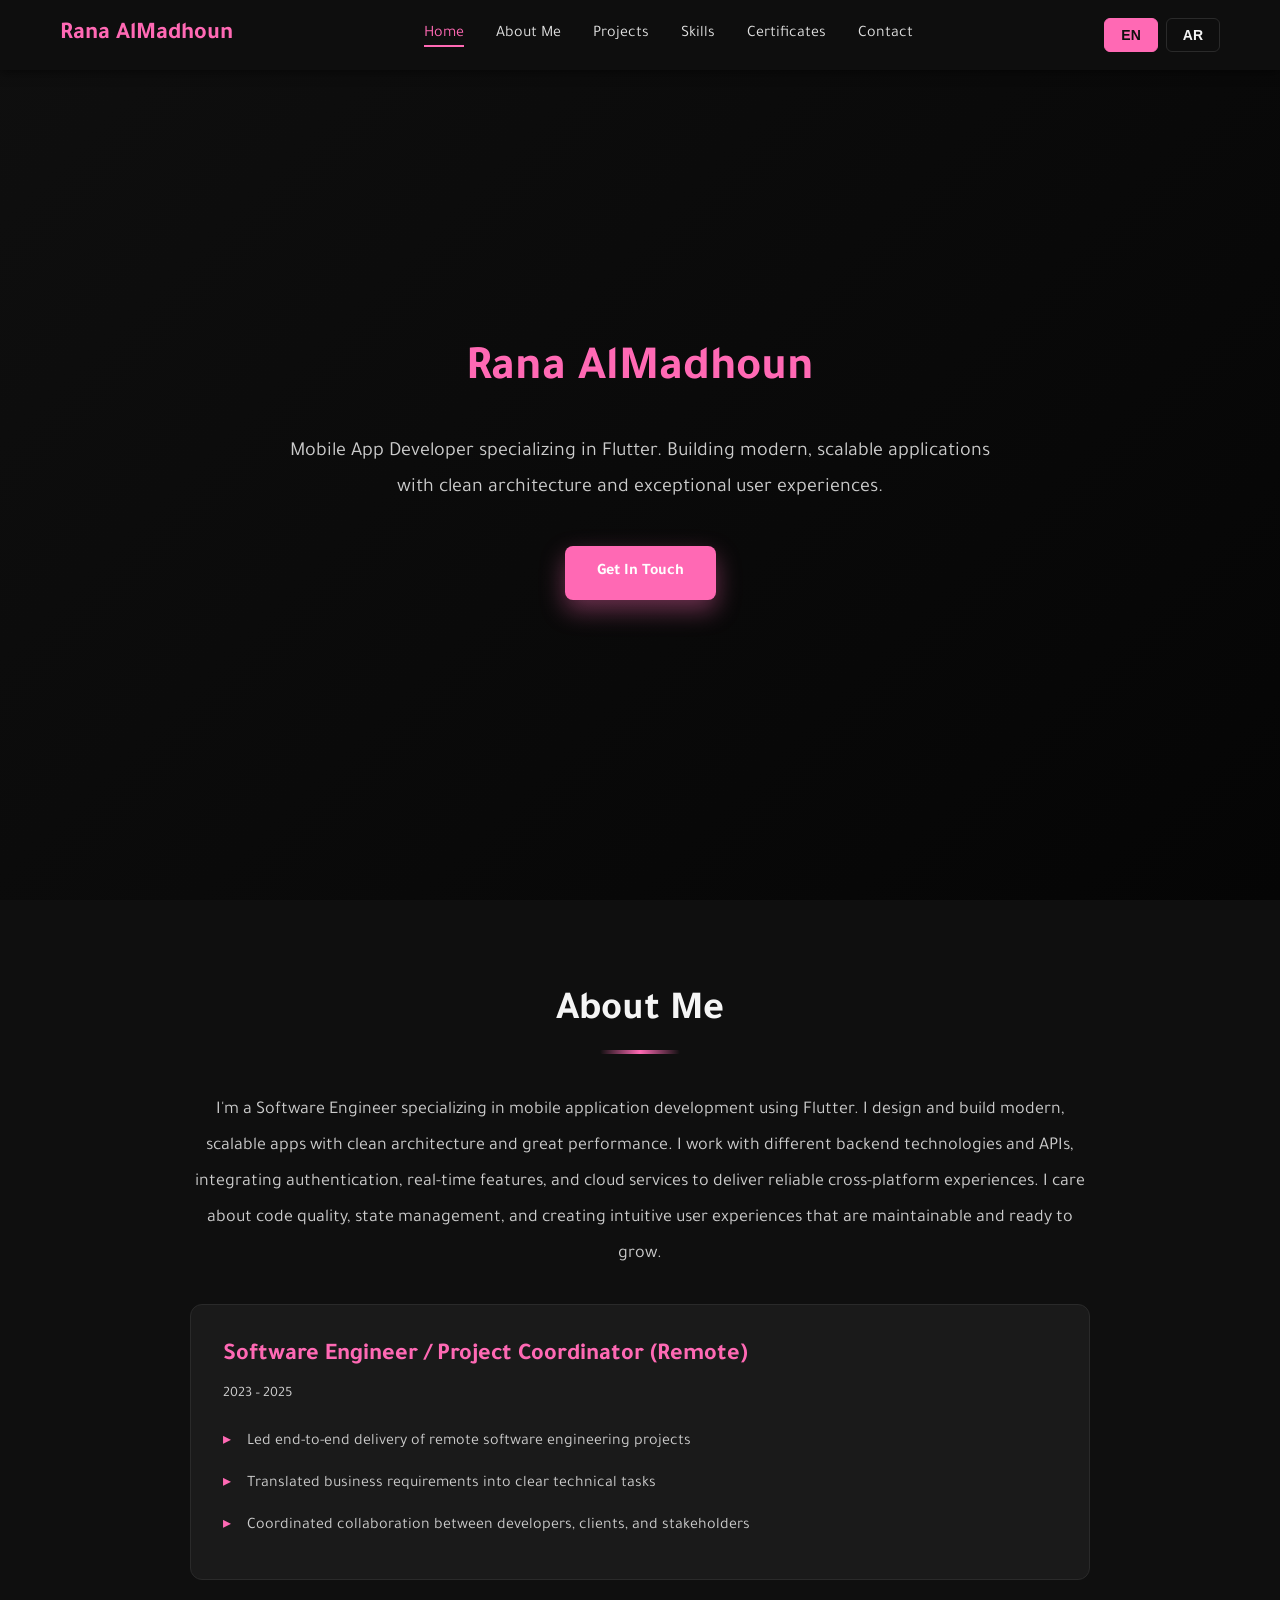
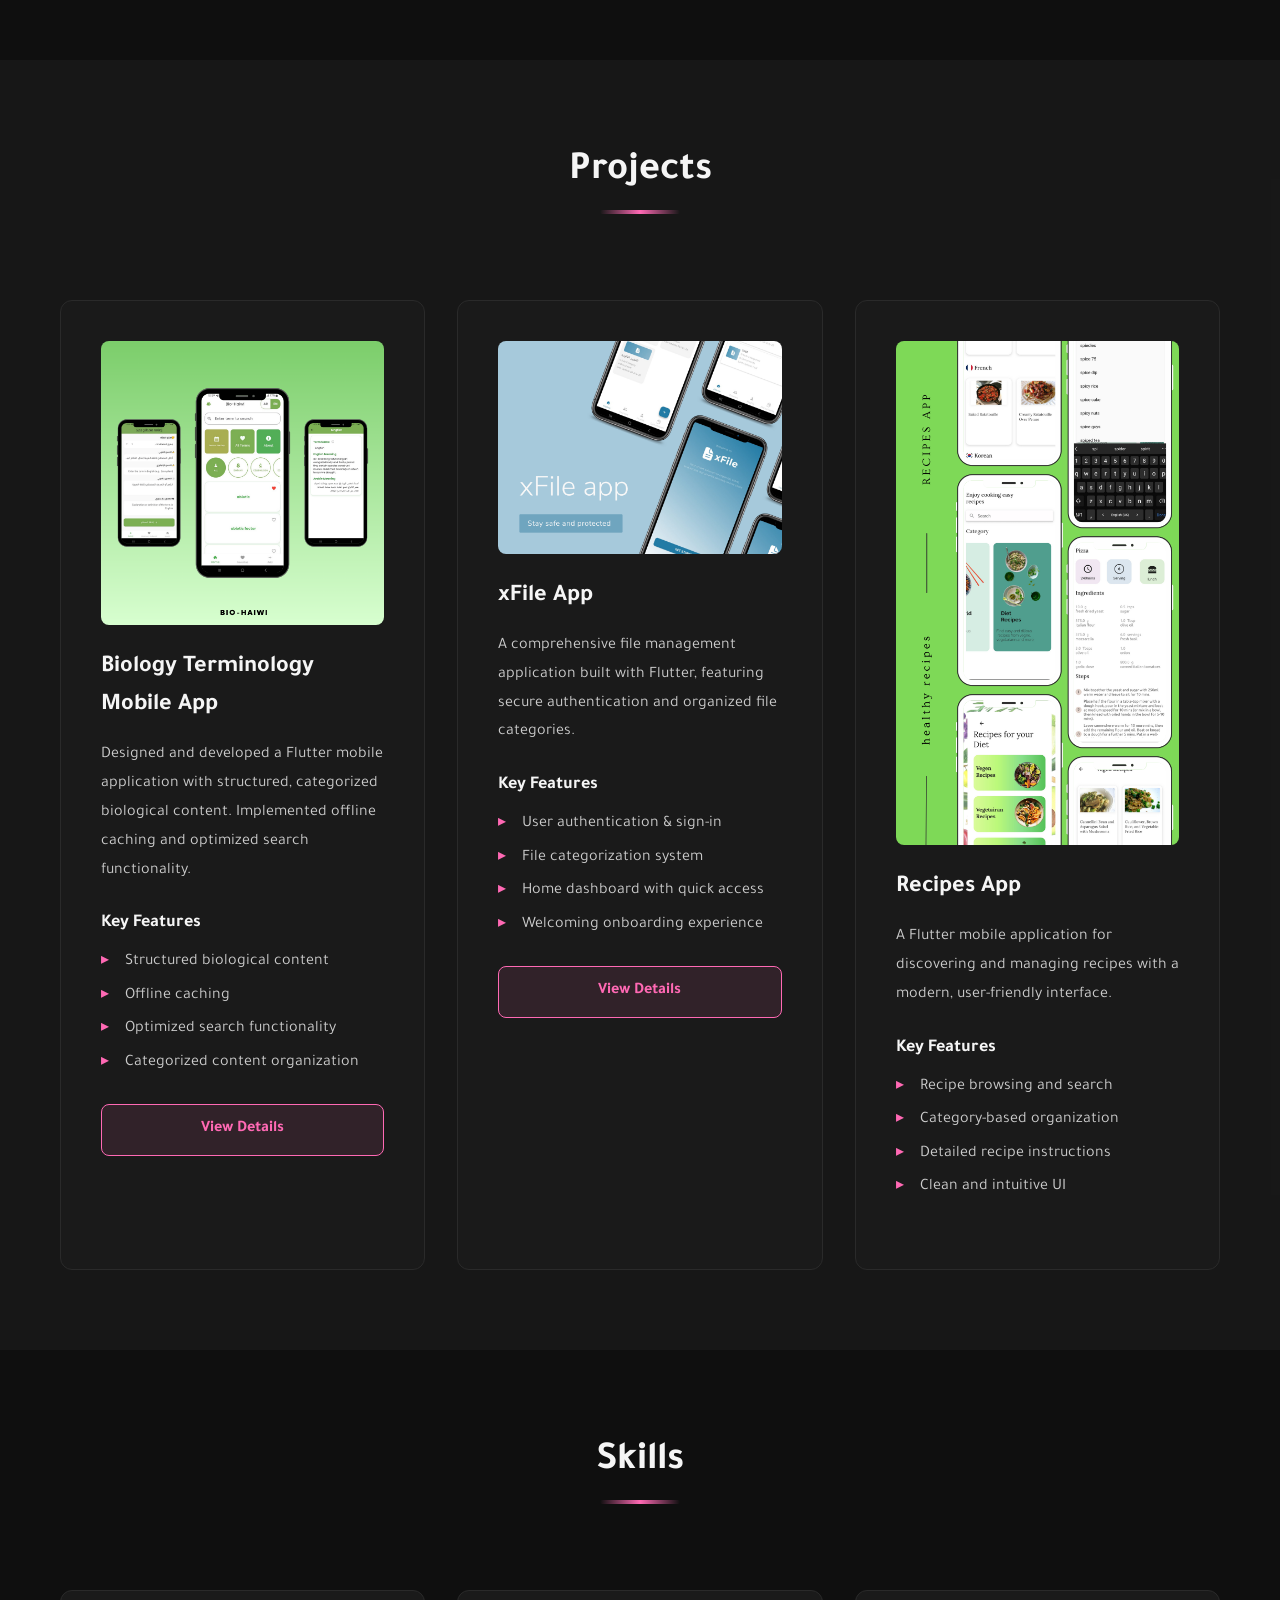
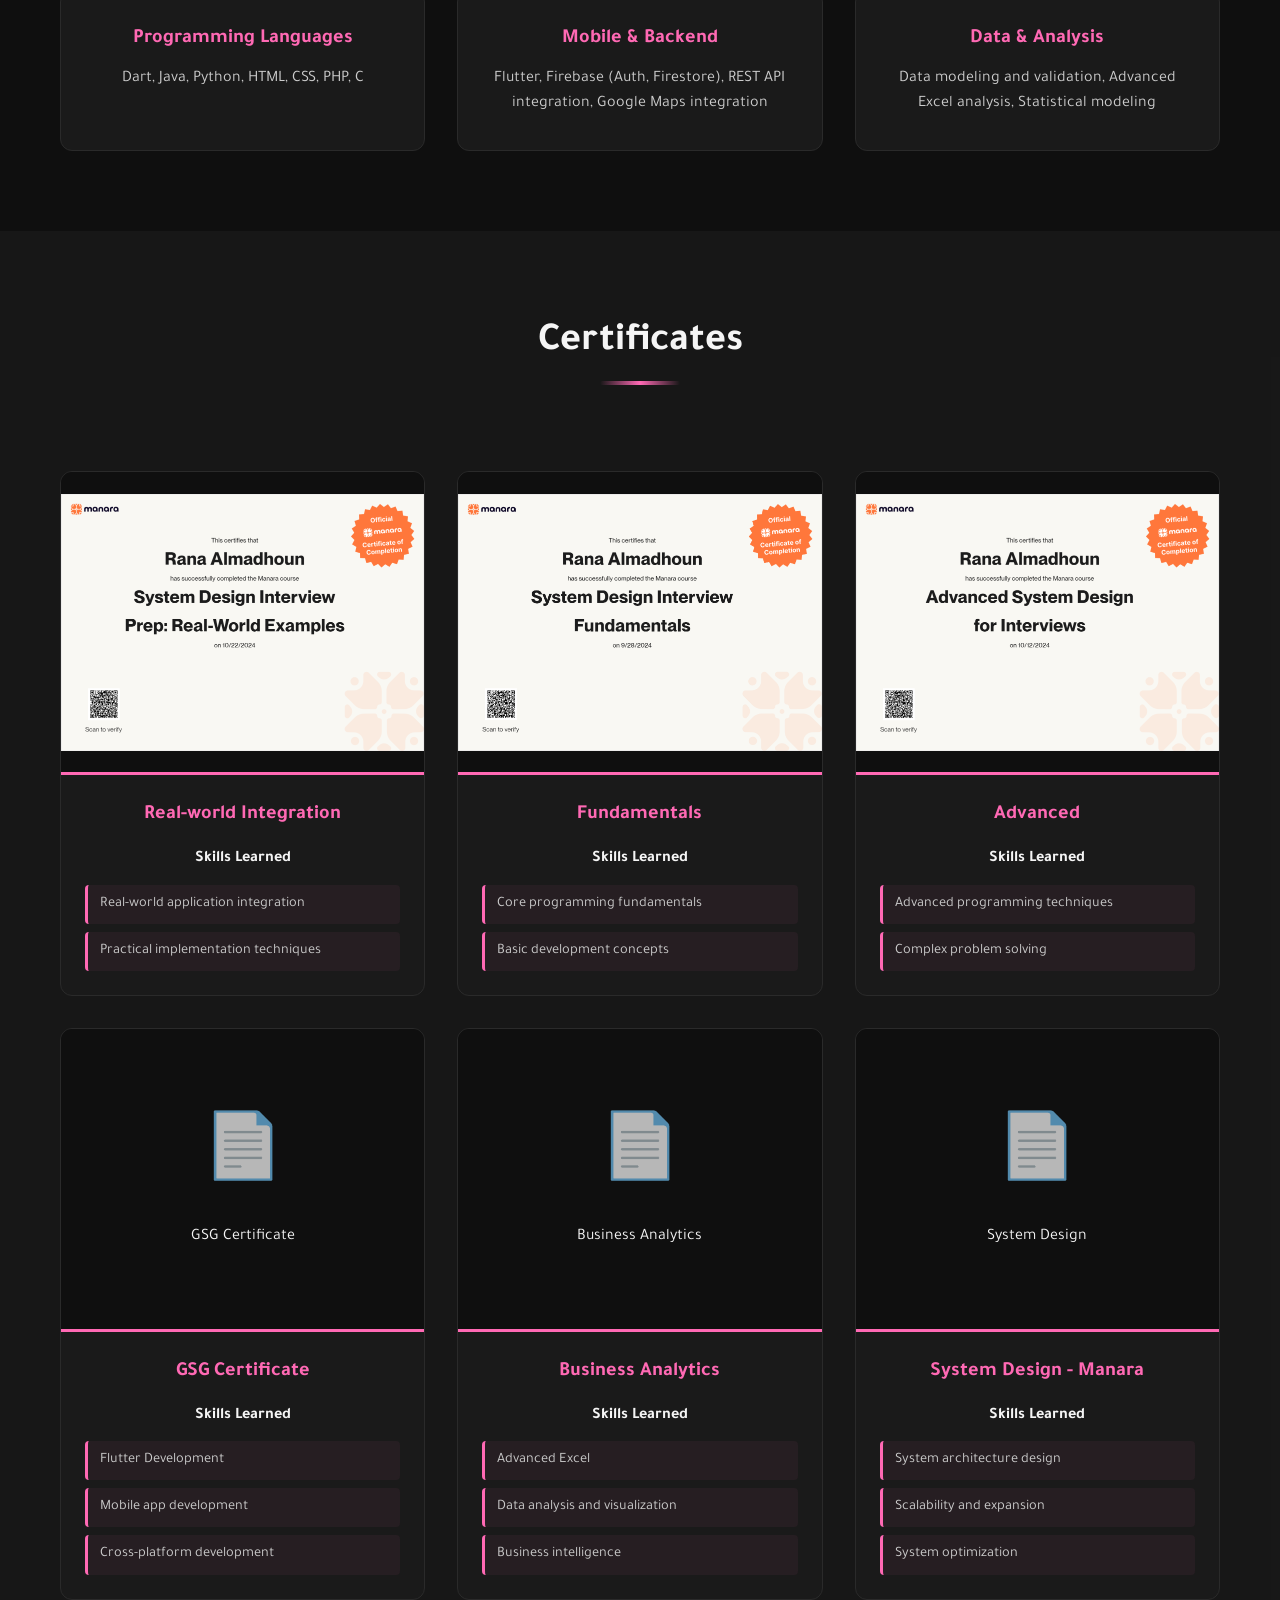
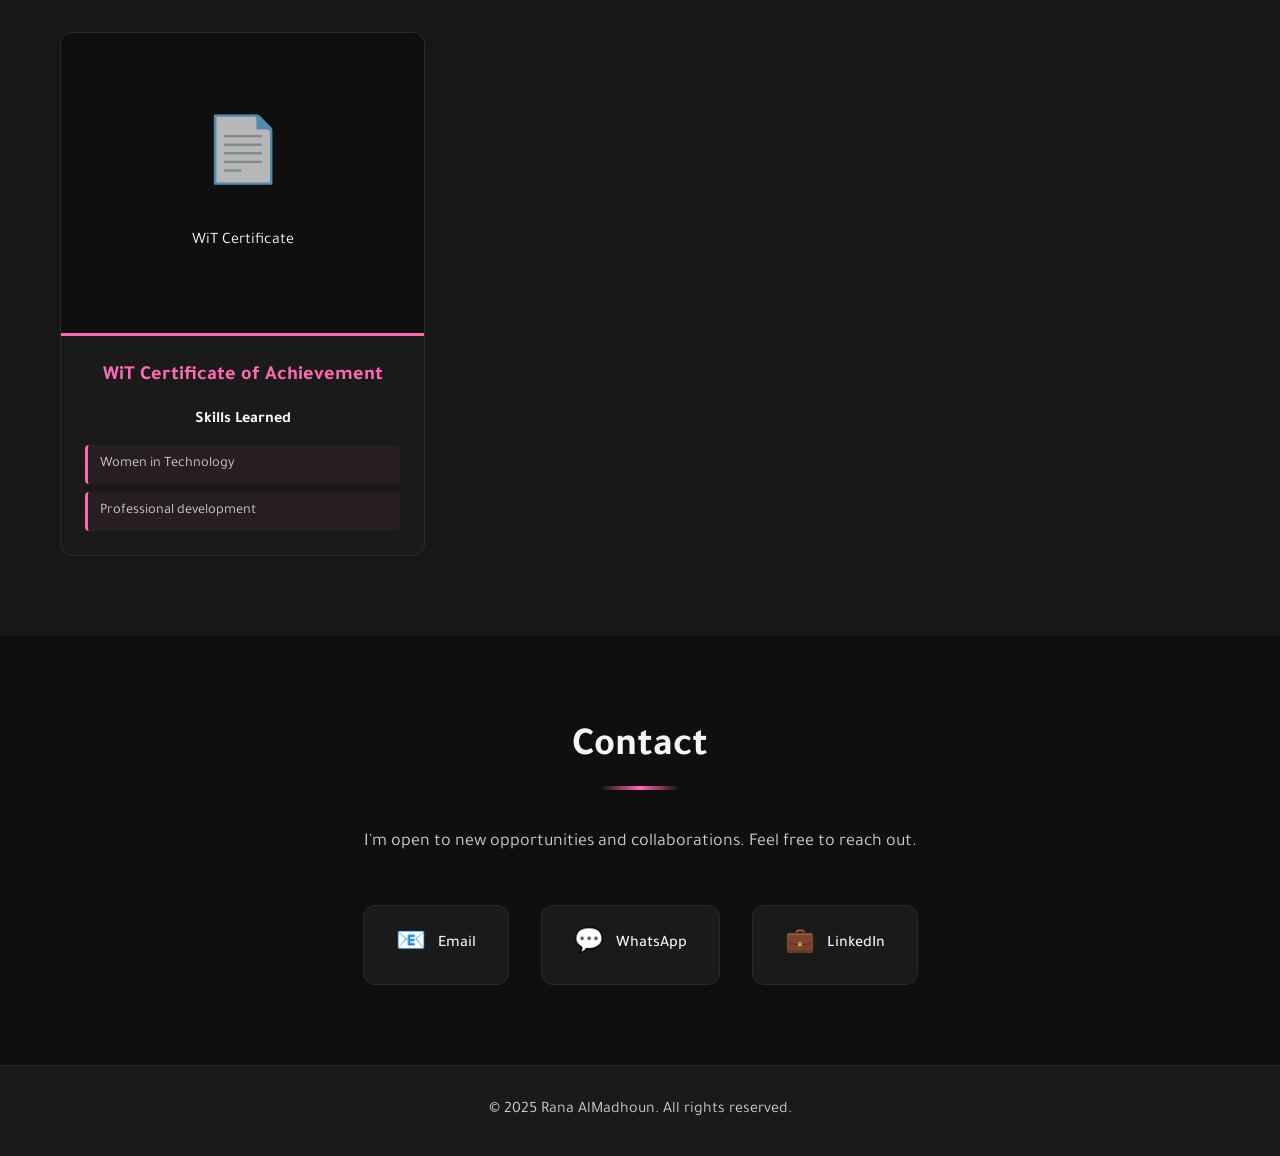
==== index.html @ b167bd49 "first commit" ====
<!DOCTYPE html>
<html lang="en" dir="ltr">
<head>
    <meta charset="UTF-8">
    <meta name="viewport" content="width=device-width, initial-scale=1.0">
    <meta name="description" content="Rana AlMadhoun - Flutter Developer Portfolio">
    <title>Rana AlMadhoun - Flutter Developer</title>
    <link rel="preconnect" href="https://fonts.googleapis.com">
    <link rel="preconnect" href="https://fonts.gstatic.com" crossorigin>
    <link href="https://fonts.googleapis.com/css2?family=Tajawal:wght@300;400;500;700&family=Cairo:wght@400;600;700&display=swap" rel="stylesheet">
    <link rel="stylesheet" href="style.css">
</head>
<body>
    <!-- Navigation -->
    <nav class="navbar" id="navbar">
        <div class="container">
            <div class="nav-brand">
                <span class="logo-text" data-en="Rana AlMadhoun" data-ar="رنا المدهون">Rana AlMadhoun</span>
            </div>
            <ul class="nav-menu" id="navMenu">
                <li><a href="#home" data-en="Home" data-ar="الرئيسية">Home</a></li>
                <li><a href="#about" data-en="About Me" data-ar="نبذة عني">About Me</a></li>
                <li><a href="#projects" data-en="Projects" data-ar="المشاريع">Projects</a></li>
                <li><a href="#skills" data-en="Skills" data-ar="المهارات">Skills</a></li>
                <li><a href="#certificates" data-en="Certificates" data-ar="الشهادات">Certificates</a></li>
                <li><a href="#contact" data-en="Contact" data-ar="اتصل بي">Contact</a></li>
            </ul>
            <div class="nav-actions">
    <div class="language-switcher">
        <button class="lang-btn active" data-lang="en">EN</button>
        <button class="lang-btn" data-lang="ar">AR</button>
    </div>
                <button class="nav-toggle" id="navToggle" aria-label="Toggle menu">
                    <span></span>
                    <span></span>
                    <span></span>
                </button>
            </div>
        </div>
    </nav>

    <!-- Hero Section -->
    <section id="home" class="hero">
        <div class="container">
            <div class="hero-content">
                <h1 class="hero-title fade-in" data-en="Rana AlMadhoun" data-ar="رنا المدهون">Rana AlMadhoun</h1>
                <p class="hero-description fade-in" data-en="Mobile App Developer specializing in Flutter. Building modern, scalable applications with clean architecture and exceptional user experiences." data-ar="مطورة تطبيقات موبايل متخصصة في Flutter. أبني تطبيقات حديثة وقابلة للتوسع بهندسة معمارية نظيفة وتجارب مستخدم استثنائية.">Mobile App Developer specializing in Flutter. Building modern, scalable applications with clean architecture and exceptional user experiences.</p>
                <a href="#contact" class="btn btn-primary fade-in" data-en="Get In Touch" data-ar="تواصل معي">Get In Touch</a>
            </div>
        </div>
    </section>

    <!-- About Section -->
    <section id="about" class="section">
        <div class="container">
                <h2 class="section-title" data-en="About Me" data-ar="نبذة عني">About Me</h2>
            <div class="about-content">
                <p class="about-text" data-en="I'm a Software Engineer specializing in mobile application development using Flutter. I design and build modern, scalable apps with clean architecture and great performance. I work with different backend technologies and APIs, integrating authentication, real-time features, and cloud services to deliver reliable cross-platform experiences. I care about code quality, state management, and creating intuitive user experiences that are maintainable and ready to grow." data-ar="أنا مهندسة برمجيات متخصصة في تطوير تطبيقات الهواتف المحمولة باستخدام Flutter. أصمم وأبني تطبيقات حديثة وقابلة للتوسع بهندسة معمارية نظيفة وأداء ممتاز. أعمل مع تقنيات الخادم وواجهات برمجة التطبيقات المختلفة، وأدمج المصادقة والميزات في الوقت الفعلي وخدمات السحابة لتقديم تجارب عبر المنصات موثوقة. أهتم بجودة الكود وإدارة الحالة وإنشاء تجارب مستخدم بديهية قابلة للصيانة وجاهزة للنمو.">
                    I'm a Software Engineer specializing in mobile application development using Flutter. I design and build modern, scalable apps with clean architecture and great performance. I work with different backend technologies and APIs, integrating authentication, real-time features, and cloud services to deliver reliable cross-platform experiences. I care about code quality, state management, and creating intuitive user experiences that are maintainable and ready to grow.
                </p>
                <div class="experience-card">
                    <h3 class="experience-title" data-en="Software Engineer / Project Coordinator (Remote)" data-ar="مهندسة برمجيات / منسقة مشاريع (عن بُعد)">Software Engineer / Project Coordinator (Remote)</h3>
                    <p class="experience-period">2023 – 2025</p>
                    <ul class="experience-list">
                        <li data-en="Led end-to-end delivery of remote software engineering projects" data-ar="قادت تسليم مشاريع هندسة البرمجيات عن بُعد من البداية للنهاية">Led end-to-end delivery of remote software engineering projects</li>
                        <li data-en="Translated business requirements into clear technical tasks" data-ar="ترجمت متطلبات العمل إلى مهام تقنية واضحة">Translated business requirements into clear technical tasks</li>
                        <li data-en="Coordinated collaboration between developers, clients, and stakeholders" data-ar="نسقت التعاون بين المطورين والعملاء وأصحاب المصلحة">Coordinated collaboration between developers, clients, and stakeholders</li>
                    </ul>
                </div>
            </div>
        </div>
    </section>

    <!-- Projects Section -->
    <section id="projects" class="section section-alt">
        <div class="container">
                <h2 class="section-title" data-en="Projects" data-ar="المشاريع">Projects</h2>
            <div class="projects-grid">
                <div class="project-card project-card-featured">
                    <div class="project-image">
                        <img src="assets/bio-haiwi app/Bio-Haiwi_mockup.png" alt="Biology Terminology Mobile App" class="project-img">
                    </div>
                    <h3 class="project-title" data-en="Biology Terminology Mobile App" data-ar="تطبيق مصطلحات علم الأحياء">Biology Terminology Mobile App</h3>
                    <p class="project-description" data-en="Designed and developed a Flutter mobile application with structured, categorized biological content. Implemented offline caching and optimized search functionality." data-ar="صممت وطورت تطبيق Flutter للهواتف المحمولة بمحتوى بيولوجي منظم ومصنف. نفذت التخزين المؤقت دون اتصال ووظيفة البحث المحسّنة.">
                        Designed and developed a Flutter mobile application with structured, categorized biological content. Implemented offline caching and optimized search functionality.
                        </p>
                        <div class="project-features">
                        <h4 data-en="Key Features" data-ar="الميزات الأساسية">Key Features</h4>
                        <ul>
                            <li data-en="Structured biological content" data-ar="محتوى بيولوجي منظم">Structured biological content</li>
                            <li data-en="Offline caching" data-ar="التخزين المؤقت دون اتصال">Offline caching</li>
                            <li data-en="Optimized search functionality" data-ar="وظيفة بحث محسّنة">Optimized search functionality</li>
                            <li data-en="Categorized content organization" data-ar="تنظيم المحتوى حسب الفئات">Categorized content organization</li>
                            </ul>
                    </div>
                    <a href="bio-haiwi-details.html" class="project-view-btn" data-en="View Details" data-ar="عرض التفاصيل">View Details</a>
                </div>

                <div class="project-card project-card-featured">
                    <div class="project-image">
                        <img src="xFile/xFile_mokup.png" alt="xFile App" class="project-img">
                    </div>
                        <h3 class="project-title" data-en="xFile App" data-ar="تطبيق xFile">xFile App</h3>
                        <p class="project-description" data-en="A comprehensive file management application built with Flutter, featuring secure authentication and organized file categories." data-ar="تطبيق شامل لإدارة الملفات مبني بـ Flutter، يتضمن مصادقة آمنة وتصنيفات منظمة للملفات.">
                            A comprehensive file management application built with Flutter, featuring secure authentication and organized file categories.
                        </p>
                        <div class="project-features">
                        <h4 data-en="Key Features" data-ar="الميزات الأساسية">Key Features</h4>
                        <ul>
                                <li data-en="User authentication & sign-in" data-ar="المصادقة وتسجيل الدخول">User authentication & sign-in</li>
                                <li data-en="File categorization system" data-ar="نظام تصنيف الملفات">File categorization system</li>
                                <li data-en="Home dashboard with quick access" data-ar="لوحة تحكم رئيسية مع وصول سريع">Home dashboard with quick access</li>
                                <li data-en="Welcoming onboarding experience" data-ar="تجربة ترحيبية للمستخدمين الجدد">Welcoming onboarding experience</li>
                            </ul>
                        </div>
                    <a href="xfile-details.html" class="project-view-btn" data-en="View Details" data-ar="عرض التفاصيل">View Details</a>
                    </div>

                <div class="project-card project-card-featured">
                    <div class="project-image">
                        <img src="recipes_app_mokup.png" alt="Recipes App" class="project-img">
                    </div>
                    <h3 class="project-title" data-en="Recipes App" data-ar="تطبيق الوصفات">Recipes App</h3>
                    <p class="project-description" data-en="A Flutter mobile application for discovering and managing recipes with a modern, user-friendly interface." data-ar="تطبيق Flutter للهواتف المحمولة لاكتشاف وإدارة الوصفات بواجهة مستخدم حديثة وسهلة الاستخدام.">
                        A Flutter mobile application for discovering and managing recipes with a modern, user-friendly interface.
                        </p>
                        <div class="project-features">
                        <h4 data-en="Key Features" data-ar="الميزات الأساسية">Key Features</h4>
                        <ul>
                            <li data-en="Recipe browsing and search" data-ar="تصفح وبحث الوصفات">Recipe browsing and search</li>
                            <li data-en="Category-based organization" data-ar="تنظيم حسب الفئات">Category-based organization</li>
                            <li data-en="Detailed recipe instructions" data-ar="تعليمات الوصفات التفصيلية">Detailed recipe instructions</li>
                            <li data-en="Clean and intuitive UI" data-ar="واجهة مستخدم نظيفة وبديهية">Clean and intuitive UI</li>
                            </ul>
                        </div>
                    </div>
            </div>
        </div>
    </section>

    <!-- Skills Section -->
    <section id="skills" class="section">
        <div class="container">
                <h2 class="section-title" data-en="Skills" data-ar="المهارات">Skills</h2>
            <div class="skills-grid">
                <div class="skill-category">
                    <h3 data-en="Programming Languages" data-ar="لغات البرمجة">Programming Languages</h3>
                    <p>Dart, Java, Python, HTML, CSS, PHP, C</p>
                </div>
                <div class="skill-category">
                    <h3 data-en="Mobile & Backend" data-ar="الهاتف المحمول والخادم">Mobile & Backend</h3>
                    <p data-en="Flutter, Firebase (Auth, Firestore), REST API integration, Google Maps integration" data-ar="Flutter, Firebase (المصادقة، Firestore), تكامل REST API, تكامل خرائط Google">Flutter, Firebase (Auth, Firestore), REST API integration, Google Maps integration</p>
                </div>
                <div class="skill-category">
                    <h3 data-en="Data & Analysis" data-ar="البيانات والتحليل">Data & Analysis</h3>
                    <p data-en="Data modeling and validation, Advanced Excel analysis, Statistical modeling" data-ar="نمذجة البيانات والتحقق، تحليل Excel المتقدم، النمذجة الإحصائية">Data modeling and validation, Advanced Excel analysis, Statistical modeling</p>
                </div>
            </div>
        </div>
    </section>

    <!-- Certificates Section -->
    <section id="certificates" class="section section-alt">
        <div class="container">
            <h2 class="section-title" data-en="Certificates" data-ar="الشهادات">Certificates</h2>
            <div class="certificates-grid">
                <div class="certificate-card">
                    <div class="certificate-image-frame">
                        <img src="certificates/Real-world int.png" alt="Real-world Integration Certificate" class="certificate-img">
                    </div>
                    <h3 class="certificate-title" data-en="Real-world Integration" data-ar="التكامل في العالم الحقيقي">Real-world Integration</h3>
                    <div class="certificate-skills">
                        <h4 data-en="Skills Learned" data-ar="المهارات المكتسبة">Skills Learned</h4>
                        <ul class="skills-list">
                            <li data-en="Real-world application integration" data-ar="تكامل التطبيقات في العالم الحقيقي">Real-world application integration</li>
                            <li data-en="Practical implementation techniques" data-ar="تقنيات التنفيذ العملية">Practical implementation techniques</li>
                        </ul>
                    </div>
                </div>
                
                <div class="certificate-card">
                    <div class="certificate-image-frame">
                        <img src="certificates/Fundmantls.png" alt="Fundamentals Certificate" class="certificate-img">
                    </div>
                    <h3 class="certificate-title" data-en="Fundamentals" data-ar="الأساسيات">Fundamentals</h3>
                    <div class="certificate-skills">
                        <h4 data-en="Skills Learned" data-ar="المهارات المكتسبة">Skills Learned</h4>
                        <ul class="skills-list">
                            <li data-en="Core programming fundamentals" data-ar="أساسيات البرمجة الأساسية">Core programming fundamentals</li>
                            <li data-en="Basic development concepts" data-ar="مفاهيم التطوير الأساسية">Basic development concepts</li>
                        </ul>
                    </div>
                </div>
                
                <div class="certificate-card">
                    <div class="certificate-image-frame">
                        <img src="certificates/Advanced(2).png" alt="Advanced Certificate" class="certificate-img">
                    </div>
                    <h3 class="certificate-title" data-en="Advanced" data-ar="المتقدم">Advanced</h3>
                    <div class="certificate-skills">
                        <h4 data-en="Skills Learned" data-ar="المهارات المكتسبة">Skills Learned</h4>
                        <ul class="skills-list">
                            <li data-en="Advanced programming techniques" data-ar="تقنيات البرمجة المتقدمة">Advanced programming techniques</li>
                            <li data-en="Complex problem solving" data-ar="حل المشاكل المعقدة">Complex problem solving</li>
                        </ul>
                    </div>
                </div>
                
                <div class="certificate-card">
                    <div class="certificate-image-frame">
                        <a href="certificates/GSG.pdf" target="_blank" class="certificate-link">
                            <div class="certificate-pdf-placeholder">
                                <span class="pdf-icon">📄</span>
                                <span data-en="GSG Certificate" data-ar="شهادة GSG">GSG Certificate</span>
                            </div>
                        </a>
                    </div>
                    <h3 class="certificate-title" data-en="GSG Certificate" data-ar="شهادة GSG">GSG Certificate</h3>
                    <div class="certificate-skills">
                        <h4 data-en="Skills Learned" data-ar="المهارات المكتسبة">Skills Learned</h4>
                        <ul class="skills-list">
                            <li data-en="Flutter Development" data-ar="تطوير Flutter">Flutter Development</li>
                            <li data-en="Mobile app development" data-ar="تطوير تطبيقات الموبايل">Mobile app development</li>
                            <li data-en="Cross-platform development" data-ar="التطوير عبر المنصات">Cross-platform development</li>
                        </ul>
                    </div>
                </div>
                
                <div class="certificate-card">
                    <div class="certificate-image-frame">
                        <a href="certificates/Coursera ZF6KQXC5NGNE_2.pdf" target="_blank" class="certificate-link">
                            <div class="certificate-pdf-placeholder">
                                <span class="pdf-icon">📄</span>
                                <span data-en="Business Analytics" data-ar="تحليل الأعمال">Business Analytics</span>
                            </div>
                        </a>
                    </div>
                    <h3 class="certificate-title" data-en="Business Analytics" data-ar="تحليل الأعمال">Business Analytics</h3>
                    <div class="certificate-skills">
                        <h4 data-en="Skills Learned" data-ar="المهارات المكتسبة">Skills Learned</h4>
                    <ul class="skills-list">
                            <li data-en="Advanced Excel" data-ar="Excel المتقدم">Advanced Excel</li>
                            <li data-en="Data analysis and visualization" data-ar="تحليل البيانات والتصور">Data analysis and visualization</li>
                            <li data-en="Business intelligence" data-ar="ذكاء الأعمال">Business intelligence</li>
                    </ul>
                    </div>
                </div>
                
                <div class="certificate-card">
                    <div class="certificate-image-frame">
                        <a href="certificates/Coursera U6SZMH6KHE2F.pdf" target="_blank" class="certificate-link">
                            <div class="certificate-pdf-placeholder">
                                <span class="pdf-icon">📄</span>
                                <span data-en="System Design" data-ar="تصميم الأنظمة">System Design</span>
                            </div>
                        </a>
                    </div>
                    <h3 class="certificate-title" data-en="System Design - Manara" data-ar="تصميم الأنظمة - منارة">System Design - Manara</h3>
                    <div class="certificate-skills">
                        <h4 data-en="Skills Learned" data-ar="المهارات المكتسبة">Skills Learned</h4>
                    <ul class="skills-list">
                            <li data-en="System architecture design" data-ar="تصميم هندسة الأنظمة">System architecture design</li>
                            <li data-en="Scalability and expansion" data-ar="القابلية للتوسع والتوسيع">Scalability and expansion</li>
                            <li data-en="System optimization" data-ar="تحسين الأنظمة">System optimization</li>
                    </ul>
                    </div>
                </div>
                
                <div class="certificate-card">
                    <div class="certificate-image-frame">
                        <a href="certificates/Copy of Rana WiT Certificate of Achievement.pptx (1).pdf" target="_blank" class="certificate-link">
                            <div class="certificate-pdf-placeholder">
                                <span class="pdf-icon">📄</span>
                                <span data-en="WiT Certificate" data-ar="شهادة WiT">WiT Certificate</span>
                            </div>
                        </a>
                    </div>
                    <h3 class="certificate-title" data-en="WiT Certificate of Achievement" data-ar="شهادة إنجاز WiT">WiT Certificate of Achievement</h3>
                    <div class="certificate-skills">
                        <h4 data-en="Skills Learned" data-ar="المهارات المكتسبة">Skills Learned</h4>
                    <ul class="skills-list">
                            <li data-en="Women in Technology" data-ar="النساء في التكنولوجيا">Women in Technology</li>
                            <li data-en="Professional development" data-ar="التطوير المهني">Professional development</li>
                    </ul>
                    </div>
                </div>
            </div>
        </div>
    </section>

    <!-- Contact Section -->
    <section id="contact" class="section">
        <div class="container">
                <h2 class="section-title" data-en="Contact" data-ar="اتصل بي">Contact</h2>
            <div class="contact-content">
                <div class="contact-info">
                    <p data-en="I'm open to new opportunities and collaborations. Feel free to reach out." data-ar="أنا منفتحة على الفرص الجديدة والتعاون. لا تتردد في التواصل.">I'm open to new opportunities and collaborations. Feel free to reach out.</p>
                    </div>
                <div class="contact-links">
                    <a href="https://mail.google.com/mail/?view=cm&fs=1&to=ranaalmadhoun002@gmail.com" target="_blank" rel="noopener noreferrer" class="contact-link">
                        <span class="contact-icon">📧</span>
                        <span data-en="Email" data-ar="البريد الإلكتروني">Email</span>
                    </a>
                    <a href="https://wa.me/970592859832" class="contact-link" target="_blank" rel="noopener noreferrer">
                        <span class="contact-icon">💬</span>
                        <span data-en="WhatsApp" data-ar="واتساب">WhatsApp</span>
                    </a>
                    <a href="https://www.linkedin.com/in/rana-almadhoun-5a290824b/" class="contact-link" target="_blank" rel="noopener noreferrer">
                        <span class="contact-icon">💼</span>
                        <span data-en="LinkedIn" data-ar="لينكد إن">LinkedIn</span>
                    </a>
                </div>
            </div>
        </div>
    </section>

    <!-- Footer -->
    <footer class="footer">
        <div class="container">
            <p data-en="&copy; 2025 Rana AlMadhoun. All rights reserved." data-ar="&copy; 2025 رنا المدهون. جميع الحقوق محفوظة.">&copy; 2025 Rana AlMadhoun. All rights reserved.</p>
        </div>
    </footer>

    <script src="script.js"></script>
</body>
</html>
---- style.css ----
/* Reset and Base Styles */
* {
    margin: 0;
    padding: 0;
    box-sizing: border-box;
}

:root {
    --bg-primary: #0F0F0F;
    --bg-card: #1A1A1A;
    --primary: #FF69B4;
    --primary-light: #FFB6C1;
    --primary-dark: #FF1493;
    --accent-gold: #FF69B4;
    --accent-pink: #FF69B4;
    --accent-pink-light: #FFB6C1;
    --accent-pink-dark: #FF1493;
    --text-primary: #F5F5F5;
    --text-secondary: #CCCCCC;
    --text-link: #E0E0E0;
    --border: #2A2A2A;
}

html {
    scroll-behavior: smooth;
}

body {
    font-family: 'Tajawal', 'Cairo', sans-serif;
    background-color: var(--bg-primary);
    color: var(--text-primary);
    line-height: 1.6;
    direction: ltr;
}

body.rtl {
    direction: rtl;
}

.container {
    max-width: 1200px;
    margin: 0 auto;
    padding: 0 20px;
}

/* Navigation */
.navbar {
    position: fixed;
    top: 0;
    width: 100%;
    background-color: rgba(15, 15, 15, 0.95);
    backdrop-filter: blur(10px);
    z-index: 1000;
    padding: 1rem 0;
    box-shadow: 0 2px 10px rgba(0, 0, 0, 0.5);
}

.navbar .container {
    display: flex;
    justify-content: space-between;
    align-items: center;
}

.nav-brand {
    font-size: 1.5rem;
    font-weight: 700;
    color: var(--accent-gold);
    display: flex;
    align-items: center;
}

.logo-text {
    color: var(--accent-gold);
}

.nav-menu {
    display: flex;
    list-style: none;
    gap: 2rem;
}

.nav-menu a {
    color: var(--text-link);
    text-decoration: none;
    font-weight: 400;
    transition: color 0.3s ease;
    position: relative;
}

.nav-menu a:hover {
    color: var(--accent-gold);
}

.nav-menu a::after {
    content: '';
    position: absolute;
    bottom: -5px;
    left: 0;
    width: 0;
    height: 2px;
    background-color: var(--accent-gold);
    transition: width 0.3s ease;
}

body.rtl .nav-menu a::after {
    left: auto;
    right: 0;
}

.nav-menu a:hover::after,
.nav-menu a.active::after {
    width: 100%;
}

.nav-menu a.active {
    color: var(--accent-gold);
}

.nav-actions {
    display: flex;
    align-items: center;
    gap: 1rem;
}

.language-switcher {
    display: flex;
    gap: 0.5rem;
}

.lang-btn {
    background: transparent;
    border: 1px solid var(--border);
    color: var(--text-primary);
    padding: 0.5rem 1rem;
    border-radius: 6px;
    cursor: pointer;
    font-weight: 600;
    transition: all 0.3s ease;
    font-size: 0.875rem;
}

.lang-btn:hover {
    border-color: var(--accent-gold);
    color: var(--accent-gold);
}

.lang-btn.active {
    background-color: var(--accent-gold);
    border-color: var(--accent-gold);
    color: var(--bg-primary);
}

.nav-toggle {
    display: none;
    flex-direction: column;
    background: none;
    border: none;
    cursor: pointer;
    gap: 5px;
}

.nav-toggle span {
    width: 25px;
    height: 3px;
    background-color: var(--text-primary);
    transition: all 0.3s ease;
}

/* Hero Section */
.hero {
    min-height: 100vh;
    display: flex;
    align-items: center;
    justify-content: center;
    padding: 120px 20px 80px;
    background: linear-gradient(135deg, #0F0F0F 0%, #050505 100%);
}

.hero-content {
    text-align: center;
    max-width: 800px;
}

.hero-title {
    font-size: 3rem;
    font-weight: 700;
    margin-bottom: 2rem;
    line-height: 1.3;
    background: linear-gradient(135deg, var(--accent-gold) 0%, var(--primary) 100%);
    -webkit-background-clip: text;
    -webkit-text-fill-color: transparent;
    background-clip: text;
}

.hero-description {
    font-size: 1.25rem;
    color: var(--text-secondary);
    margin-bottom: 2.5rem;
    line-height: 1.8;
    max-width: 700px;
    margin-left: auto;
    margin-right: auto;
}

/* Buttons */
.btn {
    display: inline-block;
    padding: 0.875rem 2rem;
    border-radius: 8px;
    text-decoration: none;
    font-weight: 600;
    transition: all 0.3s ease;
    cursor: pointer;
    border: none;
    font-family: 'Tajawal', 'Cairo', sans-serif;
    font-size: 1rem;
}

.btn-primary {
    background-color: var(--primary);
    color: #FFFFFF;
    box-shadow: 0 10px 25px rgba(255, 105, 180, 0.4);
}

.btn-primary:hover {
    background-color: var(--primary-dark);
    transform: translateY(-2px);
    box-shadow: 0 12px 30px rgba(255, 105, 180, 0.5);
}

/* Sections */
.section {
    padding: 5rem 0;
}

.section-alt {
    background-color: rgba(26, 26, 26, 0.8);
}

.section-title {
    font-size: 2.5rem;
    font-weight: 700;
    text-align: center;
    margin-bottom: 3rem;
    color: var(--text-primary);
    position: relative;
    display: inline-block;
    width: 100%;
}

.section-title::after {
    content: '';
    position: absolute;
    bottom: -10px;
    left: 50%;
    transform: translateX(-50%);
    width: 80px;
    height: 4px;
    background: linear-gradient(90deg, transparent, var(--accent-gold), transparent);
    border-radius: 2px;
}

/* About Section */
.about-content {
    max-width: 900px;
    margin: 0 auto;
}

.about-text {
    font-size: 1.125rem;
    line-height: 2;
    text-align: center;
    color: var(--text-secondary);
    margin-bottom: 2rem;
}

.experience-card {
    background-color: var(--bg-card);
    padding: 2rem;
    border-radius: 12px;
    border: 1px solid var(--border);
    margin-top: 2rem;
}

.experience-title {
    font-size: 1.5rem;
    font-weight: 600;
    margin-bottom: 0.5rem;
    color: var(--accent-gold);
}

.experience-period {
    color: var(--text-secondary);
    margin-bottom: 1rem;
    font-size: 0.9rem;
}

.experience-list {
    list-style: none;
    color: var(--text-secondary);
    padding-left: 1.5rem;
}

body.rtl .experience-list {
    padding-left: 0;
    padding-right: 1.5rem;
}

.experience-list li {
    padding: 0.5rem 0;
    position: relative;
}

.experience-list li::before {
    content: '▸';
    position: absolute;
    left: -1.5rem;
    color: var(--accent-gold);
}

body.rtl .experience-list li::before {
    left: auto;
    right: -1.5rem;
}

/* Projects Section */
.projects-grid {
    display: grid;
    grid-template-columns: repeat(auto-fit, minmax(350px, 1fr));
    gap: 2rem;
    margin-top: 3rem;
}

.project-card {
    background-color: var(--bg-card);
    padding: 2.5rem;
    border-radius: 12px;
    border: 1px solid var(--border);
    transition: all 0.3s ease;
}

.project-card-featured {
    cursor: pointer;
    position: relative;
}

.project-image {
    width: 100%;
    margin-bottom: 1.5rem;
    border-radius: 8px;
    overflow: hidden;
}

.project-img {
    width: 100%;
    height: auto;
    display: block;
    transition: transform 0.3s ease;
}

.project-card-featured:hover .project-img {
    transform: scale(1.05);
}

.project-view-btn {
    display: block;
    margin-top: 1.5rem;
    padding: 0.75rem 1.5rem;
    background-color: rgba(255, 105, 180, 0.1);
    color: var(--accent-gold);
    border: 1px solid var(--accent-gold);
    border-radius: 8px;
    text-align: center;
    font-weight: 600;
    transition: all 0.3s ease;
    text-decoration: none;
}

.project-card-featured:hover .project-view-btn {
    background-color: rgba(255, 105, 180, 0.2);
    transform: translateY(-2px);
}

.project-card:hover {
    transform: translateY(-5px);
    box-shadow: 0 10px 30px rgba(255, 105, 180, 0.2);
    border-color: var(--accent-gold);
}

.project-title {
    font-size: 1.5rem;
    font-weight: 600;
    margin-bottom: 1rem;
    color: var(--text-primary);
}

.project-description {
    color: var(--text-secondary);
    margin-bottom: 1.5rem;
    line-height: 1.8;
}

.project-features {
    margin-bottom: 1.5rem;
}

.project-features h4 {
    font-size: 1.125rem;
    margin-bottom: 0.5rem;
    color: var(--text-primary);
}

.project-features ul {
    list-style: none;
    color: var(--text-secondary);
    padding-left: 1.5rem;
}

body.rtl .project-features ul {
    padding-left: 0;
    padding-right: 1.5rem;
}

.project-features li {
    padding: 0.25rem 0;
    position: relative;
}

.project-features li::before {
    content: '▸';
    position: absolute;
    left: -1.5rem;
    color: var(--accent-gold);
}

body.rtl .project-features li::before {
    left: auto;
    right: -1.5rem;
}

/* Skills Section */
.skills-grid {
    display: grid;
    grid-template-columns: repeat(auto-fit, minmax(300px, 1fr));
    gap: 2rem;
    margin-top: 3rem;
}

.skill-category {
    background-color: var(--bg-card);
    padding: 2rem;
    border-radius: 12px;
    border: 1px solid var(--border);
    text-align: center;
    transition: all 0.3s ease;
}

.skill-category:hover {
    transform: translateY(-5px);
    box-shadow: 0 10px 30px rgba(255, 105, 180, 0.2);
    border-color: var(--accent-gold);
}

.skill-category h3 {
    font-size: 1.25rem;
    font-weight: 600;
    margin-bottom: 0.75rem;
    color: var(--accent-gold);
}

.skill-category p {
    color: var(--text-secondary);
}

/* Certificates Section */
.certificates-grid {
    display: grid;
    grid-template-columns: repeat(auto-fit, minmax(300px, 1fr));
    gap: 2rem;
    margin-top: 3rem;
}

.certificate-card {
    background-color: var(--bg-card);
    border-radius: 12px;
    overflow: hidden;
    border: 1px solid var(--border);
    transition: all 0.3s ease;
}

.certificate-card:hover {
    transform: translateY(-5px);
    box-shadow: 0 10px 30px rgba(255, 105, 180, 0.2);
    border-color: var(--accent-gold);
}

.certificate-image-frame {
    width: 100%;
    min-height: 300px;
    overflow: hidden;
    background: var(--bg-primary);
    position: relative;
    border-bottom: 3px solid var(--accent-gold);
    display: flex;
    align-items: center;
    justify-content: center;
}

.certificate-img {
    width: 100%;
    height: 100%;
    min-height: 300px;
    object-fit: contain;
    display: block;
    transition: transform 0.3s ease;
}

.certificate-card:hover .certificate-img {
    transform: scale(1.05);
}

.certificate-link {
    display: flex;
    align-items: center;
    justify-content: center;
    width: 100%;
    height: 100%;
    min-height: 300px;
    text-decoration: none;
    color: var(--text-primary);
    transition: all 0.3s ease;
}

.certificate-pdf-placeholder {
    display: flex;
    flex-direction: column;
    align-items: center;
    justify-content: center;
    gap: 1rem;
    padding: 2rem;
    text-align: center;
}

.pdf-icon {
    font-size: 4rem;
    opacity: 0.7;
}

.certificate-card:hover .certificate-link {
    color: var(--accent-gold);
    background-color: rgba(255, 105, 180, 0.1);
}

.certificate-title {
    font-size: 1.25rem;
    font-weight: 600;
    margin: 1.5rem 1.5rem 1rem;
    color: var(--accent-gold);
    text-align: center;
}

.certificate-skills {
    padding: 0 1.5rem 1.5rem;
    margin-top: 0.5rem;
}

.certificate-skills h4 {
    font-size: 1rem;
    font-weight: 600;
    color: var(--text-primary);
    margin-bottom: 0.75rem;
    text-align: center;
}

.certificate-skills .skills-list {
    list-style: none;
    padding: 0;
    margin: 0;
    display: flex;
    flex-direction: column;
    gap: 0.5rem;
}

.certificate-skills .skills-list li {
    color: var(--text-secondary);
    font-size: 0.9rem;
    padding: 0.5rem 0.75rem;
    background-color: rgba(255, 105, 180, 0.05);
    border-left: 3px solid var(--accent-gold);
    border-radius: 4px;
    transition: all 0.3s ease;
}

body.rtl .certificate-skills .skills-list li {
    border-left: none;
    border-right: 3px solid var(--accent-gold);
}

.certificate-skills .skills-list li:hover {
    background-color: rgba(255, 105, 180, 0.1);
    transform: translateX(3px);
}

body.rtl .certificate-skills .skills-list li:hover {
    transform: translateX(-3px);
}

/* Contact Section */
.contact-content {
    max-width: 800px;
    margin: 0 auto;
    text-align: center;
}

.contact-info {
    margin-bottom: 3rem;
}

.contact-info p {
    font-size: 1.125rem;
    color: var(--text-secondary);
}

.contact-links {
    display: flex;
    justify-content: center;
    gap: 2rem;
    flex-wrap: wrap;
}

.contact-link {
    display: flex;
    align-items: center;
    gap: 0.75rem;
    background-color: var(--bg-card);
    padding: 1.25rem 2rem;
    border-radius: 12px;
    border: 1px solid var(--border);
    text-decoration: none;
    color: var(--text-primary);
    transition: all 0.3s ease;
    font-weight: 500;
}

.contact-link:hover {
    transform: translateY(-5px);
    box-shadow: 0 10px 30px rgba(255, 105, 180, 0.2);
    border-color: var(--accent-gold);
    color: var(--accent-gold);
}

.contact-icon {
    font-size: 1.5rem;
}

/* Footer */
.footer {
    background-color: var(--bg-card);
    padding: 2rem 0;
    text-align: center;
    border-top: 1px solid var(--border);
    color: var(--text-secondary);
}

/* Animations */
@keyframes fadeIn {
    from {
        opacity: 0;
        transform: translateY(20px);
    }
    to {
        opacity: 1;
        transform: translateY(0);
    }
}

.fade-in {
    animation: fadeIn 0.8s ease-out;
}

/* Responsive Design */
@media (max-width: 768px) {
    .nav-menu {
        position: fixed;
        left: -100%;
        top: 70px;
        flex-direction: column;
        background-color: var(--bg-card);
        width: 100%;
        text-align: left;
        transition: 0.3s;
        box-shadow: 0 10px 27px rgba(0, 0, 0, 0.05);
        padding: 2rem;
        gap: 1rem;
        border-top: 1px solid var(--border);
    }

    body.rtl .nav-menu {
        left: auto;
        right: -100%;
        text-align: right;
    }

    .nav-menu.active {
        left: 0;
    }

    body.rtl .nav-menu.active {
        left: auto;
        right: 0;
    }

    .nav-toggle {
        display: flex;
    }

    .nav-toggle.active span:nth-child(1) {
        transform: rotate(45deg) translate(8px, 8px);
    }

    .nav-toggle.active span:nth-child(2) {
        opacity: 0;
    }

    .nav-toggle.active span:nth-child(3) {
        transform: rotate(-45deg) translate(8px, -8px);
    }

    .hero-title {
        font-size: 2rem;
    }

    .hero-description {
        font-size: 1rem;
    }

    .section-title {
        font-size: 2rem;
    }

    .section {
        padding: 3rem 0;
    }

    .projects-grid,
    .skills-grid,
    .certificates-grid {
        grid-template-columns: 1fr;
    }

    .contact-links {
        flex-direction: column;
        align-items: center;
    }

    .contact-link {
        width: 100%;
        justify-content: center;
        max-width: 300px;
    }
}

@media (max-width: 480px) {
    .hero-title {
        font-size: 1.75rem;
    }

    .container {
        padding: 0 15px;
    }

    .project-card,
    .skill-category,
    .certificate-card {
        padding: 1.5rem;
    }
}
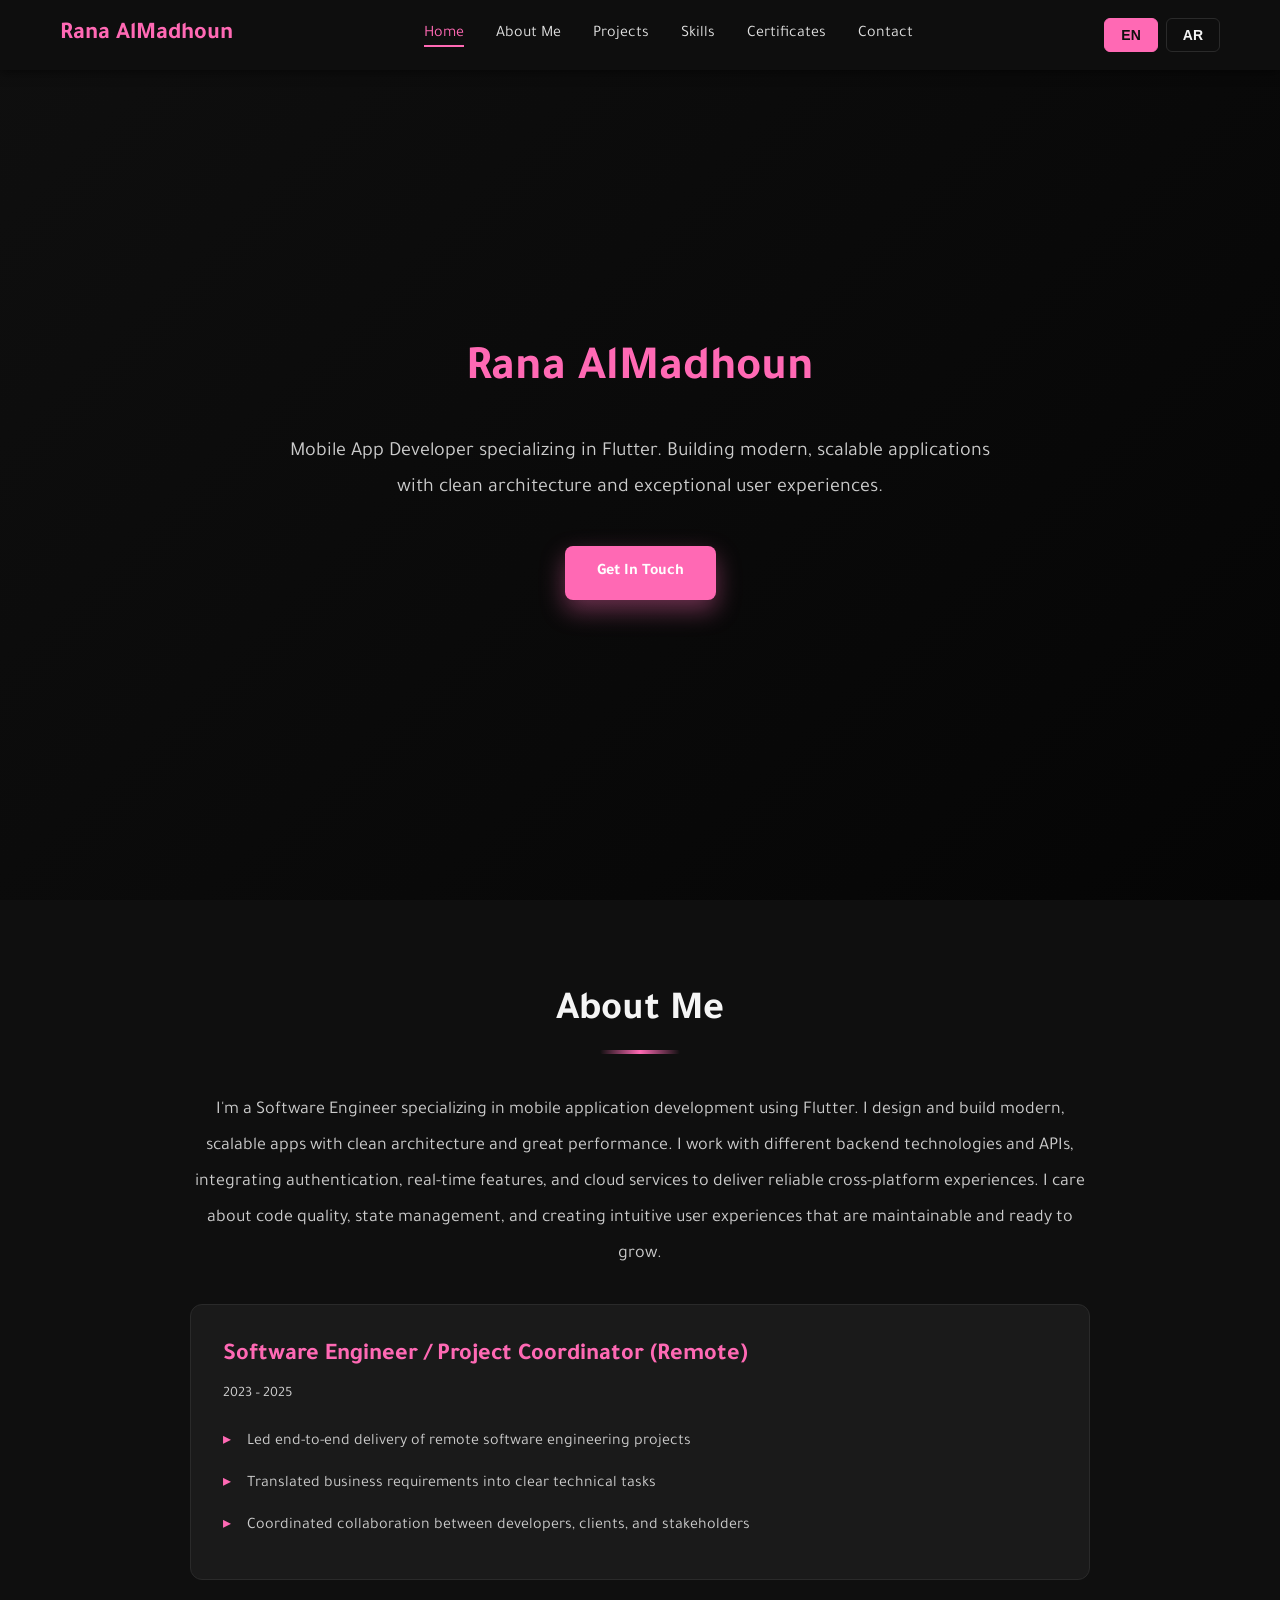
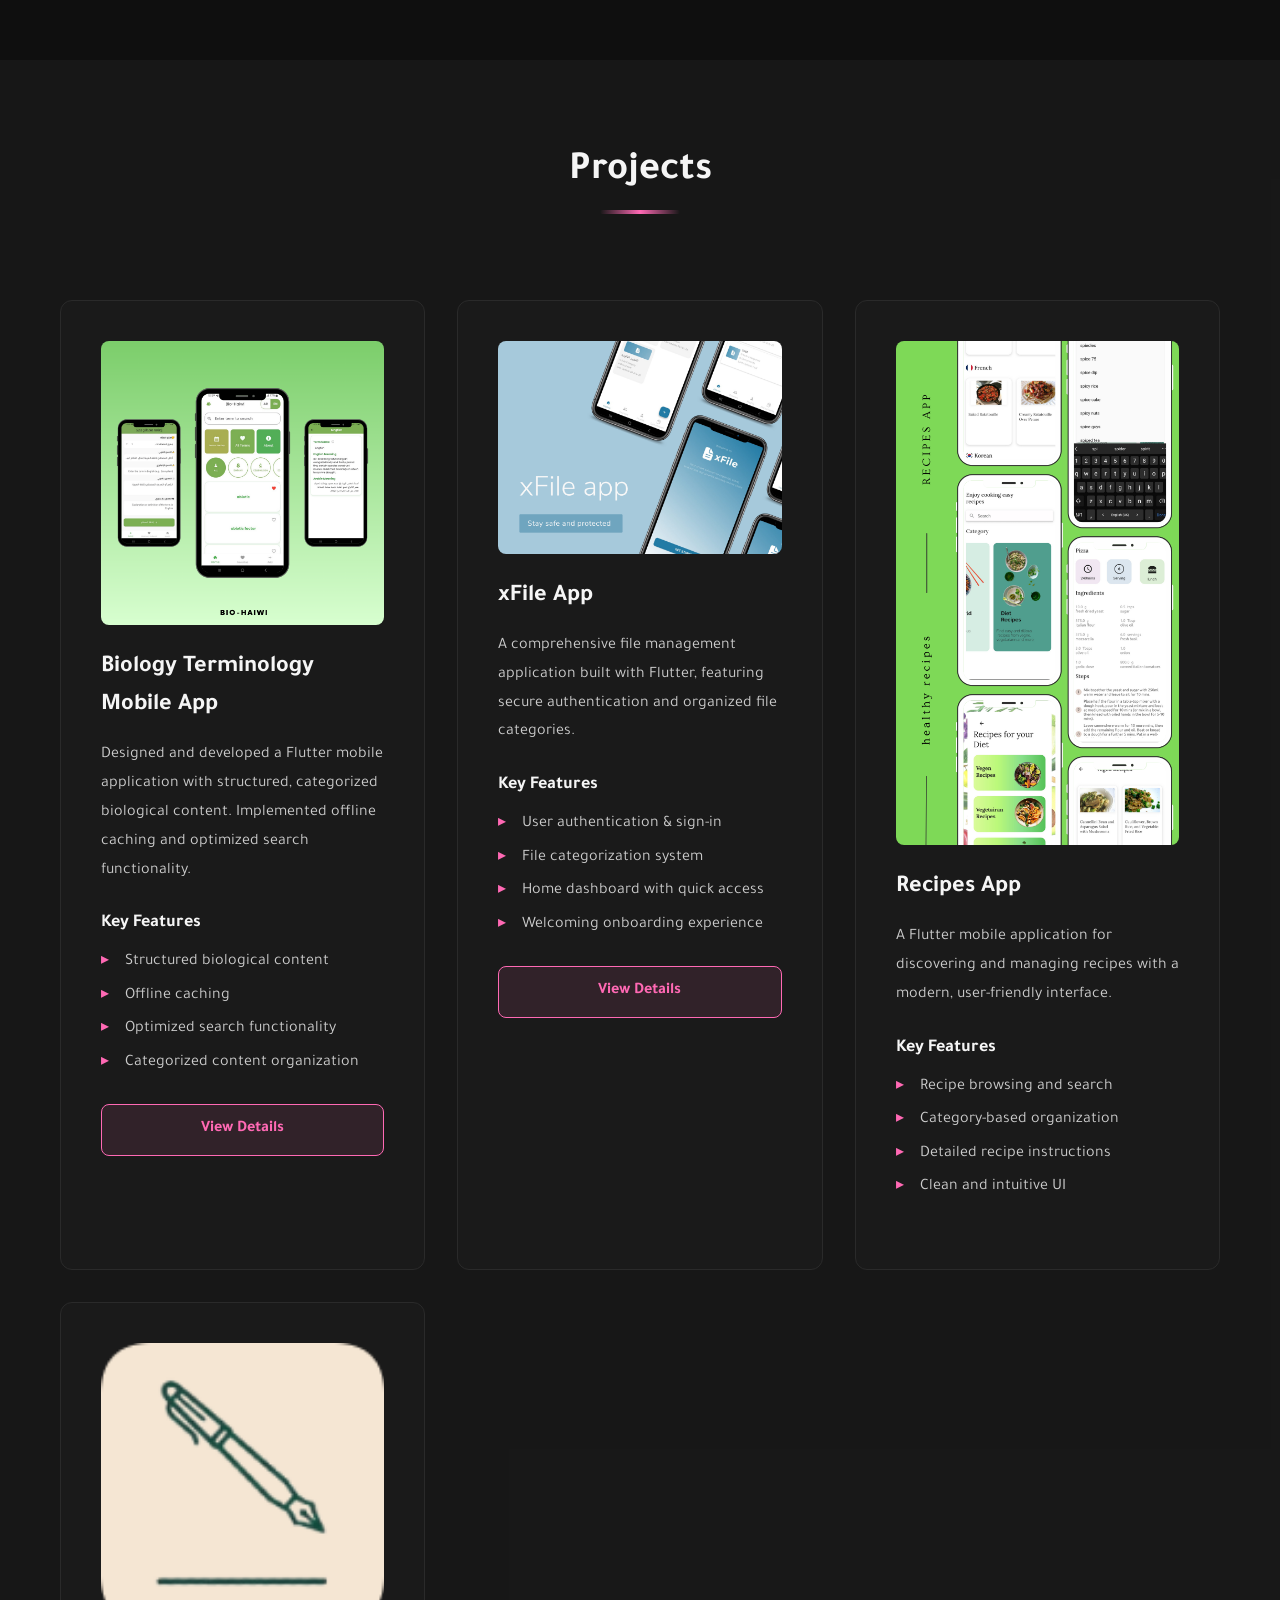
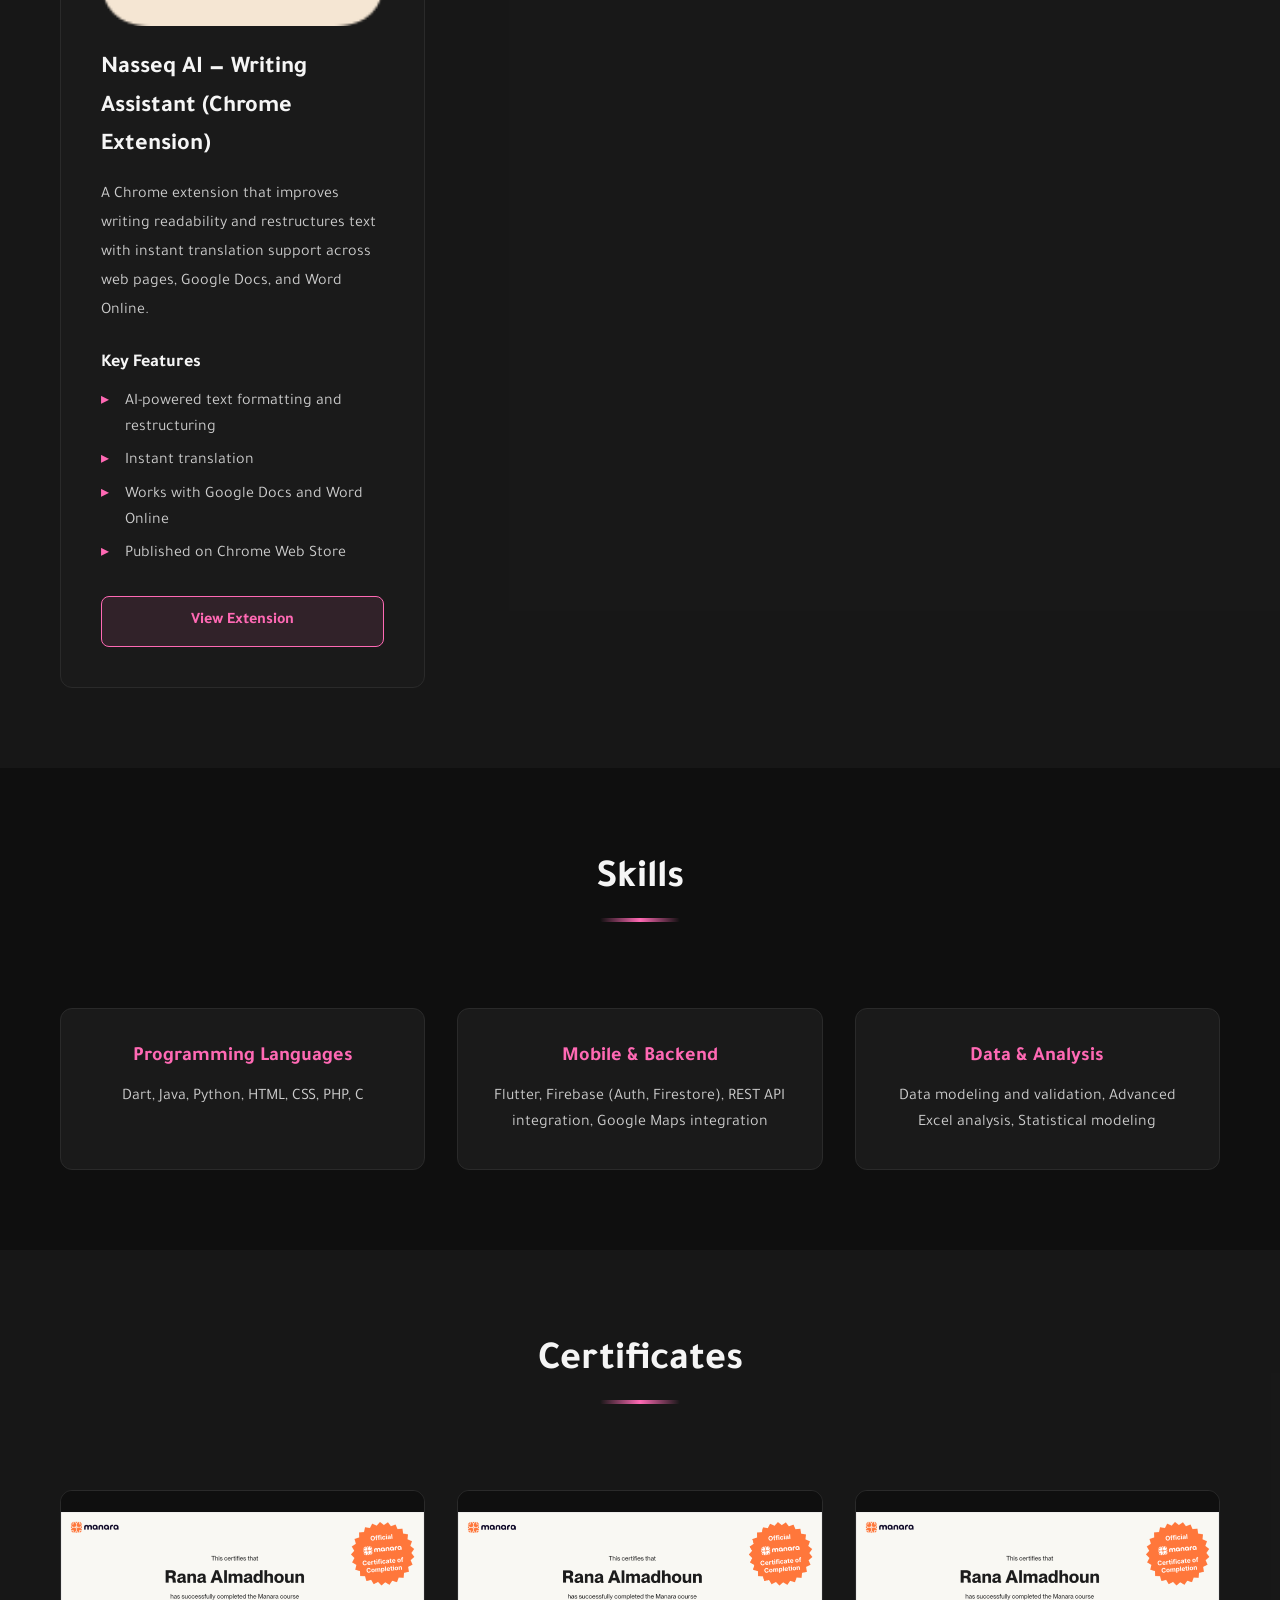
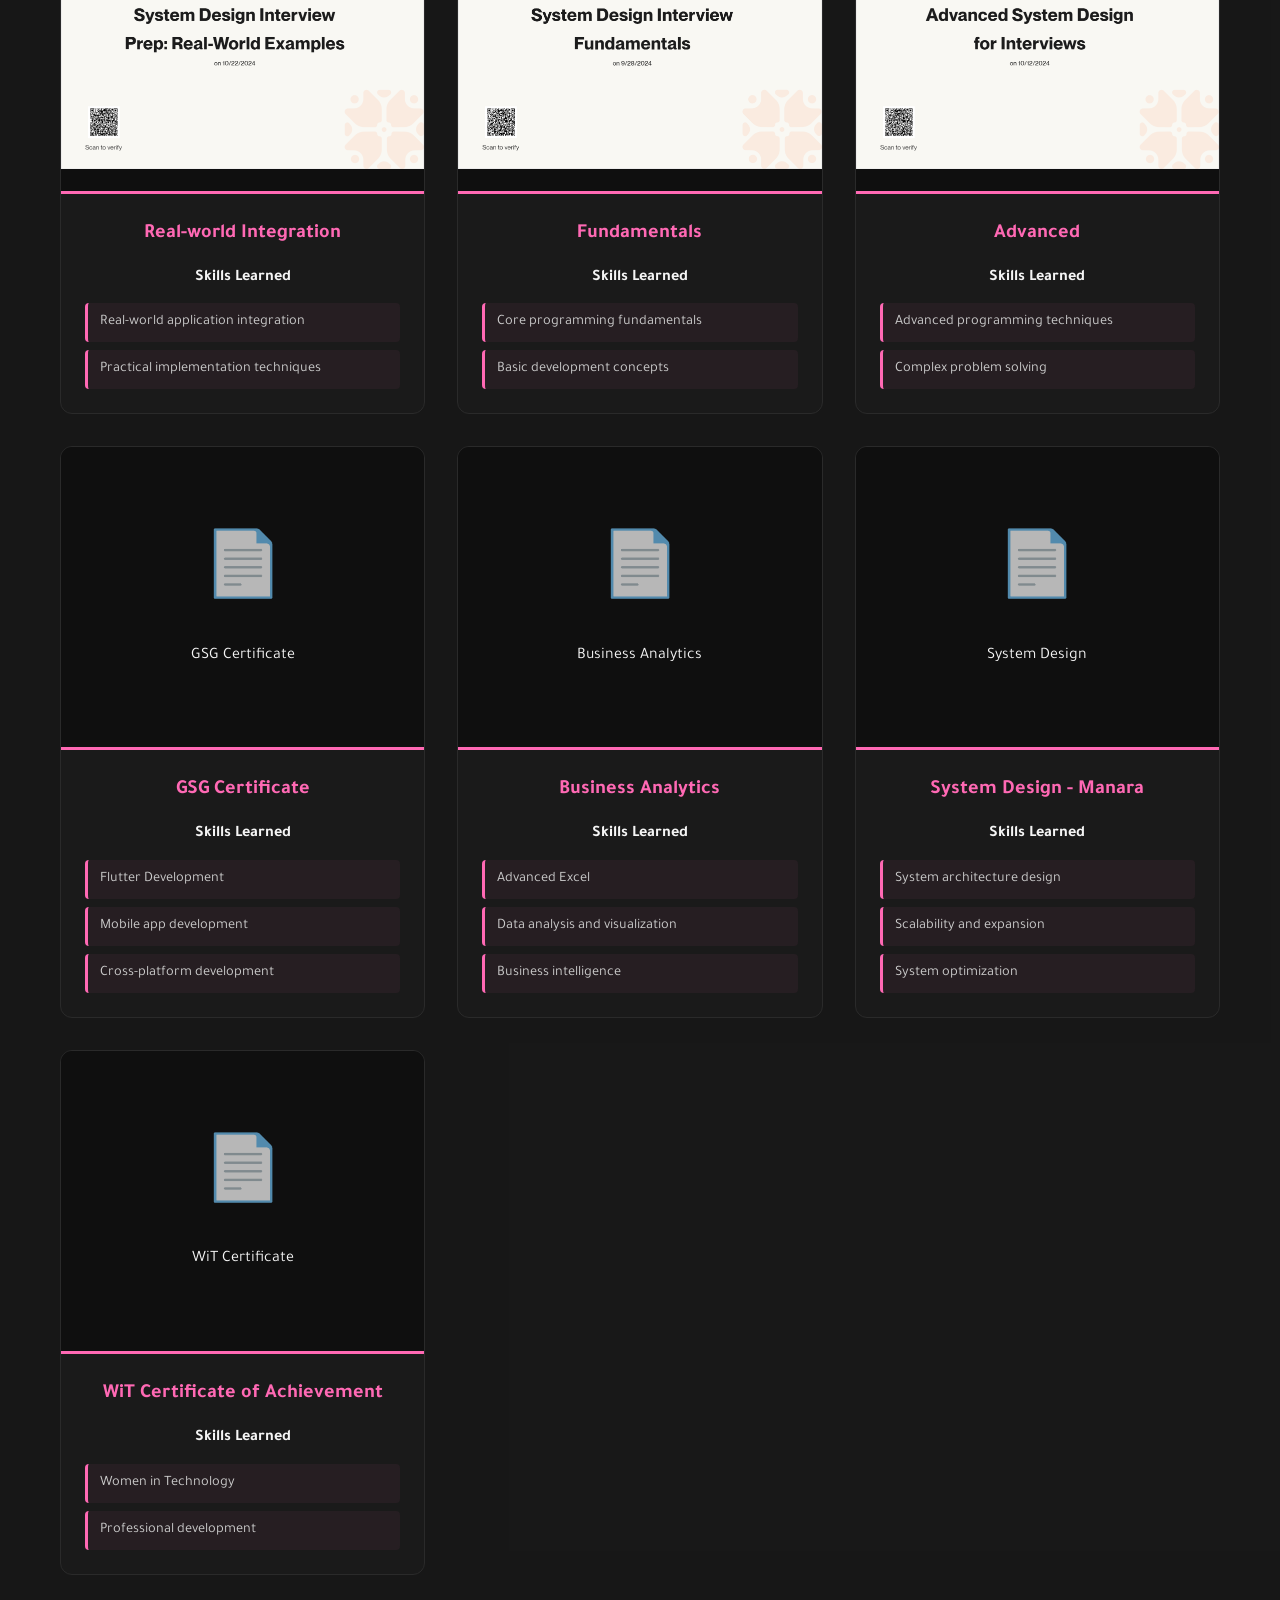
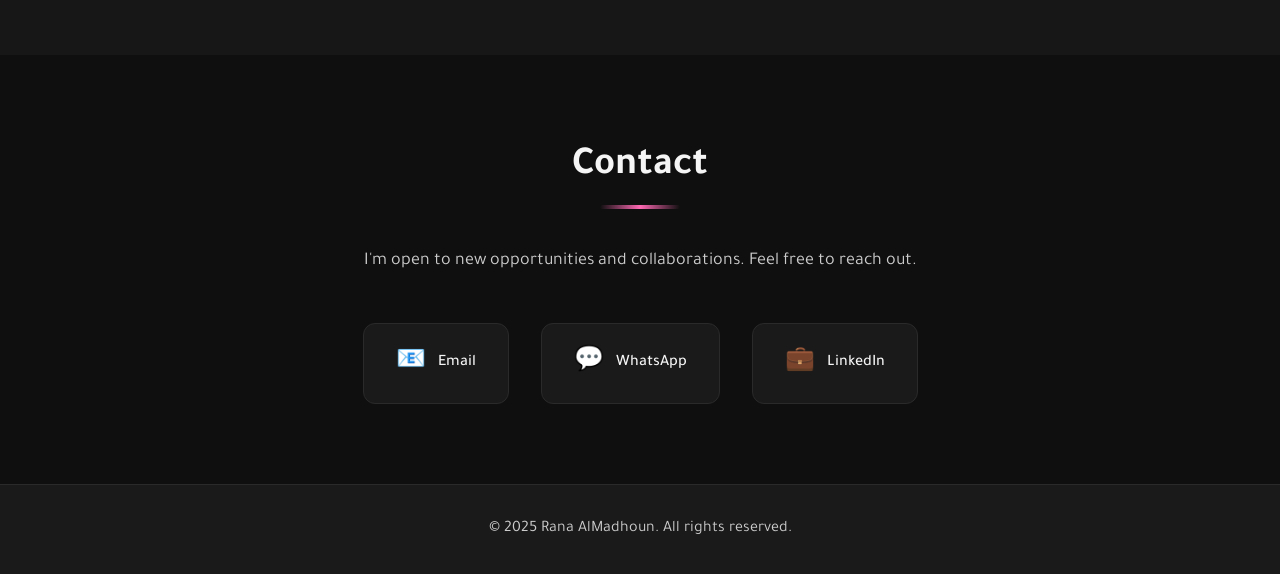
==== commit d816f754: "Nessaq added" ====
--- a/index.html
+++ b/index.html
@@ -134,6 +134,26 @@
                             </ul>
                         </div>
                     </div>
+
+                <div class="project-card project-card-featured">
+                    <div class="project-image">
+                        <img src="nasseq_loqo.png" alt="Nasseq AI — Writing Assistant" class="project-img">
+                    </div>
+                    <h3 class="project-title" data-en="Nasseq AI — Writing Assistant (Chrome Extension)" data-ar="Nasseq AI — مساعد الكتابة (إضافة كروم)">Nasseq AI — Writing Assistant (Chrome Extension)</h3>
+                    <p class="project-description" data-en="A Chrome extension that improves writing readability and restructures text with instant translation support across web pages, Google Docs, and Word Online." data-ar="إضافة كروم تحسّن قابلية قراءة النصوص وتعيد تنسيقها مع دعم الترجمة الفورية عبر صفحات الويب وGoogle Docs وWord Online.">
+                        A Chrome extension that improves writing readability and restructures text with instant translation support across web pages, Google Docs, and Word Online.
+                    </p>
+                    <div class="project-features">
+                        <h4 data-en="Key Features" data-ar="الميزات الأساسية">Key Features</h4>
+                        <ul>
+                            <li data-en="AI-powered text formatting and restructuring" data-ar="تنسيق وإعادة هيكلة النصوص بالذكاء الاصطناعي">AI-powered text formatting and restructuring</li>
+                            <li data-en="Instant translation" data-ar="ترجمة فورية">Instant translation across any web page</li>
+                            <li data-en="Works with Google Docs and Word Online" data-ar="تعمل مع Google Docs وWord Online">Works with Google Docs and Word Online</li>
+                            <li data-en="Published on Chrome Web Store" data-ar="منشورة على متجر Chrome الإلكتروني">Published on Chrome Web Store</li>
+                        </ul>
+                    </div>
+                    <a href="https://chromewebstore.google.com/detail/nasseq-ai-%E2%80%94-writing-assis/pldippbhhbndokciofafmflkgdinnbke" class="project-view-btn" target="_blank" rel="noopener noreferrer" data-en="View Extension" data-ar="عرض الإضافة">View Extension</a>
+                </div>
             </div>
         </div>
     </section>
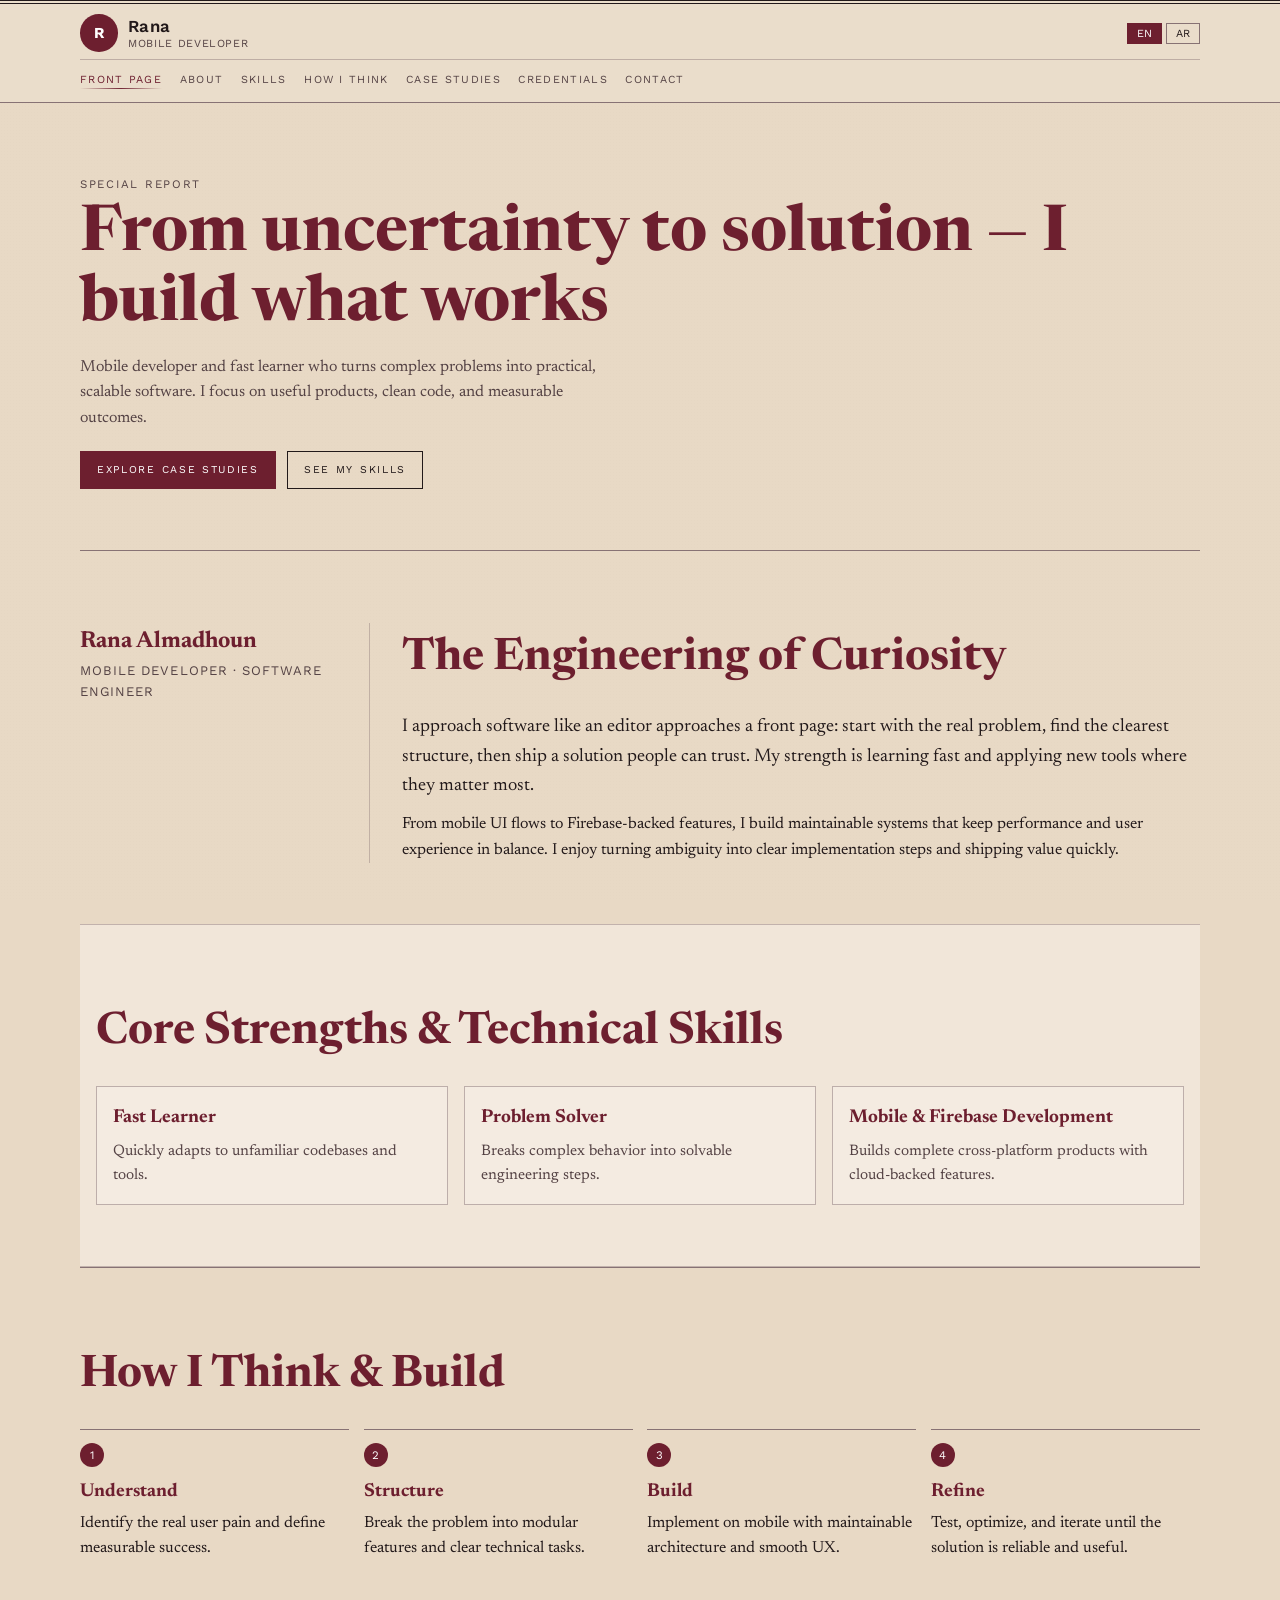
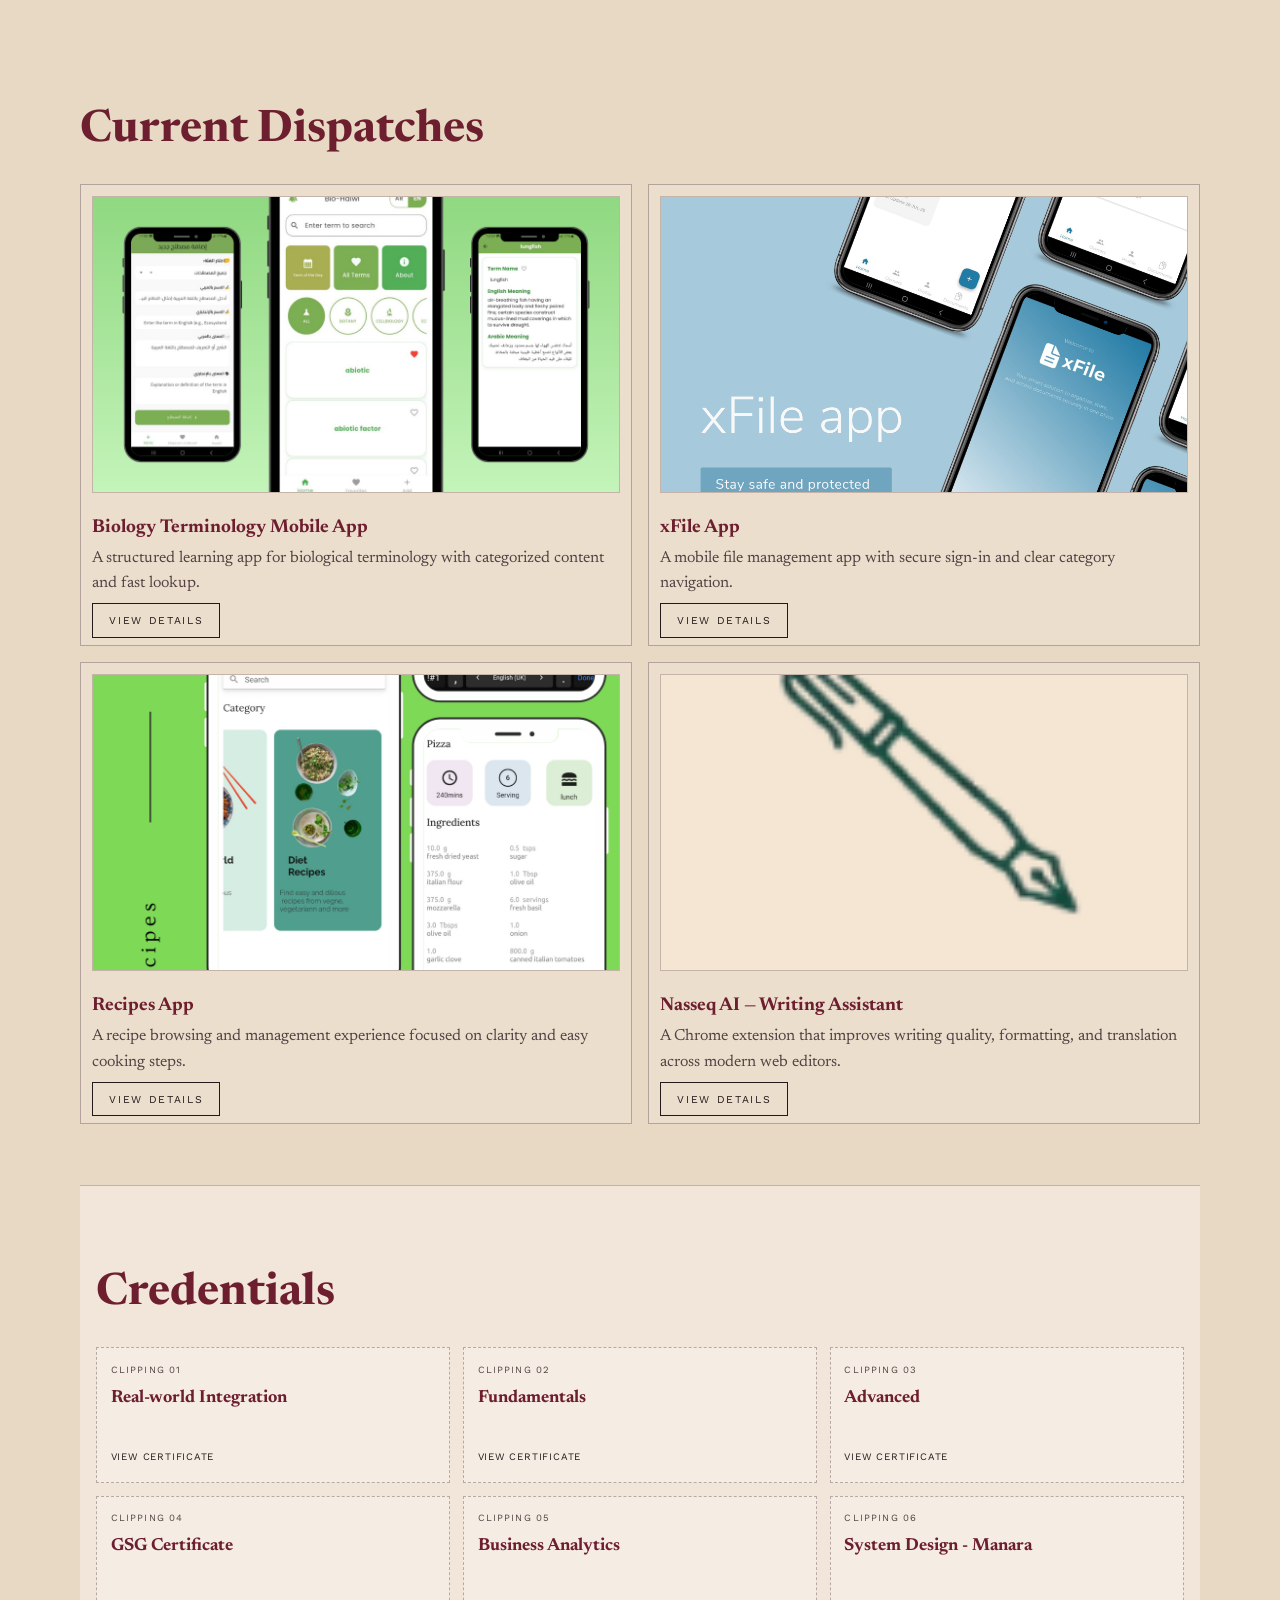
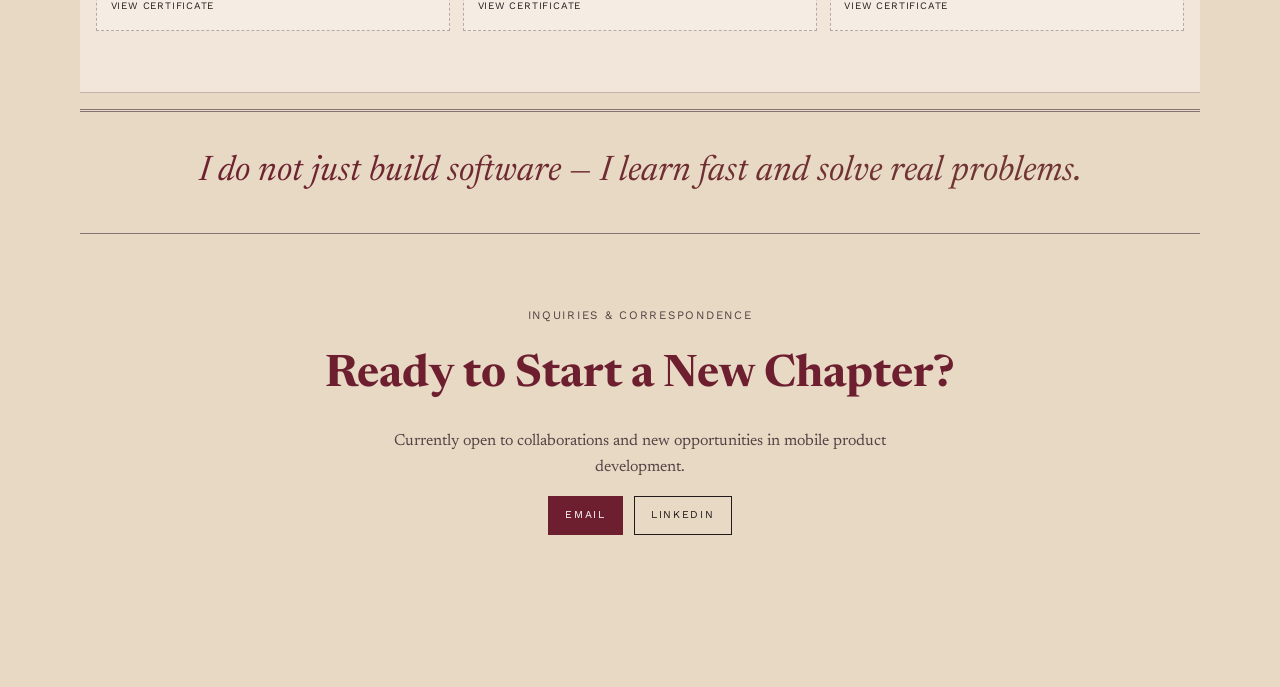
==== commit 3898423f: "New update" ====
--- a/index.html
+++ b/index.html
@@ -3,341 +3,217 @@
 <head>
     <meta charset="UTF-8">
     <meta name="viewport" content="width=device-width, initial-scale=1.0">
-    <meta name="description" content="Rana AlMadhoun - Flutter Developer Portfolio">
-    <title>Rana AlMadhoun - Flutter Developer</title>
+    <meta name="description" content="Rana AlMadhoun - Mobile Developer Portfolio">
+    <title>Rana AlMadhoun · Mobile Developer</title>
     <link rel="preconnect" href="https://fonts.googleapis.com">
     <link rel="preconnect" href="https://fonts.gstatic.com" crossorigin>
-    <link href="https://fonts.googleapis.com/css2?family=Tajawal:wght@300;400;500;700&family=Cairo:wght@400;600;700&display=swap" rel="stylesheet">
+    <link href="https://fonts.googleapis.com/css2?family=Newsreader:opsz,wght@6..72,400;6..72,600;6..72,700&family=Work+Sans:wght@400;500;600;700&family=Tajawal:wght@400;500;700&display=swap" rel="stylesheet">
     <link rel="stylesheet" href="style.css">
 </head>
 <body>
-    <!-- Navigation -->
-    <nav class="navbar" id="navbar">
-        <div class="container">
-            <div class="nav-brand">
-                <span class="logo-text" data-en="Rana AlMadhoun" data-ar="رنا المدهون">Rana AlMadhoun</span>
-            </div>
-            <ul class="nav-menu" id="navMenu">
-                <li><a href="#home" data-en="Home" data-ar="الرئيسية">Home</a></li>
-                <li><a href="#about" data-en="About Me" data-ar="نبذة عني">About Me</a></li>
-                <li><a href="#projects" data-en="Projects" data-ar="المشاريع">Projects</a></li>
-                <li><a href="#skills" data-en="Skills" data-ar="المهارات">Skills</a></li>
-                <li><a href="#certificates" data-en="Certificates" data-ar="الشهادات">Certificates</a></li>
-                <li><a href="#contact" data-en="Contact" data-ar="اتصل بي">Contact</a></li>
-            </ul>
-            <div class="nav-actions">
-    <div class="language-switcher">
-        <button class="lang-btn active" data-lang="en">EN</button>
-        <button class="lang-btn" data-lang="ar">AR</button>
-    </div>
-                <button class="nav-toggle" id="navToggle" aria-label="Toggle menu">
-                    <span></span>
-                    <span></span>
-                    <span></span>
-                </button>
-            </div>
+    <header class="masthead" id="navbar">
+        <div class="container masthead-inner">
+            <div class="masthead-top">
+                <a href="#home" class="brand-lockup">
+                    <span class="brand-mark" aria-hidden="true">R</span>
+                    <span class="brand-copy">
+                        <h1 class="brand-name" data-en="Rana" data-ar="رنا">Rana</h1>
+                        <span class="brand-tag" data-en="Mobile Developer" data-ar="مطوّرة موبايل">Mobile Developer</span>
+                    </span>
+                </a>
+                <div class="nav-actions">
+                    <div class="language-switcher">
+                        <button class="lang-btn active" data-lang="en">EN</button>
+                        <button class="lang-btn" data-lang="ar">AR</button>
+                    </div>
+                    <button class="nav-toggle" id="navToggle" aria-label="Toggle menu">
+                        <span></span><span></span><span></span>
+                    </button>
+                </div>
+            </div>
+            <nav class="masthead-nav" aria-label="Primary">
+                <ul class="nav-menu" id="navMenu">
+                    <li><a href="#home" data-en="Front Page" data-ar="الواجهة">Front Page</a></li>
+                    <li><a href="#about" data-en="About" data-ar="نبذة">About</a></li>
+                    <li><a href="#skills" data-en="Skills" data-ar="المهارات">Skills</a></li>
+                    <li><a href="#process" data-en="How I Think" data-ar="طريقة عملي">How I Think</a></li>
+                    <li><a href="#projects" data-en="Case Studies" data-ar="دراسات الحالة">Case Studies</a></li>
+                    <li><a href="#certificates" data-en="Credentials" data-ar="الاعتمادات">Credentials</a></li>
+                    <li><a href="#contact" data-en="Contact" data-ar="تواصل">Contact</a></li>
+                </ul>
+            </nav>
         </div>
-    </nav>
-
-    <!-- Hero Section -->
-    <section id="home" class="hero">
-        <div class="container">
-            <div class="hero-content">
-                <h1 class="hero-title fade-in" data-en="Rana AlMadhoun" data-ar="رنا المدهون">Rana AlMadhoun</h1>
-                <p class="hero-description fade-in" data-en="Mobile App Developer specializing in Flutter. Building modern, scalable applications with clean architecture and exceptional user experiences." data-ar="مطورة تطبيقات موبايل متخصصة في Flutter. أبني تطبيقات حديثة وقابلة للتوسع بهندسة معمارية نظيفة وتجارب مستخدم استثنائية.">Mobile App Developer specializing in Flutter. Building modern, scalable applications with clean architecture and exceptional user experiences.</p>
-                <a href="#contact" class="btn btn-primary fade-in" data-en="Get In Touch" data-ar="تواصل معي">Get In Touch</a>
-            </div>
-        </div>
-    </section>
-
-    <!-- About Section -->
-    <section id="about" class="section">
-        <div class="container">
-                <h2 class="section-title" data-en="About Me" data-ar="نبذة عني">About Me</h2>
-            <div class="about-content">
-                <p class="about-text" data-en="I'm a Software Engineer specializing in mobile application development using Flutter. I design and build modern, scalable apps with clean architecture and great performance. I work with different backend technologies and APIs, integrating authentication, real-time features, and cloud services to deliver reliable cross-platform experiences. I care about code quality, state management, and creating intuitive user experiences that are maintainable and ready to grow." data-ar="أنا مهندسة برمجيات متخصصة في تطوير تطبيقات الهواتف المحمولة باستخدام Flutter. أصمم وأبني تطبيقات حديثة وقابلة للتوسع بهندسة معمارية نظيفة وأداء ممتاز. أعمل مع تقنيات الخادم وواجهات برمجة التطبيقات المختلفة، وأدمج المصادقة والميزات في الوقت الفعلي وخدمات السحابة لتقديم تجارب عبر المنصات موثوقة. أهتم بجودة الكود وإدارة الحالة وإنشاء تجارب مستخدم بديهية قابلة للصيانة وجاهزة للنمو.">
-                    I'm a Software Engineer specializing in mobile application development using Flutter. I design and build modern, scalable apps with clean architecture and great performance. I work with different backend technologies and APIs, integrating authentication, real-time features, and cloud services to deliver reliable cross-platform experiences. I care about code quality, state management, and creating intuitive user experiences that are maintainable and ready to grow.
-                </p>
-                <div class="experience-card">
-                    <h3 class="experience-title" data-en="Software Engineer / Project Coordinator (Remote)" data-ar="مهندسة برمجيات / منسقة مشاريع (عن بُعد)">Software Engineer / Project Coordinator (Remote)</h3>
-                    <p class="experience-period">2023 – 2025</p>
-                    <ul class="experience-list">
-                        <li data-en="Led end-to-end delivery of remote software engineering projects" data-ar="قادت تسليم مشاريع هندسة البرمجيات عن بُعد من البداية للنهاية">Led end-to-end delivery of remote software engineering projects</li>
-                        <li data-en="Translated business requirements into clear technical tasks" data-ar="ترجمت متطلبات العمل إلى مهام تقنية واضحة">Translated business requirements into clear technical tasks</li>
-                        <li data-en="Coordinated collaboration between developers, clients, and stakeholders" data-ar="نسقت التعاون بين المطورين والعملاء وأصحاب المصلحة">Coordinated collaboration between developers, clients, and stakeholders</li>
-                    </ul>
+    </header>
+
+    <main class="container">
+        <section id="home" class="hero section">
+            <div class="hero-main">
+                <p class="eyebrow" data-en="Special Report" data-ar="تقرير خاص">Special Report</p>
+                <h2 class="hero-title" data-en="From uncertainty to solution — I build what works" data-ar="من عدم اليقين إلى الحل — أبني ما يعمل">From uncertainty to solution — I build what works</h2>
+                <p class="hero-description" data-en="Mobile developer and fast learner who turns complex problems into practical, scalable software. I focus on useful products, clean code, and measurable outcomes." data-ar="مطوّرة موبايل سريعة التعلم تحوّل المشكلات المعقدة إلى برمجيات عملية وقابلة للتوسع، مع تركيز على منتجات مفيدة وكود نظيف ونتائج ملموسة.">Mobile developer and fast learner who turns complex problems into practical, scalable software. I focus on useful products, clean code, and measurable outcomes.</p>
+                <div class="hero-actions">
+                    <a href="#projects" class="btn btn-primary" data-en="Explore Case Studies" data-ar="استكشف دراسات الحالة">Explore Case Studies</a>
+                    <a href="#skills" class="btn btn-outline" data-en="See My Skills" data-ar="شاهد مهاراتي">See My Skills</a>
                 </div>
             </div>
-        </div>
-    </section>
-
-    <!-- Projects Section -->
-    <section id="projects" class="section section-alt">
-        <div class="container">
-                <h2 class="section-title" data-en="Projects" data-ar="المشاريع">Projects</h2>
+        </section>
+
+        <section id="about" class="section with-rule">
+            <div class="about-grid">
+                <aside class="about-side">
+                    <h3 data-en="Rana Almadhoun" data-ar="رنا المدهون">Rana AlMadhoun</h3>
+                    <p data-en="Mobile Developer · Software Engineer" data-ar="مطوّرة موبايل · مهندسة برمجيات">Mobile Developer · Software Engineer</p>
+                </aside>
+                <article>
+                    <h2 class="section-title" data-en="The Engineering of Curiosity" data-ar="هندسة الفضول">The Engineering of Curiosity</h2>
+                    <p class="lead-copy" data-en="I approach software like an editor approaches a front page: start with the real problem, find the clearest structure, then ship a solution people can trust. My strength is learning fast and applying new tools where they matter most." data-ar="أتعامل مع البرمجيات كما يتعامل المحرر مع الصفحة الأولى: أبدأ بالمشكلة الحقيقية، أجد أوضح بنية، ثم أبني حلًا موثوقًا. قوتي في التعلم السريع وتطبيق الأدوات الجديدة في المكان الصحيح.">I approach software like an editor approaches a front page: start with the real problem, find the clearest structure, then ship a solution people can trust. My strength is learning fast and applying new tools where they matter most.</p>
+                    <p data-en="From mobile UI flows to Firebase-backed features, I build maintainable systems that keep performance and user experience in balance. I enjoy turning ambiguity into clear implementation steps and shipping value quickly." data-ar="من تدفقات واجهات الموبايل إلى الميزات المدعومة بـ Firebase، أبني أنظمة قابلة للصيانة توازن بين الأداء وتجربة المستخدم. أستمتع بتحويل الغموض إلى خطوات تنفيذ واضحة وتقديم قيمة بسرعة.">From mobile UI flows to Firebase-backed features, I build maintainable systems that keep performance and user experience in balance. I enjoy turning ambiguity into clear implementation steps and shipping value quickly.</p>
+                </article>
+            </div>
+        </section>
+
+        <section id="skills" class="section tinted">
+            <h2 class="section-title" data-en="Core Strengths & Technical Skills" data-ar="نقاط القوة والمهارات التقنية">Core Strengths & Technical Skills</h2>
+            <div class="skills-grid">
+                <article class="skill-card" tabindex="0">
+                    <h3 data-en="Fast Learner" data-ar="سريعة التعلم">Fast Learner</h3>
+                    <p class="skill-summary" data-en="Quickly adapts to unfamiliar codebases and tools." data-ar="أتأقلم سريعًا مع قواعد الشيفرة والأدوات الجديدة.">Quickly adapts to unfamiliar codebases and tools.</p>
+                    <div class="skill-details">
+                        <p data-en="Example: moved from basic mobile apps to integrating Firebase Auth, Firestore, and production-ready app structure in real projects." data-ar="مثال: انتقلت من تطبيقات الموبايل الأساسية إلى دمج Firebase Auth وFirestore وبنية جاهزة للإنتاج.">Example: moved from basic mobile apps to integrating Firebase Auth, Firestore, and production-ready app structure in real projects.</p>
+                        <span class="chips">Mobile · Firebase · REST APIs</span>
+                    </div>
+                </article>
+                <article class="skill-card" tabindex="0">
+                    <h3 data-en="Problem Solver" data-ar="حل المشكلات">Problem Solver</h3>
+                    <p class="skill-summary" data-en="Breaks complex behavior into solvable engineering steps." data-ar="أفكك التعقيد إلى خطوات هندسية قابلة للحل.">Breaks complex behavior into solvable engineering steps.</p>
+                    <div class="skill-details">
+                        <p data-en="Example: optimized search and content organization in the Biology Terminology app so users could reach terms faster even when offline." data-ar="مثال: حسّنت البحث وتنظيم المحتوى في تطبيق مصطلحات الأحياء لتسهيل الوصول حتى بدون إنترنت.">Example: optimized search and content organization in the Biology Terminology app so users could reach terms faster even when offline.</p>
+                        <span class="chips">Caching · Search UX · Content Modeling</span>
+                    </div>
+                </article>
+                <article class="skill-card" tabindex="0">
+                    <h3 data-en="Mobile & Firebase Development" data-ar="تطوير الموبايل وFirebase">Mobile & Firebase Development</h3>
+                    <p class="skill-summary" data-en="Builds complete cross-platform products with cloud-backed features." data-ar="أبني منتجات متكاملة عبر المنصات بخصائص سحابية.">Builds complete cross-platform products with cloud-backed features.</p>
+                    <div class="skill-details">
+                        <p data-en="Example: built apps with authentication, structured data, and reliable UI flows including xFile and recipe experiences." data-ar="مثال: بنيت تطبيقات تتضمن المصادقة، بيانات منظمة، وتدفقات واجهة موثوقة مثل xFile وتطبيق الوصفات.">Example: built apps with authentication, structured data, and reliable UI flows including xFile and recipe experiences.</p>
+                        <span class="chips">Dart · Firebase Auth · Firestore · State Management</span>
+                    </div>
+                </article>
+            </div>
+        </section>
+
+        <section id="process" class="section with-rule">
+            <h2 class="section-title" data-en="How I Think & Build" data-ar="كيف أفكر وأبني">How I Think & Build</h2>
+            <div class="process-grid">
+                <article><span>1</span><h3 data-en="Understand" data-ar="الفهم">Understand</h3><p data-en="Identify the real user pain and define measurable success." data-ar="أحدد ألم المستخدم الحقيقي ومعايير النجاح.">Identify the real user pain and define measurable success.</p></article>
+                <article><span>2</span><h3 data-en="Structure" data-ar="الهيكلة">Structure</h3><p data-en="Break the problem into modular features and clear technical tasks." data-ar="أقسم المشكلة إلى ميزات ووحدات ومهام تقنية واضحة.">Break the problem into modular features and clear technical tasks.</p></article>
+                <article><span>3</span><h3 data-en="Build" data-ar="البناء">Build</h3><p data-en="Implement on mobile with maintainable architecture and smooth UX." data-ar="أنفذ على الموبايل بهندسة قابلة للصيانة وتجربة سلسة.">Implement on mobile with maintainable architecture and smooth UX.</p></article>
+                <article><span>4</span><h3 data-en="Refine" data-ar="التحسين">Refine</h3><p data-en="Test, optimize, and iterate until the solution is reliable and useful." data-ar="أختبر وأحسن وأكرر حتى يصبح الحل موثوقًا وفعّالًا.">Test, optimize, and iterate until the solution is reliable and useful.</p></article>
+            </div>
+        </section>
+
+        <section id="projects" class="section">
+            <h2 class="section-title" data-en="Current Dispatches" data-ar="المشاريع الحالية">Current Dispatches</h2>
             <div class="projects-grid">
-                <div class="project-card project-card-featured">
-                    <div class="project-image">
-                        <img src="assets/bio-haiwi app/Bio-Haiwi_mockup.png" alt="Biology Terminology Mobile App" class="project-img">
-                    </div>
-                    <h3 class="project-title" data-en="Biology Terminology Mobile App" data-ar="تطبيق مصطلحات علم الأحياء">Biology Terminology Mobile App</h3>
-                    <p class="project-description" data-en="Designed and developed a Flutter mobile application with structured, categorized biological content. Implemented offline caching and optimized search functionality." data-ar="صممت وطورت تطبيق Flutter للهواتف المحمولة بمحتوى بيولوجي منظم ومصنف. نفذت التخزين المؤقت دون اتصال ووظيفة البحث المحسّنة.">
-                        Designed and developed a Flutter mobile application with structured, categorized biological content. Implemented offline caching and optimized search functionality.
-                        </p>
-                        <div class="project-features">
-                        <h4 data-en="Key Features" data-ar="الميزات الأساسية">Key Features</h4>
-                        <ul>
-                            <li data-en="Structured biological content" data-ar="محتوى بيولوجي منظم">Structured biological content</li>
-                            <li data-en="Offline caching" data-ar="التخزين المؤقت دون اتصال">Offline caching</li>
-                            <li data-en="Optimized search functionality" data-ar="وظيفة بحث محسّنة">Optimized search functionality</li>
-                            <li data-en="Categorized content organization" data-ar="تنظيم المحتوى حسب الفئات">Categorized content organization</li>
-                            </ul>
-                    </div>
-                    <a href="bio-haiwi-details.html" class="project-view-btn" data-en="View Details" data-ar="عرض التفاصيل">View Details</a>
-                </div>
-
-                <div class="project-card project-card-featured">
-                    <div class="project-image">
-                        <img src="xFile/xFile_mokup.png" alt="xFile App" class="project-img">
-                    </div>
-                        <h3 class="project-title" data-en="xFile App" data-ar="تطبيق xFile">xFile App</h3>
-                        <p class="project-description" data-en="A comprehensive file management application built with Flutter, featuring secure authentication and organized file categories." data-ar="تطبيق شامل لإدارة الملفات مبني بـ Flutter، يتضمن مصادقة آمنة وتصنيفات منظمة للملفات.">
-                            A comprehensive file management application built with Flutter, featuring secure authentication and organized file categories.
-                        </p>
-                        <div class="project-features">
-                        <h4 data-en="Key Features" data-ar="الميزات الأساسية">Key Features</h4>
-                        <ul>
-                                <li data-en="User authentication & sign-in" data-ar="المصادقة وتسجيل الدخول">User authentication & sign-in</li>
-                                <li data-en="File categorization system" data-ar="نظام تصنيف الملفات">File categorization system</li>
-                                <li data-en="Home dashboard with quick access" data-ar="لوحة تحكم رئيسية مع وصول سريع">Home dashboard with quick access</li>
-                                <li data-en="Welcoming onboarding experience" data-ar="تجربة ترحيبية للمستخدمين الجدد">Welcoming onboarding experience</li>
-                            </ul>
-                        </div>
-                    <a href="xfile-details.html" class="project-view-btn" data-en="View Details" data-ar="عرض التفاصيل">View Details</a>
-                    </div>
-
-                <div class="project-card project-card-featured">
-                    <div class="project-image">
-                        <img src="recipes_app_mokup.png" alt="Recipes App" class="project-img">
-                    </div>
-                    <h3 class="project-title" data-en="Recipes App" data-ar="تطبيق الوصفات">Recipes App</h3>
-                    <p class="project-description" data-en="A Flutter mobile application for discovering and managing recipes with a modern, user-friendly interface." data-ar="تطبيق Flutter للهواتف المحمولة لاكتشاف وإدارة الوصفات بواجهة مستخدم حديثة وسهلة الاستخدام.">
-                        A Flutter mobile application for discovering and managing recipes with a modern, user-friendly interface.
-                        </p>
-                        <div class="project-features">
-                        <h4 data-en="Key Features" data-ar="الميزات الأساسية">Key Features</h4>
-                        <ul>
-                            <li data-en="Recipe browsing and search" data-ar="تصفح وبحث الوصفات">Recipe browsing and search</li>
-                            <li data-en="Category-based organization" data-ar="تنظيم حسب الفئات">Category-based organization</li>
-                            <li data-en="Detailed recipe instructions" data-ar="تعليمات الوصفات التفصيلية">Detailed recipe instructions</li>
-                            <li data-en="Clean and intuitive UI" data-ar="واجهة مستخدم نظيفة وبديهية">Clean and intuitive UI</li>
-                            </ul>
-                        </div>
-                    </div>
-
-                <div class="project-card project-card-featured">
-                    <div class="project-image">
-                        <img src="nasseq_loqo.png" alt="Nasseq AI — Writing Assistant" class="project-img">
-                    </div>
-                    <h3 class="project-title" data-en="Nasseq AI — Writing Assistant (Chrome Extension)" data-ar="Nasseq AI — مساعد الكتابة (إضافة كروم)">Nasseq AI — Writing Assistant (Chrome Extension)</h3>
-                    <p class="project-description" data-en="A Chrome extension that improves writing readability and restructures text with instant translation support across web pages, Google Docs, and Word Online." data-ar="إضافة كروم تحسّن قابلية قراءة النصوص وتعيد تنسيقها مع دعم الترجمة الفورية عبر صفحات الويب وGoogle Docs وWord Online.">
-                        A Chrome extension that improves writing readability and restructures text with instant translation support across web pages, Google Docs, and Word Online.
-                    </p>
-                    <div class="project-features">
-                        <h4 data-en="Key Features" data-ar="الميزات الأساسية">Key Features</h4>
-                        <ul>
-                            <li data-en="AI-powered text formatting and restructuring" data-ar="تنسيق وإعادة هيكلة النصوص بالذكاء الاصطناعي">AI-powered text formatting and restructuring</li>
-                            <li data-en="Instant translation" data-ar="ترجمة فورية">Instant translation across any web page</li>
-                            <li data-en="Works with Google Docs and Word Online" data-ar="تعمل مع Google Docs وWord Online">Works with Google Docs and Word Online</li>
-                            <li data-en="Published on Chrome Web Store" data-ar="منشورة على متجر Chrome الإلكتروني">Published on Chrome Web Store</li>
-                        </ul>
-                    </div>
-                    <a href="https://chromewebstore.google.com/detail/nasseq-ai-%E2%80%94-writing-assis/pldippbhhbndokciofafmflkgdinnbke" class="project-view-btn" target="_blank" rel="noopener noreferrer" data-en="View Extension" data-ar="عرض الإضافة">View Extension</a>
-                </div>
-            </div>
-        </div>
-    </section>
-
-    <!-- Skills Section -->
-    <section id="skills" class="section">
-        <div class="container">
-                <h2 class="section-title" data-en="Skills" data-ar="المهارات">Skills</h2>
-            <div class="skills-grid">
-                <div class="skill-category">
-                    <h3 data-en="Programming Languages" data-ar="لغات البرمجة">Programming Languages</h3>
-                    <p>Dart, Java, Python, HTML, CSS, PHP, C</p>
-                </div>
-                <div class="skill-category">
-                    <h3 data-en="Mobile & Backend" data-ar="الهاتف المحمول والخادم">Mobile & Backend</h3>
-                    <p data-en="Flutter, Firebase (Auth, Firestore), REST API integration, Google Maps integration" data-ar="Flutter, Firebase (المصادقة، Firestore), تكامل REST API, تكامل خرائط Google">Flutter, Firebase (Auth, Firestore), REST API integration, Google Maps integration</p>
-                </div>
-                <div class="skill-category">
-                    <h3 data-en="Data & Analysis" data-ar="البيانات والتحليل">Data & Analysis</h3>
-                    <p data-en="Data modeling and validation, Advanced Excel analysis, Statistical modeling" data-ar="نمذجة البيانات والتحقق، تحليل Excel المتقدم، النمذجة الإحصائية">Data modeling and validation, Advanced Excel analysis, Statistical modeling</p>
-                </div>
-            </div>
-        </div>
-    </section>
-
-    <!-- Certificates Section -->
-    <section id="certificates" class="section section-alt">
-        <div class="container">
-            <h2 class="section-title" data-en="Certificates" data-ar="الشهادات">Certificates</h2>
+                <article class="project-card">
+                    <img src="assets/bio-haiwi app/Bio-Haiwi_mockup.png" alt="Biology Terminology Mobile App" class="project-img">
+                    <h3 data-en="Biology Terminology Mobile App" data-ar="تطبيق مصطلحات علم الأحياء">Biology Terminology Mobile App</h3>
+                    <p data-en="A structured learning app for biological terminology with categorized content and fast lookup." data-ar="تطبيق تعليمي منظم لمصطلحات الأحياء مع تصنيفات واضحة ووصول سريع.">A structured learning app for biological terminology with categorized content and fast lookup.</p>
+                    <a href="bio-haiwi-details.html" class="btn btn-outline" data-en="View Details" data-ar="عرض التفاصيل">View Details</a>
+                </article>
+                <article class="project-card">
+                    <img src="xFile/xFile_mokup.png" alt="xFile App" class="project-img">
+                    <h3 data-en="xFile App" data-ar="تطبيق xFile">xFile App</h3>
+                    <p data-en="A mobile file management app with secure sign-in and clear category navigation." data-ar="تطبيق موبايل لإدارة الملفات مع تسجيل دخول آمن وتنقل واضح عبر التصنيفات.">A mobile file management app with secure sign-in and clear category navigation.</p>
+                    <a href="xfile-details.html" class="btn btn-outline" data-en="View Details" data-ar="عرض التفاصيل">View Details</a>
+                </article>
+                <article class="project-card">
+                    <img src="recipes_app_mokup.png" alt="Recipes App" class="project-img">
+                    <h3 data-en="Recipes App" data-ar="تطبيق الوصفات">Recipes App</h3>
+                    <p data-en="A recipe browsing and management experience focused on clarity and easy cooking steps." data-ar="تجربة لتصفح وإدارة الوصفات بتركيز على الوضوح وسهولة متابعة الخطوات.">A recipe browsing and management experience focused on clarity and easy cooking steps.</p>
+                    <a href="recipes-details.html" class="btn btn-outline" data-en="View Details" data-ar="عرض التفاصيل">View Details</a>
+                </article>
+                <article class="project-card">
+                    <img src="nasseq_loqo.png" alt="Nasseq AI writing extension" class="project-img">
+                    <h3 data-en="Nasseq AI — Writing Assistant" data-ar="Nasseq AI — مساعد الكتابة">Nasseq AI — Writing Assistant</h3>
+                    <p data-en="A Chrome extension that improves writing quality, formatting, and translation across modern web editors." data-ar="إضافة Chrome تحسن جودة الكتابة والتنسيق والترجمة عبر محررات الويب الحديثة.">A Chrome extension that improves writing quality, formatting, and translation across modern web editors.</p>
+                    <a href="nasseq-details.html" class="btn btn-outline" data-en="View Details" data-ar="عرض التفاصيل">View Details</a>
+                </article>
+            </div>
+        </section>
+
+        <section id="certificates" class="section tinted">
+            <h2 class="section-title" data-en="Credentials" data-ar="الشهادات">Credentials</h2>
             <div class="certificates-grid">
-                <div class="certificate-card">
-                    <div class="certificate-image-frame">
-                        <img src="certificates/Real-world int.png" alt="Real-world Integration Certificate" class="certificate-img">
-                    </div>
-                    <h3 class="certificate-title" data-en="Real-world Integration" data-ar="التكامل في العالم الحقيقي">Real-world Integration</h3>
-                    <div class="certificate-skills">
-                        <h4 data-en="Skills Learned" data-ar="المهارات المكتسبة">Skills Learned</h4>
-                        <ul class="skills-list">
-                            <li data-en="Real-world application integration" data-ar="تكامل التطبيقات في العالم الحقيقي">Real-world application integration</li>
-                            <li data-en="Practical implementation techniques" data-ar="تقنيات التنفيذ العملية">Practical implementation techniques</li>
-                        </ul>
-                    </div>
-                </div>
-                
-                <div class="certificate-card">
-                    <div class="certificate-image-frame">
-                        <img src="certificates/Fundmantls.png" alt="Fundamentals Certificate" class="certificate-img">
-                    </div>
-                    <h3 class="certificate-title" data-en="Fundamentals" data-ar="الأساسيات">Fundamentals</h3>
-                    <div class="certificate-skills">
-                        <h4 data-en="Skills Learned" data-ar="المهارات المكتسبة">Skills Learned</h4>
-                        <ul class="skills-list">
-                            <li data-en="Core programming fundamentals" data-ar="أساسيات البرمجة الأساسية">Core programming fundamentals</li>
-                            <li data-en="Basic development concepts" data-ar="مفاهيم التطوير الأساسية">Basic development concepts</li>
-                        </ul>
-                    </div>
-                </div>
-                
-                <div class="certificate-card">
-                    <div class="certificate-image-frame">
-                        <img src="certificates/Advanced(2).png" alt="Advanced Certificate" class="certificate-img">
-                    </div>
-                    <h3 class="certificate-title" data-en="Advanced" data-ar="المتقدم">Advanced</h3>
-                    <div class="certificate-skills">
-                        <h4 data-en="Skills Learned" data-ar="المهارات المكتسبة">Skills Learned</h4>
-                        <ul class="skills-list">
-                            <li data-en="Advanced programming techniques" data-ar="تقنيات البرمجة المتقدمة">Advanced programming techniques</li>
-                            <li data-en="Complex problem solving" data-ar="حل المشاكل المعقدة">Complex problem solving</li>
-                        </ul>
-                    </div>
-                </div>
-                
-                <div class="certificate-card">
-                    <div class="certificate-image-frame">
-                        <a href="certificates/GSG.pdf" target="_blank" class="certificate-link">
-                            <div class="certificate-pdf-placeholder">
-                                <span class="pdf-icon">📄</span>
-                                <span data-en="GSG Certificate" data-ar="شهادة GSG">GSG Certificate</span>
-                            </div>
-                        </a>
-                    </div>
-                    <h3 class="certificate-title" data-en="GSG Certificate" data-ar="شهادة GSG">GSG Certificate</h3>
-                    <div class="certificate-skills">
-                        <h4 data-en="Skills Learned" data-ar="المهارات المكتسبة">Skills Learned</h4>
-                        <ul class="skills-list">
-                            <li data-en="Flutter Development" data-ar="تطوير Flutter">Flutter Development</li>
-                            <li data-en="Mobile app development" data-ar="تطوير تطبيقات الموبايل">Mobile app development</li>
-                            <li data-en="Cross-platform development" data-ar="التطوير عبر المنصات">Cross-platform development</li>
-                        </ul>
-                    </div>
-                </div>
-                
-                <div class="certificate-card">
-                    <div class="certificate-image-frame">
-                        <a href="certificates/Coursera ZF6KQXC5NGNE_2.pdf" target="_blank" class="certificate-link">
-                            <div class="certificate-pdf-placeholder">
-                                <span class="pdf-icon">📄</span>
-                                <span data-en="Business Analytics" data-ar="تحليل الأعمال">Business Analytics</span>
-                            </div>
-                        </a>
-                    </div>
-                    <h3 class="certificate-title" data-en="Business Analytics" data-ar="تحليل الأعمال">Business Analytics</h3>
-                    <div class="certificate-skills">
-                        <h4 data-en="Skills Learned" data-ar="المهارات المكتسبة">Skills Learned</h4>
-                    <ul class="skills-list">
-                            <li data-en="Advanced Excel" data-ar="Excel المتقدم">Advanced Excel</li>
-                            <li data-en="Data analysis and visualization" data-ar="تحليل البيانات والتصور">Data analysis and visualization</li>
-                            <li data-en="Business intelligence" data-ar="ذكاء الأعمال">Business intelligence</li>
-                    </ul>
-                    </div>
-                </div>
-                
-                <div class="certificate-card">
-                    <div class="certificate-image-frame">
-                        <a href="certificates/Coursera U6SZMH6KHE2F.pdf" target="_blank" class="certificate-link">
-                            <div class="certificate-pdf-placeholder">
-                                <span class="pdf-icon">📄</span>
-                                <span data-en="System Design" data-ar="تصميم الأنظمة">System Design</span>
-                            </div>
-                        </a>
-                    </div>
-                    <h3 class="certificate-title" data-en="System Design - Manara" data-ar="تصميم الأنظمة - منارة">System Design - Manara</h3>
-                    <div class="certificate-skills">
-                        <h4 data-en="Skills Learned" data-ar="المهارات المكتسبة">Skills Learned</h4>
-                    <ul class="skills-list">
-                            <li data-en="System architecture design" data-ar="تصميم هندسة الأنظمة">System architecture design</li>
-                            <li data-en="Scalability and expansion" data-ar="القابلية للتوسع والتوسيع">Scalability and expansion</li>
-                            <li data-en="System optimization" data-ar="تحسين الأنظمة">System optimization</li>
-                    </ul>
-                    </div>
-                </div>
-                
-                <div class="certificate-card">
-                    <div class="certificate-image-frame">
-                        <a href="certificates/Copy of Rana WiT Certificate of Achievement.pptx (1).pdf" target="_blank" class="certificate-link">
-                            <div class="certificate-pdf-placeholder">
-                                <span class="pdf-icon">📄</span>
-                                <span data-en="WiT Certificate" data-ar="شهادة WiT">WiT Certificate</span>
-                            </div>
-                        </a>
-                    </div>
-                    <h3 class="certificate-title" data-en="WiT Certificate of Achievement" data-ar="شهادة إنجاز WiT">WiT Certificate of Achievement</h3>
-                    <div class="certificate-skills">
-                        <h4 data-en="Skills Learned" data-ar="المهارات المكتسبة">Skills Learned</h4>
-                    <ul class="skills-list">
-                            <li data-en="Women in Technology" data-ar="النساء في التكنولوجيا">Women in Technology</li>
-                            <li data-en="Professional development" data-ar="التطوير المهني">Professional development</li>
-                    </ul>
-                    </div>
-                </div>
-            </div>
-        </div>
-    </section>
-
-    <!-- Contact Section -->
-    <section id="contact" class="section">
-        <div class="container">
-                <h2 class="section-title" data-en="Contact" data-ar="اتصل بي">Contact</h2>
-            <div class="contact-content">
-                <div class="contact-info">
-                    <p data-en="I'm open to new opportunities and collaborations. Feel free to reach out." data-ar="أنا منفتحة على الفرص الجديدة والتعاون. لا تتردد في التواصل.">I'm open to new opportunities and collaborations. Feel free to reach out.</p>
-                    </div>
-                <div class="contact-links">
-                    <a href="https://mail.google.com/mail/?view=cm&fs=1&to=ranaalmadhoun002@gmail.com" target="_blank" rel="noopener noreferrer" class="contact-link">
-                        <span class="contact-icon">📧</span>
-                        <span data-en="Email" data-ar="البريد الإلكتروني">Email</span>
-                    </a>
-                    <a href="https://wa.me/970592859832" class="contact-link" target="_blank" rel="noopener noreferrer">
-                        <span class="contact-icon">💬</span>
-                        <span data-en="WhatsApp" data-ar="واتساب">WhatsApp</span>
-                    </a>
-                    <a href="https://www.linkedin.com/in/rana-almadhoun-5a290824b/" class="contact-link" target="_blank" rel="noopener noreferrer">
-                        <span class="contact-icon">💼</span>
-                        <span data-en="LinkedIn" data-ar="لينكد إن">LinkedIn</span>
-                    </a>
-                </div>
-            </div>
-        </div>
-    </section>
-
-    <!-- Footer -->
+                <article class="clip-card">
+                    <div class="clip-card-body">
+                        <p>Clipping 01</p>
+                        <h3>Real-world Integration</h3>
+                        <div class="clip-hover">Practical integration and delivery of real project requirements.</div>
+                    </div>
+                    <a class="clip-card-link" href="certificates/Real-world int.png" target="_blank" rel="noopener noreferrer">View Certificate</a>
+                </article>
+                <article class="clip-card">
+                    <div class="clip-card-body">
+                        <p>Clipping 02</p>
+                        <h3>Fundamentals</h3>
+                        <div class="clip-hover">Strong foundation in software and implementation basics.</div>
+                    </div>
+                    <a class="clip-card-link" href="certificates/Fundmantls.png" target="_blank" rel="noopener noreferrer">View Certificate</a>
+                </article>
+                <article class="clip-card">
+                    <div class="clip-card-body">
+                        <p>Clipping 03</p>
+                        <h3>Advanced</h3>
+                        <div class="clip-hover">Advanced problem solving and deeper engineering techniques.</div>
+                    </div>
+                    <a class="clip-card-link" href="certificates/Advanced(2).png" target="_blank" rel="noopener noreferrer">View Certificate</a>
+                </article>
+                <article class="clip-card">
+                    <div class="clip-card-body">
+                        <p>Clipping 04</p>
+                        <h3>GSG Certificate</h3>
+                        <div class="clip-hover">Mobile development and cross-platform practice.</div>
+                    </div>
+                    <a class="clip-card-link" href="certificates/GSG.pdf" target="_blank" rel="noopener noreferrer">View Certificate</a>
+                </article>
+                <article class="clip-card">
+                    <div class="clip-card-body">
+                        <p>Clipping 05</p>
+                        <h3>Business Analytics</h3>
+                        <div class="clip-hover">Applied analytics, advanced Excel, and data-informed decisions.</div>
+                    </div>
+                    <a class="clip-card-link" href="certificates/Coursera ZF6KQXC5NGNE_2.pdf" target="_blank" rel="noopener noreferrer">View Certificate</a>
+                </article>
+                <article class="clip-card">
+                    <div class="clip-card-body">
+                        <p>Clipping 06</p>
+                        <h3>System Design - Manara</h3>
+                        <div class="clip-hover">Scalable architecture thinking and system optimization patterns.</div>
+                    </div>
+                    <a class="clip-card-link" href="certificates/Coursera U6SZMH6KHE2F.pdf" target="_blank" rel="noopener noreferrer">View Certificate</a>
+                </article>
+            </div>
+        </section>
+
+        <section class="quote-band">
+            <blockquote data-en="I do not just build software — I learn fast and solve real problems." data-ar="أنا لا أبني برمجيات فقط — أتعلم بسرعة وأحل مشكلات حقيقية.">I do not just build software — I learn fast and solve real problems.</blockquote>
+        </section>
+
+        <section id="contact" class="section contact-section">
+            <p class="eyebrow" data-en="Inquiries & Correspondence" data-ar="الاستفسارات والمراسلات">Inquiries & Correspondence</p>
+            <h2 class="section-title" data-en="Ready to Start a New Chapter?" data-ar="جاهز/ة لبدء فصل جديد؟">Ready to Start a New Chapter?</h2>
+            <p data-en="Currently open to collaborations and new opportunities in mobile product development." data-ar="منفتحة حاليًا على التعاون والفرص الجديدة في تطوير تطبيقات الموبايل.">Currently open to collaborations and new opportunities in mobile product development.</p>
+            <div class="contact-links">
+                <a href="https://mail.google.com/mail/?view=cm&fs=1&to=ranaalmadhoun002@gmail.com" target="_blank" rel="noopener noreferrer" class="btn btn-primary">Email</a>
+                <a href="https://www.linkedin.com/in/rana-almadhoun-5a290824b/" target="_blank" rel="noopener noreferrer" class="btn btn-outline">LinkedIn</a>
+            </div>
+        </section>
+    </main>
+
     <footer class="footer">
         <div class="container">
-            <p data-en="&copy; 2025 Rana AlMadhoun. All rights reserved." data-ar="&copy; 2025 رنا المدهون. جميع الحقوق محفوظة.">&copy; 2025 Rana AlMadhoun. All rights reserved.</p>
+            <p data-en="© 2026 Rana AlMadhoun. All rights reserved." data-ar="© 2026 رنا المدهون. جميع الحقوق محفوظة.">© 2026 Rana AlMadhoun. All rights reserved.</p>
         </div>
     </footer>
 
--- a/style.css
+++ b/style.css
@@ -1,24 +1,59 @@
-/* Reset and Base Styles */
+:root {
+    --paper: #e8d9c5;
+    --paper-soft: #efe2d2;
+    --ink: #22191a;
+    --ink-soft: #544244;
+    --burgundy: #6d1f2f;
+    --gold: #785e3e;
+    --rule: #877274;
+}
+
 * {
     margin: 0;
     padding: 0;
     box-sizing: border-box;
 }
 
-:root {
-    --bg-primary: #0F0F0F;
-    --bg-card: #1A1A1A;
-    --primary: #FF69B4;
-    --primary-light: #FFB6C1;
-    --primary-dark: #FF1493;
-    --accent-gold: #FF69B4;
-    --accent-pink: #FF69B4;
-    --accent-pink-light: #FFB6C1;
-    --accent-pink-dark: #FF1493;
-    --text-primary: #F5F5F5;
-    --text-secondary: #CCCCCC;
-    --text-link: #E0E0E0;
-    --border: #2A2A2A;
+@keyframes fade-up {
+    from {
+        opacity: 0;
+        transform: translateY(22px);
+    }
+    to {
+        opacity: 1;
+        transform: translateY(0);
+    }
+}
+
+@keyframes fade-in {
+    from {
+        opacity: 0;
+    }
+    to {
+        opacity: 1;
+    }
+}
+
+@keyframes gentle-shimmer {
+    0%,
+    100% {
+        background-position: 0% 50%;
+    }
+    50% {
+        background-position: 100% 50%;
+    }
+}
+
+@keyframes float-grain {
+    0% {
+        transform: translate(0, 0);
+    }
+    50% {
+        transform: translate(-4px, 3px);
+    }
+    100% {
+        transform: translate(2px, -2px);
+    }
 }
 
 html {
@@ -26,752 +61,904 @@
 }
 
 body {
-    font-family: 'Tajawal', 'Cairo', sans-serif;
-    background-color: var(--bg-primary);
-    color: var(--text-primary);
+    font-family: "Newsreader", "Tajawal", serif;
+    background: var(--paper);
+    color: var(--ink);
     line-height: 1.6;
-    direction: ltr;
-}
-
-body.rtl {
-    direction: rtl;
+}
+
+body::before {
+    content: "";
+    position: fixed;
+    inset: 0;
+    background-image: radial-gradient(rgba(0, 0, 0, 0.03) 0.4px, transparent 0.4px);
+    background-size: 3px 3px;
+    pointer-events: none;
+    opacity: 0.35;
+}
+
+@media (prefers-reduced-motion: no-preference) {
+    body::before {
+        animation: float-grain 18s ease-in-out infinite alternate;
+        will-change: transform;
+    }
 }
 
 .container {
-    max-width: 1200px;
-    margin: 0 auto;
-    padding: 0 20px;
-}
-
-/* Navigation */
-.navbar {
-    position: fixed;
+    width: min(1120px, 92%);
+    margin-inline: auto;
+}
+
+.masthead {
+    border-top: 4px double var(--ink);
+    border-bottom: 1px solid var(--rule);
+    padding: 0.65rem 0 0.45rem;
+    position: sticky;
     top: 0;
-    width: 100%;
-    background-color: rgba(15, 15, 15, 0.95);
-    backdrop-filter: blur(10px);
-    z-index: 1000;
-    padding: 1rem 0;
-    box-shadow: 0 2px 10px rgba(0, 0, 0, 0.5);
-}
-
-.navbar .container {
+    background: color-mix(in srgb, var(--paper) 90%, white 10%);
+    backdrop-filter: blur(6px);
+    z-index: 50;
+    transition: padding 0.28s ease, background 0.28s ease;
+}
+
+.masthead-inner {
     display: flex;
-    justify-content: space-between;
-    align-items: center;
-}
-
-.nav-brand {
-    font-size: 1.5rem;
-    font-weight: 700;
-    color: var(--accent-gold);
+    flex-direction: column;
+    gap: 0.45rem;
+}
+
+.masthead-top {
     display: flex;
     align-items: center;
-}
-
-.logo-text {
-    color: var(--accent-gold);
+    justify-content: space-between;
+    gap: 1rem;
+}
+
+.brand-lockup {
+    display: flex;
+    align-items: center;
+    gap: 0.65rem;
+    text-decoration: none;
+    color: var(--ink);
+    min-width: 0;
+}
+
+.brand-lockup:hover .brand-name {
+    color: var(--burgundy);
+}
+
+.brand-mark {
+    flex-shrink: 0;
+    display: inline-grid;
+    place-items: center;
+    width: 2.35rem;
+    height: 2.35rem;
+    border-radius: 50%;
+    background: var(--burgundy);
+    color: #fff;
+    font-family: "Work Sans", sans-serif;
+    font-size: 0.95rem;
+    font-weight: 700;
+    letter-spacing: -0.03em;
+    line-height: 1;
+}
+
+.brand-copy {
+    display: flex;
+    flex-direction: column;
+    gap: 0.08rem;
+    min-width: 0;
+    text-align: start;
+}
+
+.brand-name {
+    margin: 0;
+    font-family: "Work Sans", "Tajawal", sans-serif;
+    font-size: 1.05rem;
+    font-weight: 600;
+    letter-spacing: 0.02em;
+    line-height: 1.2;
+    color: var(--ink);
+    transition: color 0.25s ease;
+}
+
+.brand-tag {
+    font-family: "Work Sans", "Tajawal", sans-serif;
+    font-size: 0.68rem;
+    font-weight: 400;
+    letter-spacing: 0.06em;
+    text-transform: uppercase;
+    color: var(--ink-soft);
+    line-height: 1.25;
+}
+
+.masthead-nav {
+    border-top: 1px solid color-mix(in srgb, var(--rule) 45%, transparent);
+    padding-top: 0.4rem;
+}
+
+.edition,
+.eyebrow {
+    font-family: "Work Sans", sans-serif;
+    font-size: 0.72rem;
+    letter-spacing: 0.15em;
+    text-transform: uppercase;
+    color: var(--ink-soft);
 }
 
 .nav-menu {
+    list-style: none;
     display: flex;
-    list-style: none;
-    gap: 2rem;
+    justify-content: flex-start;
+    align-items: center;
+    flex-wrap: wrap;
+    gap: 0.65rem 1.1rem;
+    padding: 0 0 0.15rem;
+    transition: padding 0.28s ease, gap 0.28s ease;
+}
+
+.masthead.scrolled {
+    padding: 0.4rem 0 0.3rem;
+}
+
+.masthead.scrolled .masthead-nav {
+    padding-top: 0.3rem;
+}
+
+.masthead.scrolled .brand-mark {
+    width: 2rem;
+    height: 2rem;
+    font-size: 0.82rem;
+}
+
+.masthead.scrolled .brand-name {
+    font-size: 0.95rem;
+}
+
+.masthead.scrolled .brand-tag {
+    font-size: 0.62rem;
+}
+
+.masthead.scrolled .nav-menu {
+    gap: 0.5rem 0.95rem;
+    padding-bottom: 0;
 }
 
 .nav-menu a {
-    color: var(--text-link);
+    position: relative;
     text-decoration: none;
-    font-weight: 400;
-    transition: color 0.3s ease;
-    position: relative;
-}
-
-.nav-menu a:hover {
-    color: var(--accent-gold);
+    color: var(--ink-soft);
+    font-family: "Work Sans", sans-serif;
+    text-transform: uppercase;
+    letter-spacing: 0.12em;
+    font-size: 0.68rem;
+    transition: color 0.35s ease, transform 0.35s ease;
 }
 
 .nav-menu a::after {
-    content: '';
+    content: "";
     position: absolute;
-    bottom: -5px;
     left: 0;
-    width: 0;
-    height: 2px;
-    background-color: var(--accent-gold);
-    transition: width 0.3s ease;
-}
-
-body.rtl .nav-menu a::after {
-    left: auto;
     right: 0;
+    bottom: -3px;
+    height: 1px;
+    background: linear-gradient(
+        90deg,
+        transparent,
+        var(--burgundy),
+        transparent
+    );
+    transform: scaleX(0);
+    transform-origin: inline-start;
+    transition: transform 0.35s ease, opacity 0.35s ease;
+    opacity: 0;
+}
+
+.nav-menu a:hover,
+.nav-menu a.active {
+    color: var(--burgundy);
+    transform: translateY(-2px);
 }
 
 .nav-menu a:hover::after,
 .nav-menu a.active::after {
+    transform: scaleX(1);
+    opacity: 0.95;
+}
+
+@media (prefers-reduced-motion: no-preference) {
+    .brand-lockup {
+        animation: fade-up 0.65s cubic-bezier(0.22, 1, 0.36, 1) 0.06s forwards;
+        opacity: 0;
+    }
+
+    .nav-menu li {
+        animation: fade-up 0.55s cubic-bezier(0.22, 1, 0.36, 1) forwards;
+        opacity: 0;
+    }
+
+    .nav-menu li:nth-child(1) {
+        animation-delay: 0.14s;
+    }
+
+    .nav-menu li:nth-child(2) {
+        animation-delay: 0.2s;
+    }
+
+    .nav-menu li:nth-child(3) {
+        animation-delay: 0.26s;
+    }
+
+    .nav-menu li:nth-child(4) {
+        animation-delay: 0.32s;
+    }
+
+    .nav-menu li:nth-child(5) {
+        animation-delay: 0.38s;
+    }
+
+    .nav-menu li:nth-child(6) {
+        animation-delay: 0.44s;
+    }
+
+    .nav-menu li:nth-child(7) {
+        animation-delay: 0.5s;
+    }
+}
+
+.language-switcher {
+    display: flex;
+    gap: 0.3rem;
+}
+
+.lang-btn {
+    border: 1px solid var(--rule);
+    background: transparent;
+    color: var(--ink);
+    padding: 0.2rem 0.55rem;
+    font-size: 0.68rem;
+    font-family: "Work Sans", sans-serif;
+    cursor: pointer;
+    transition: transform 0.25s ease, background 0.25s ease, border-color 0.25s ease,
+        box-shadow 0.25s ease;
+}
+
+@media (prefers-reduced-motion: no-preference) {
+    .lang-btn:hover {
+        transform: translateY(-1px);
+        box-shadow: 0 6px 16px rgba(34, 25, 26, 0.12);
+    }
+}
+
+.lang-btn.active {
+    background: var(--burgundy);
+    color: #fff;
+    border-color: var(--burgundy);
+}
+
+.nav-toggle span {
+    transition: transform 0.3s ease, opacity 0.3s ease;
+}
+
+@media (prefers-reduced-motion: no-preference) {
+    .nav-toggle:hover span:first-child {
+        transform: translateY(2px);
+    }
+
+    .nav-toggle:hover span:last-child {
+        transform: translateY(-2px);
+    }
+}
+
+.nav-toggle {
+    display: none;
+}
+
+.section {
+    padding: 4.5rem 0 3.8rem;
+}
+
+.with-rule {
+    border-top: 1px solid var(--rule);
+}
+
+.tinted {
+    background: color-mix(in srgb, var(--paper-soft) 85%, white 15%);
+    border-top: 1px solid color-mix(in srgb, var(--rule) 45%, transparent);
+    border-bottom: 1px solid color-mix(in srgb, var(--rule) 45%, transparent);
+    padding-inline: 1rem;
+}
+
+.section-title {
+    font-size: clamp(1.8rem, 4.4vw, 2.8rem);
+    color: var(--burgundy);
+    margin-bottom: 1.1rem;
+}
+
+.hero {
+    display: grid;
+    grid-template-columns: 1fr;
+    gap: 1.6rem;
+    align-items: center;
+}
+
+.hero-title {
+    font-size: clamp(2.1rem, 5.5vw, 4rem);
+    line-height: 1.1;
+    margin: 0.4rem 0 0.9rem;
+    color: var(--burgundy);
+}
+
+.hero-description {
+    color: var(--ink-soft);
+    max-width: 60ch;
+}
+
+@media (prefers-reduced-motion: no-preference) {
+    .hero-main .eyebrow,
+    .hero-main .hero-title,
+    .hero-main .hero-description,
+    .hero-main .hero-actions {
+        animation: fade-up 0.75s cubic-bezier(0.22, 1, 0.36, 1) forwards;
+        opacity: 0;
+    }
+
+    .hero-main .eyebrow {
+        animation-delay: 0.08s;
+    }
+
+    .hero-main .hero-title {
+        animation-delay: 0.16s;
+    }
+
+    .hero-main .hero-description {
+        animation-delay: 0.26s;
+    }
+
+    .hero-main .hero-actions {
+        animation-delay: 0.36s;
+    }
+}
+
+.reveal-section {
+    opacity: 1;
+    transform: translateY(0);
+}
+
+@media (prefers-reduced-motion: no-preference) {
+    .reveal-section {
+        opacity: 0;
+        transform: translateY(36px);
+        transition: opacity 0.72s cubic-bezier(0.22, 1, 0.36, 1),
+            transform 0.72s cubic-bezier(0.22, 1, 0.36, 1);
+    }
+
+    .reveal-section.is-visible {
+        opacity: 1;
+        transform: translateY(0);
+    }
+
+    .reveal-section .reveal-stagger > * {
+        opacity: 0;
+        transform: translateY(18px);
+        transition: opacity 0.62s cubic-bezier(0.22, 1, 0.36, 1),
+            transform 0.62s cubic-bezier(0.22, 1, 0.36, 1);
+    }
+
+    .reveal-section.is-visible .reveal-stagger > * {
+        opacity: 1;
+        transform: translateY(0);
+    }
+
+    .reveal-section.is-visible .reveal-stagger > *:nth-child(1) {
+        transition-delay: 0.05s;
+    }
+
+    .reveal-section.is-visible .reveal-stagger > *:nth-child(2) {
+        transition-delay: 0.12s;
+    }
+
+    .reveal-section.is-visible .reveal-stagger > *:nth-child(3) {
+        transition-delay: 0.18s;
+    }
+
+    .reveal-section.is-visible .reveal-stagger > *:nth-child(4) {
+        transition-delay: 0.24s;
+    }
+
+    .reveal-section.is-visible .reveal-stagger > *:nth-child(5) {
+        transition-delay: 0.31s;
+    }
+
+    .reveal-section.is-visible .reveal-stagger > *:nth-child(6) {
+        transition-delay: 0.38s;
+    }
+
+    .reveal-section.is-visible .reveal-stagger > *:nth-child(7) {
+        transition-delay: 0.44s;
+    }
+
+    .reveal-section.is-visible .reveal-stagger > *:nth-child(8) {
+        transition-delay: 0.5s;
+    }
+}
+
+.hero-actions {
+    margin-top: 1.2rem;
+    display: flex;
+    gap: 0.7rem;
+    flex-wrap: wrap;
+}
+
+.btn {
+    text-decoration: none;
+    border: 1px solid var(--ink);
+    padding: 0.62rem 1rem;
+    font-size: 0.66rem;
+    text-transform: uppercase;
+    letter-spacing: 0.16em;
+    font-family: "Work Sans", sans-serif;
+    transition: background 0.28s ease, color 0.28s ease, box-shadow 0.28s ease,
+        transform 0.28s ease;
+    cursor: pointer;
+}
+
+@media (prefers-reduced-motion: no-preference) {
+    .btn:hover {
+        transform: translateY(-2px);
+    }
+}
+
+.btn-primary {
+    background: var(--burgundy);
+    border-color: var(--burgundy);
+    color: #fff;
+}
+
+.btn-primary:hover {
+    background: color-mix(in srgb, var(--burgundy) 85%, black 15%);
+    box-shadow: 0 0 12px rgba(109, 31, 47, 0.24);
+}
+
+.btn-outline {
+    background: transparent;
+    color: var(--ink);
+}
+
+.btn-outline:hover {
+    background: var(--ink);
+    color: var(--paper);
+}
+
+.about-grid {
+    display: grid;
+    grid-template-columns: 0.8fr 2.2fr;
+    gap: 2rem;
+}
+
+.about-side {
+    border-right: 1px solid color-mix(in srgb, var(--rule) 40%, transparent);
+    padding-right: 1rem;
+}
+
+.about-side h3 {
+    color: var(--burgundy);
+    font-size: 1.45rem;
+}
+
+.about-side p {
+    font-family: "Work Sans", sans-serif;
+    font-size: 0.82rem;
+    letter-spacing: 0.08em;
+    text-transform: uppercase;
+    color: var(--ink-soft);
+}
+
+.lead-copy {
+    font-size: 1.15rem;
+    margin-bottom: 0.7rem;
+}
+
+.skills-grid {
+    display: grid;
+    grid-template-columns: repeat(3, 1fr);
+    gap: 1rem;
+}
+
+.skill-card {
+    border: 1px solid color-mix(in srgb, var(--rule) 50%, transparent);
+    padding: 1rem;
+    background: rgba(255, 255, 255, 0.2);
+    transition: border-color 0.35s ease, background 0.35s ease,
+        transform 0.35s ease, box-shadow 0.35s ease;
+    cursor: pointer;
+}
+
+.skill-card:hover,
+.skill-card.active,
+.skill-card:focus-visible {
+    border-color: var(--burgundy);
+    background: rgba(109, 31, 47, 0.07);
+    outline: none;
+}
+
+@media (prefers-reduced-motion: no-preference) {
+    .skill-card:hover,
+    .skill-card.active,
+    .skill-card:focus-visible {
+        transform: translateY(-4px);
+        box-shadow: 0 12px 28px rgba(34, 25, 26, 0.12);
+    }
+}
+
+.skill-card h3 {
+    color: var(--burgundy);
+    margin-bottom: 0.4rem;
+}
+
+.skill-summary {
+    color: var(--ink-soft);
+    font-size: 0.95rem;
+}
+
+.skill-details {
+    max-height: 0;
+    overflow: hidden;
+    transition: max-height 0.35s ease;
+}
+
+.skill-card.active .skill-details,
+.skill-card:hover .skill-details,
+.skill-card:focus-visible .skill-details {
+    max-height: 200px;
+    margin-top: 0.6rem;
+}
+
+.chips {
+    display: block;
+    margin-top: 0.4rem;
+    font-family: "Work Sans", sans-serif;
+    font-size: 0.74rem;
+    color: var(--gold);
+}
+
+.process-grid {
+    display: grid;
+    grid-template-columns: repeat(4, 1fr);
+    gap: 0.9rem;
+}
+
+.process-grid article {
+    border-top: 1px solid var(--rule);
+    padding-top: 0.8rem;
+    transition: border-color 0.35s ease, transform 0.35s ease;
+}
+
+@media (prefers-reduced-motion: no-preference) {
+    .process-grid article:hover {
+        transform: translateY(-3px);
+        border-top-color: var(--burgundy);
+    }
+
+    .process-grid article:hover span {
+        transform: scale(1.08);
+    }
+}
+
+.process-grid span {
+    display: inline-grid;
+    place-items: center;
+    width: 24px;
+    height: 24px;
+    border-radius: 50%;
+    background: var(--burgundy);
+    color: #fff;
+    font-size: 0.72rem;
+    font-family: "Work Sans", sans-serif;
+    transition: transform 0.35s ease;
+}
+
+.process-grid h3 {
+    color: var(--burgundy);
+    margin: 0.55rem 0 0.2rem;
+}
+
+.projects-grid {
+    display: grid;
+    grid-template-columns: repeat(2, 1fr);
+    gap: 1rem;
+}
+
+.project-card {
+    border: 1px solid color-mix(in srgb, var(--rule) 55%, transparent);
+    padding: 0.7rem;
+    background: rgba(255, 255, 255, 0.15);
+    transition: transform 0.42s cubic-bezier(0.22, 1, 0.36, 1),
+        box-shadow 0.42s ease, border-color 0.35s ease;
+    overflow: hidden;
+}
+
+@media (prefers-reduced-motion: no-preference) {
+    .project-card:hover {
+        transform: translateY(-6px);
+        box-shadow: 0 18px 40px rgba(34, 25, 26, 0.14);
+        border-color: color-mix(in srgb, var(--burgundy) 35%, var(--rule));
+    }
+}
+
+.project-img {
     width: 100%;
-}
-
-.nav-menu a.active {
-    color: var(--accent-gold);
-}
-
-.nav-actions {
+    aspect-ratio: 16 / 9;
+    object-fit: cover;
+    border: 1px solid color-mix(in srgb, var(--rule) 40%, transparent);
+    filter: none;
+    transition: transform 0.55s cubic-bezier(0.22, 1, 0.36, 1);
+}
+
+@media (prefers-reduced-motion: no-preference) {
+    .project-card:hover .project-img {
+        transform: scale(1.05);
+    }
+}
+
+.project-card h3 {
+    margin: 0.65rem 0 0.2rem;
+    color: var(--burgundy);
+}
+
+.project-card p {
+    color: var(--ink-soft);
+    margin-bottom: 0.7rem;
+}
+
+.certificates-grid {
+    display: grid;
+    grid-template-columns: repeat(3, 1fr);
+    gap: 0.8rem;
+}
+
+.clip-card {
+    display: flex;
+    flex-direction: column;
+    border: 1px dashed color-mix(in srgb, var(--rule) 55%, transparent);
+    background: rgba(255, 255, 255, 0.28);
+    padding: 0.85rem;
+    position: relative;
+    overflow: hidden;
+    transition: transform 0.35s ease, border-color 0.35s ease,
+        box-shadow 0.35s ease;
+}
+
+.clip-card-body {
+    position: relative;
+    flex: 1 1 auto;
+    min-height: 4.75rem;
+    overflow: hidden;
+    margin-bottom: 0.55rem;
+}
+
+@media (prefers-reduced-motion: no-preference) {
+    .clip-card:hover {
+        transform: translateY(-4px);
+        border-color: color-mix(in srgb, var(--burgundy) 40%, transparent);
+        box-shadow: 0 14px 32px rgba(34, 25, 26, 0.11);
+    }
+}
+
+.clip-card-body p {
+    font-family: "Work Sans", sans-serif;
+    text-transform: uppercase;
+    letter-spacing: 0.12em;
+    font-size: 0.6rem;
+    color: var(--ink-soft);
+}
+
+.clip-card-body h3 {
+    margin: 0.4rem 0 0;
+    color: var(--burgundy);
+    font-size: 1.1rem;
+}
+
+.clip-card-link {
+    flex-shrink: 0;
+    align-self: flex-start;
+    font-family: "Work Sans", sans-serif;
+    text-transform: uppercase;
+    letter-spacing: 0.08em;
+    font-size: 0.62rem;
+    color: var(--ink);
+    text-decoration: none;
+    padding-block: 0.15rem;
+    border-bottom: 1px solid transparent;
+    transition: color 0.25s ease, border-color 0.25s ease;
+}
+
+.clip-card-link:hover {
+    color: var(--burgundy);
+    border-bottom-color: color-mix(in srgb, var(--burgundy) 55%, transparent);
+}
+
+.clip-hover {
+    position: absolute;
+    inset: 0;
     display: flex;
     align-items: center;
-    gap: 1rem;
-}
-
-.language-switcher {
-    display: flex;
-    gap: 0.5rem;
-}
-
-.lang-btn {
-    background: transparent;
-    border: 1px solid var(--border);
-    color: var(--text-primary);
-    padding: 0.5rem 1rem;
-    border-radius: 6px;
-    cursor: pointer;
-    font-weight: 600;
-    transition: all 0.3s ease;
-    font-size: 0.875rem;
-}
-
-.lang-btn:hover {
-    border-color: var(--accent-gold);
-    color: var(--accent-gold);
-}
-
-.lang-btn.active {
-    background-color: var(--accent-gold);
-    border-color: var(--accent-gold);
-    color: var(--bg-primary);
-}
-
-.nav-toggle {
-    display: none;
-    flex-direction: column;
-    background: none;
-    border: none;
-    cursor: pointer;
-    gap: 5px;
-}
-
-.nav-toggle span {
-    width: 25px;
-    height: 3px;
-    background-color: var(--text-primary);
-    transition: all 0.3s ease;
-}
-
-/* Hero Section */
-.hero {
-    min-height: 100vh;
-    display: flex;
-    align-items: center;
-    justify-content: center;
-    padding: 120px 20px 80px;
-    background: linear-gradient(135deg, #0F0F0F 0%, #050505 100%);
-}
-
-.hero-content {
+    background: rgba(109, 31, 47, 0.93);
+    color: #fff;
+    padding: 0.6rem;
+    font-size: 0.83rem;
+    line-height: 1.35;
+    transform: translateY(100%);
+    transition: transform 0.3s ease;
+    pointer-events: none;
+}
+
+.clip-card:hover .clip-hover {
+    transform: translateY(0);
+}
+
+.quote-band {
+    border-top: 3px double var(--rule);
+    border-bottom: 1px solid var(--rule);
+    padding: 2rem 1rem;
     text-align: center;
-    max-width: 800px;
-}
-
-.hero-title {
-    font-size: 3rem;
-    font-weight: 700;
-    margin-bottom: 2rem;
-    line-height: 1.3;
-    background: linear-gradient(135deg, var(--accent-gold) 0%, var(--primary) 100%);
+    margin-top: 1rem;
+}
+
+.quote-band blockquote {
+    font-size: clamp(1.4rem, 3.6vw, 2.2rem);
+    color: var(--burgundy);
+    font-style: italic;
+    background: linear-gradient(
+        100deg,
+        var(--burgundy),
+        color-mix(in srgb, var(--burgundy) 55%, var(--gold)),
+        var(--burgundy)
+    );
+    background-size: 220% auto;
     -webkit-background-clip: text;
-    -webkit-text-fill-color: transparent;
     background-clip: text;
-}
-
-.hero-description {
-    font-size: 1.25rem;
-    color: var(--text-secondary);
-    margin-bottom: 2.5rem;
-    line-height: 1.8;
-    max-width: 700px;
-    margin-left: auto;
-    margin-right: auto;
-}
-
-/* Buttons */
-.btn {
-    display: inline-block;
-    padding: 0.875rem 2rem;
-    border-radius: 8px;
-    text-decoration: none;
-    font-weight: 600;
-    transition: all 0.3s ease;
-    cursor: pointer;
-    border: none;
-    font-family: 'Tajawal', 'Cairo', sans-serif;
-    font-size: 1rem;
-}
-
-.btn-primary {
-    background-color: var(--primary);
-    color: #FFFFFF;
-    box-shadow: 0 10px 25px rgba(255, 105, 180, 0.4);
-}
-
-.btn-primary:hover {
-    background-color: var(--primary-dark);
-    transform: translateY(-2px);
-    box-shadow: 0 12px 30px rgba(255, 105, 180, 0.5);
-}
-
-/* Sections */
-.section {
-    padding: 5rem 0;
-}
-
-.section-alt {
-    background-color: rgba(26, 26, 26, 0.8);
-}
-
-.section-title {
-    font-size: 2.5rem;
-    font-weight: 700;
+    color: transparent;
+}
+
+@media (prefers-reduced-motion: no-preference) {
+    .quote-band.is-visible blockquote {
+        animation: gentle-shimmer 9s ease-in-out infinite alternate;
+    }
+}
+
+@media (prefers-reduced-motion: reduce) {
+    .quote-band blockquote {
+        background: none;
+        background-clip: border-box;
+        -webkit-background-clip: unset;
+        color: var(--burgundy);
+        animation: none;
+    }
+}
+
+.contact-section {
     text-align: center;
-    margin-bottom: 3rem;
-    color: var(--text-primary);
-    position: relative;
-    display: inline-block;
-    width: 100%;
-}
-
-.section-title::after {
-    content: '';
-    position: absolute;
-    bottom: -10px;
-    left: 50%;
-    transform: translateX(-50%);
-    width: 80px;
-    height: 4px;
-    background: linear-gradient(90deg, transparent, var(--accent-gold), transparent);
-    border-radius: 2px;
-}
-
-/* About Section */
-.about-content {
-    max-width: 900px;
-    margin: 0 auto;
-}
-
-.about-text {
-    font-size: 1.125rem;
-    line-height: 2;
-    text-align: center;
-    color: var(--text-secondary);
-    margin-bottom: 2rem;
-}
-
-.experience-card {
-    background-color: var(--bg-card);
-    padding: 2rem;
-    border-radius: 12px;
-    border: 1px solid var(--border);
-    margin-top: 2rem;
-}
-
-.experience-title {
-    font-size: 1.5rem;
-    font-weight: 600;
-    margin-bottom: 0.5rem;
-    color: var(--accent-gold);
-}
-
-.experience-period {
-    color: var(--text-secondary);
-    margin-bottom: 1rem;
-    font-size: 0.9rem;
-}
-
-.experience-list {
-    list-style: none;
-    color: var(--text-secondary);
-    padding-left: 1.5rem;
-}
-
-body.rtl .experience-list {
-    padding-left: 0;
-    padding-right: 1.5rem;
-}
-
-.experience-list li {
-    padding: 0.5rem 0;
-    position: relative;
-}
-
-.experience-list li::before {
-    content: '▸';
-    position: absolute;
-    left: -1.5rem;
-    color: var(--accent-gold);
-}
-
-body.rtl .experience-list li::before {
-    left: auto;
-    right: -1.5rem;
-}
-
-/* Projects Section */
-.projects-grid {
-    display: grid;
-    grid-template-columns: repeat(auto-fit, minmax(350px, 1fr));
-    gap: 2rem;
-    margin-top: 3rem;
-}
-
-.project-card {
-    background-color: var(--bg-card);
-    padding: 2.5rem;
-    border-radius: 12px;
-    border: 1px solid var(--border);
-    transition: all 0.3s ease;
-}
-
-.project-card-featured {
-    cursor: pointer;
-    position: relative;
-}
-
-.project-image {
-    width: 100%;
-    margin-bottom: 1.5rem;
-    border-radius: 8px;
-    overflow: hidden;
-}
-
-.project-img {
-    width: 100%;
-    height: auto;
-    display: block;
-    transition: transform 0.3s ease;
-}
-
-.project-card-featured:hover .project-img {
-    transform: scale(1.05);
-}
-
-.project-view-btn {
-    display: block;
-    margin-top: 1.5rem;
-    padding: 0.75rem 1.5rem;
-    background-color: rgba(255, 105, 180, 0.1);
-    color: var(--accent-gold);
-    border: 1px solid var(--accent-gold);
-    border-radius: 8px;
-    text-align: center;
-    font-weight: 600;
-    transition: all 0.3s ease;
-    text-decoration: none;
-}
-
-.project-card-featured:hover .project-view-btn {
-    background-color: rgba(255, 105, 180, 0.2);
-    transform: translateY(-2px);
-}
-
-.project-card:hover {
-    transform: translateY(-5px);
-    box-shadow: 0 10px 30px rgba(255, 105, 180, 0.2);
-    border-color: var(--accent-gold);
-}
-
-.project-title {
-    font-size: 1.5rem;
-    font-weight: 600;
-    margin-bottom: 1rem;
-    color: var(--text-primary);
-}
-
-.project-description {
-    color: var(--text-secondary);
-    margin-bottom: 1.5rem;
-    line-height: 1.8;
-}
-
-.project-features {
-    margin-bottom: 1.5rem;
-}
-
-.project-features h4 {
-    font-size: 1.125rem;
-    margin-bottom: 0.5rem;
-    color: var(--text-primary);
-}
-
-.project-features ul {
-    list-style: none;
-    color: var(--text-secondary);
-    padding-left: 1.5rem;
-}
-
-body.rtl .project-features ul {
-    padding-left: 0;
-    padding-right: 1.5rem;
-}
-
-.project-features li {
-    padding: 0.25rem 0;
-    position: relative;
-}
-
-.project-features li::before {
-    content: '▸';
-    position: absolute;
-    left: -1.5rem;
-    color: var(--accent-gold);
-}
-
-body.rtl .project-features li::before {
-    left: auto;
-    right: -1.5rem;
-}
-
-/* Skills Section */
-.skills-grid {
-    display: grid;
-    grid-template-columns: repeat(auto-fit, minmax(300px, 1fr));
-    gap: 2rem;
-    margin-top: 3rem;
-}
-
-.skill-category {
-    background-color: var(--bg-card);
-    padding: 2rem;
-    border-radius: 12px;
-    border: 1px solid var(--border);
-    text-align: center;
-    transition: all 0.3s ease;
-}
-
-.skill-category:hover {
-    transform: translateY(-5px);
-    box-shadow: 0 10px 30px rgba(255, 105, 180, 0.2);
-    border-color: var(--accent-gold);
-}
-
-.skill-category h3 {
-    font-size: 1.25rem;
-    font-weight: 600;
-    margin-bottom: 0.75rem;
-    color: var(--accent-gold);
-}
-
-.skill-category p {
-    color: var(--text-secondary);
-}
-
-/* Certificates Section */
-.certificates-grid {
-    display: grid;
-    grid-template-columns: repeat(auto-fit, minmax(300px, 1fr));
-    gap: 2rem;
-    margin-top: 3rem;
-}
-
-.certificate-card {
-    background-color: var(--bg-card);
-    border-radius: 12px;
-    overflow: hidden;
-    border: 1px solid var(--border);
-    transition: all 0.3s ease;
-}
-
-.certificate-card:hover {
-    transform: translateY(-5px);
-    box-shadow: 0 10px 30px rgba(255, 105, 180, 0.2);
-    border-color: var(--accent-gold);
-}
-
-.certificate-image-frame {
-    width: 100%;
-    min-height: 300px;
-    overflow: hidden;
-    background: var(--bg-primary);
-    position: relative;
-    border-bottom: 3px solid var(--accent-gold);
-    display: flex;
-    align-items: center;
-    justify-content: center;
-}
-
-.certificate-img {
-    width: 100%;
-    height: 100%;
-    min-height: 300px;
-    object-fit: contain;
-    display: block;
-    transition: transform 0.3s ease;
-}
-
-.certificate-card:hover .certificate-img {
-    transform: scale(1.05);
-}
-
-.certificate-link {
-    display: flex;
-    align-items: center;
-    justify-content: center;
-    width: 100%;
-    height: 100%;
-    min-height: 300px;
-    text-decoration: none;
-    color: var(--text-primary);
-    transition: all 0.3s ease;
-}
-
-.certificate-pdf-placeholder {
-    display: flex;
-    flex-direction: column;
-    align-items: center;
-    justify-content: center;
-    gap: 1rem;
-    padding: 2rem;
-    text-align: center;
-}
-
-.pdf-icon {
-    font-size: 4rem;
-    opacity: 0.7;
-}
-
-.certificate-card:hover .certificate-link {
-    color: var(--accent-gold);
-    background-color: rgba(255, 105, 180, 0.1);
-}
-
-.certificate-title {
-    font-size: 1.25rem;
-    font-weight: 600;
-    margin: 1.5rem 1.5rem 1rem;
-    color: var(--accent-gold);
-    text-align: center;
-}
-
-.certificate-skills {
-    padding: 0 1.5rem 1.5rem;
-    margin-top: 0.5rem;
-}
-
-.certificate-skills h4 {
-    font-size: 1rem;
-    font-weight: 600;
-    color: var(--text-primary);
-    margin-bottom: 0.75rem;
-    text-align: center;
-}
-
-.certificate-skills .skills-list {
-    list-style: none;
-    padding: 0;
-    margin: 0;
-    display: flex;
-    flex-direction: column;
-    gap: 0.5rem;
-}
-
-.certificate-skills .skills-list li {
-    color: var(--text-secondary);
-    font-size: 0.9rem;
-    padding: 0.5rem 0.75rem;
-    background-color: rgba(255, 105, 180, 0.05);
-    border-left: 3px solid var(--accent-gold);
-    border-radius: 4px;
-    transition: all 0.3s ease;
-}
-
-body.rtl .certificate-skills .skills-list li {
-    border-left: none;
-    border-right: 3px solid var(--accent-gold);
-}
-
-.certificate-skills .skills-list li:hover {
-    background-color: rgba(255, 105, 180, 0.1);
-    transform: translateX(3px);
-}
-
-body.rtl .certificate-skills .skills-list li:hover {
-    transform: translateX(-3px);
-}
-
-/* Contact Section */
-.contact-content {
-    max-width: 800px;
-    margin: 0 auto;
-    text-align: center;
-}
-
-.contact-info {
-    margin-bottom: 3rem;
-}
-
-.contact-info p {
-    font-size: 1.125rem;
-    color: var(--text-secondary);
+}
+
+.contact-section p {
+    color: var(--ink-soft);
+    max-width: 55ch;
+    margin: 0 auto 1rem;
 }
 
 .contact-links {
     display: flex;
     justify-content: center;
-    gap: 2rem;
+    gap: 0.7rem;
     flex-wrap: wrap;
 }
 
-.contact-link {
-    display: flex;
-    align-items: center;
-    gap: 0.75rem;
-    background-color: var(--bg-card);
-    padding: 1.25rem 2rem;
-    border-radius: 12px;
-    border: 1px solid var(--border);
-    text-decoration: none;
-    color: var(--text-primary);
-    transition: all 0.3s ease;
-    font-weight: 500;
-}
-
-.contact-link:hover {
-    transform: translateY(-5px);
-    box-shadow: 0 10px 30px rgba(255, 105, 180, 0.2);
-    border-color: var(--accent-gold);
-    color: var(--accent-gold);
-}
-
-.contact-icon {
-    font-size: 1.5rem;
-}
-
-/* Footer */
 .footer {
-    background-color: var(--bg-card);
-    padding: 2rem 0;
+    border-top: 1px solid var(--rule);
+    padding: 1.1rem 0;
     text-align: center;
-    border-top: 1px solid var(--border);
-    color: var(--text-secondary);
-}
-
-/* Animations */
-@keyframes fadeIn {
-    from {
-        opacity: 0;
-        transform: translateY(20px);
-    }
-    to {
-        opacity: 1;
-        transform: translateY(0);
-    }
-}
-
-.fade-in {
-    animation: fadeIn 0.8s ease-out;
-}
-
-/* Responsive Design */
-@media (max-width: 768px) {
-    .nav-menu {
-        position: fixed;
-        left: -100%;
-        top: 70px;
-        flex-direction: column;
-        background-color: var(--bg-card);
-        width: 100%;
-        text-align: left;
-        transition: 0.3s;
-        box-shadow: 0 10px 27px rgba(0, 0, 0, 0.05);
-        padding: 2rem;
-        gap: 1rem;
-        border-top: 1px solid var(--border);
-    }
-
-    body.rtl .nav-menu {
-        left: auto;
-        right: -100%;
-        text-align: right;
-    }
-
-    .nav-menu.active {
-        left: 0;
-    }
-
-    body.rtl .nav-menu.active {
-        left: auto;
-        right: 0;
-    }
-
+    color: var(--ink-soft);
+    font-family: "Work Sans", sans-serif;
+    font-size: 0.75rem;
+}
+
+.modal {
+    width: min(700px, 90vw);
+    border: 1px solid var(--rule);
+    background: color-mix(in srgb, var(--paper) 82%, white 18%);
+    padding: 1.2rem;
+}
+
+.modal::backdrop {
+    background: rgba(60, 25, 32, 0.45);
+    backdrop-filter: blur(4px);
+}
+
+.modal h3 {
+    color: var(--burgundy);
+    margin-bottom: 0.8rem;
+}
+
+.modal-close {
+    position: absolute;
+    right: 0.7rem;
+    top: 0.45rem;
+    border: none;
+    background: transparent;
+    font-size: 1.7rem;
+    color: var(--ink);
+    cursor: pointer;
+}
+
+.modal-block {
+    margin-top: 0.6rem;
+    border-top: 1px solid color-mix(in srgb, var(--rule) 42%, transparent);
+    padding-top: 0.55rem;
+}
+
+.label {
+    font-family: "Work Sans", sans-serif;
+    text-transform: uppercase;
+    letter-spacing: 0.08em;
+    font-size: 0.67rem;
+    color: var(--gold);
+}
+
+@media (max-width: 950px) {
+    .hero,
+    .about-grid {
+        grid-template-columns: 1fr;
+    }
+
+    .about-side {
+        border-right: none;
+        border-bottom: 1px solid color-mix(in srgb, var(--rule) 40%, transparent);
+        padding-right: 0;
+        padding-bottom: 0.7rem;
+    }
+
+    .skills-grid,
+    .process-grid,
+    .certificates-grid,
+    .projects-grid {
+        grid-template-columns: repeat(2, 1fr);
+    }
+}
+
+@media (max-width: 760px) {
     .nav-toggle {
         display: flex;
-    }
-
-    .nav-toggle.active span:nth-child(1) {
-        transform: rotate(45deg) translate(8px, 8px);
-    }
-
-    .nav-toggle.active span:nth-child(2) {
-        opacity: 0;
-    }
-
-    .nav-toggle.active span:nth-child(3) {
-        transform: rotate(-45deg) translate(8px, -8px);
-    }
-
-    .hero-title {
-        font-size: 2rem;
-    }
-
-    .hero-description {
-        font-size: 1rem;
-    }
-
-    .section-title {
-        font-size: 2rem;
-    }
-
-    .section {
-        padding: 3rem 0;
-    }
-
-    .projects-grid,
+        flex-direction: column;
+        gap: 3px;
+        border: none;
+        background: transparent;
+    }
+
+    .nav-toggle span {
+        width: 20px;
+        height: 2px;
+        background: var(--ink);
+    }
+
+    .nav-menu {
+        display: none;
+        border-top: 1px solid var(--rule);
+        padding-top: 0.6rem;
+    }
+
+    .nav-menu.active {
+        display: flex;
+        flex-direction: column;
+        align-items: flex-start;
+    }
+}
+
+@media (max-width: 600px) {
     .skills-grid,
-    .certificates-grid {
+    .process-grid,
+    .certificates-grid,
+    .projects-grid {
         grid-template-columns: 1fr;
     }
-
-    .contact-links {
-        flex-direction: column;
-        align-items: center;
-    }
-
-    .contact-link {
-        width: 100%;
-        justify-content: center;
-        max-width: 300px;
-    }
-}
-
-@media (max-width: 480px) {
-    .hero-title {
-        font-size: 1.75rem;
-    }
-
-    .container {
-        padding: 0 15px;
-    }
-
-    .project-card,
-    .skill-category,
-    .certificate-card {
-        padding: 1.5rem;
-    }
-}
+}
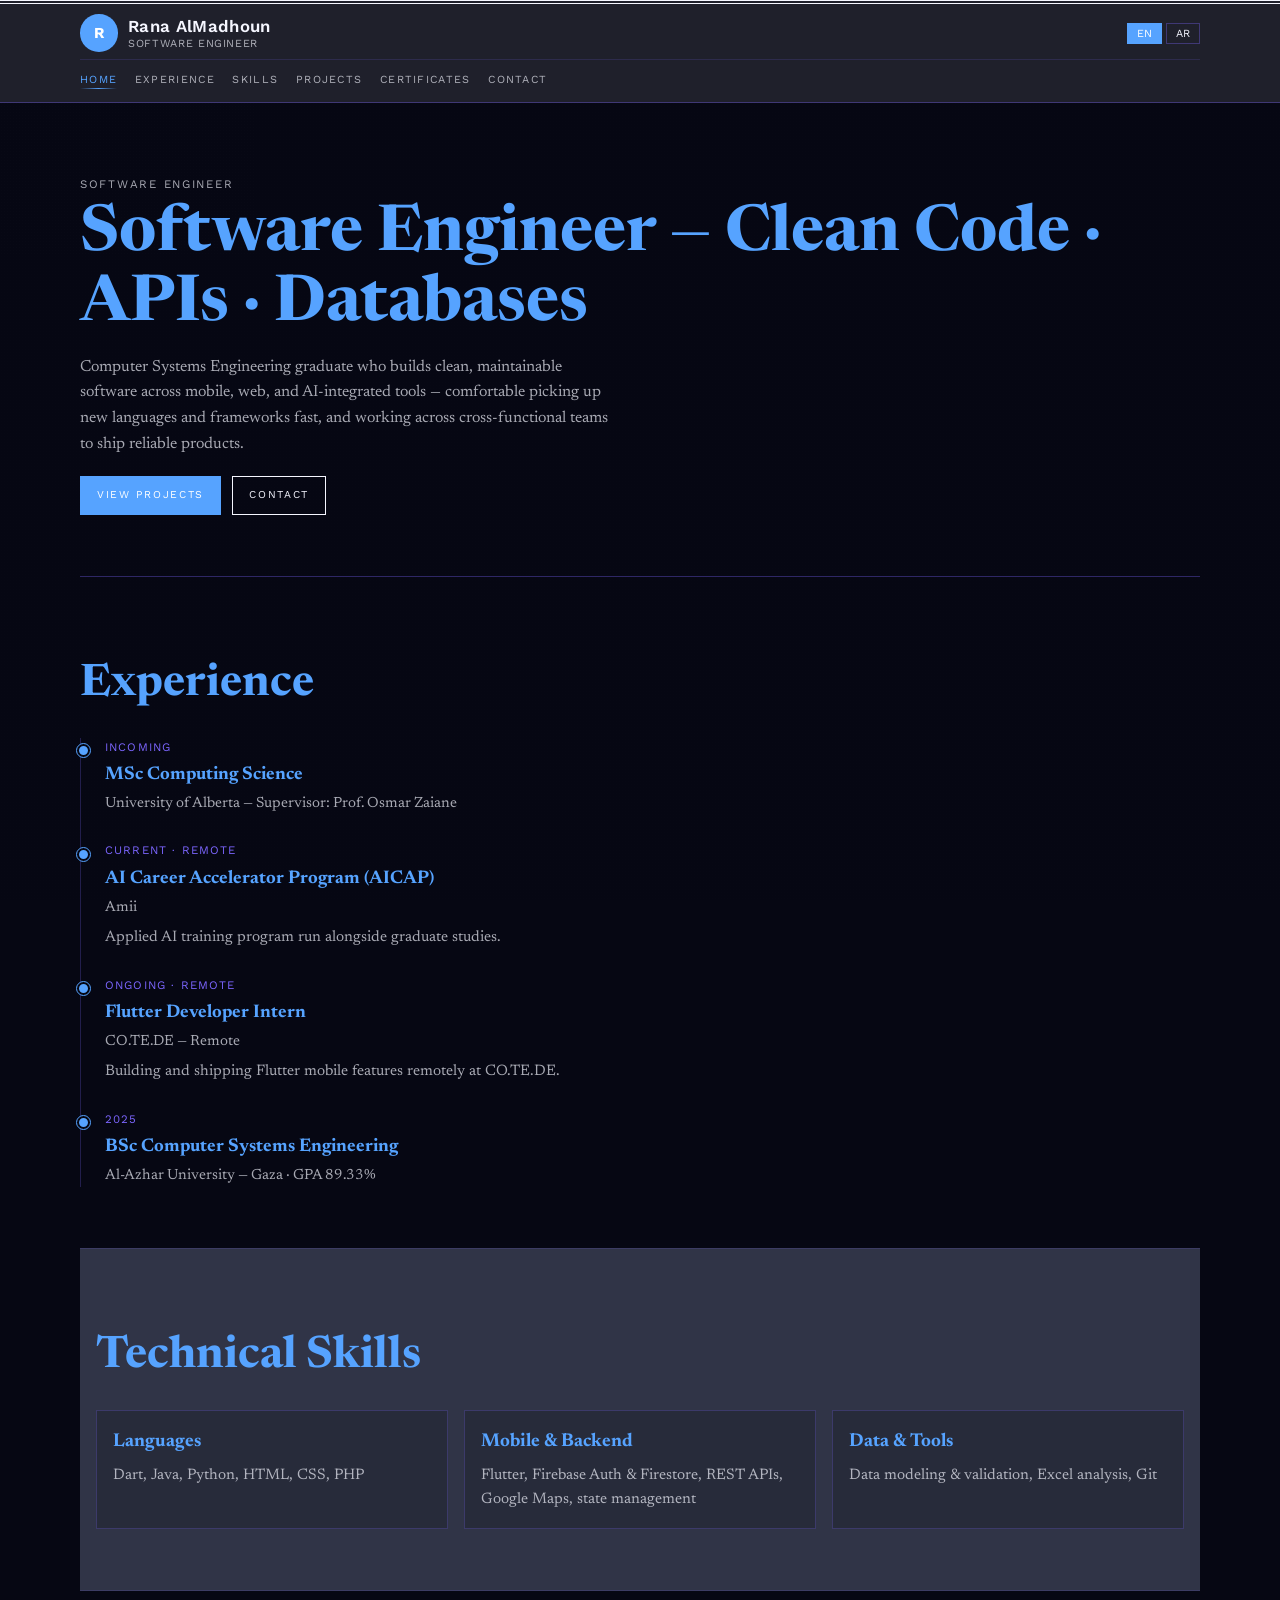
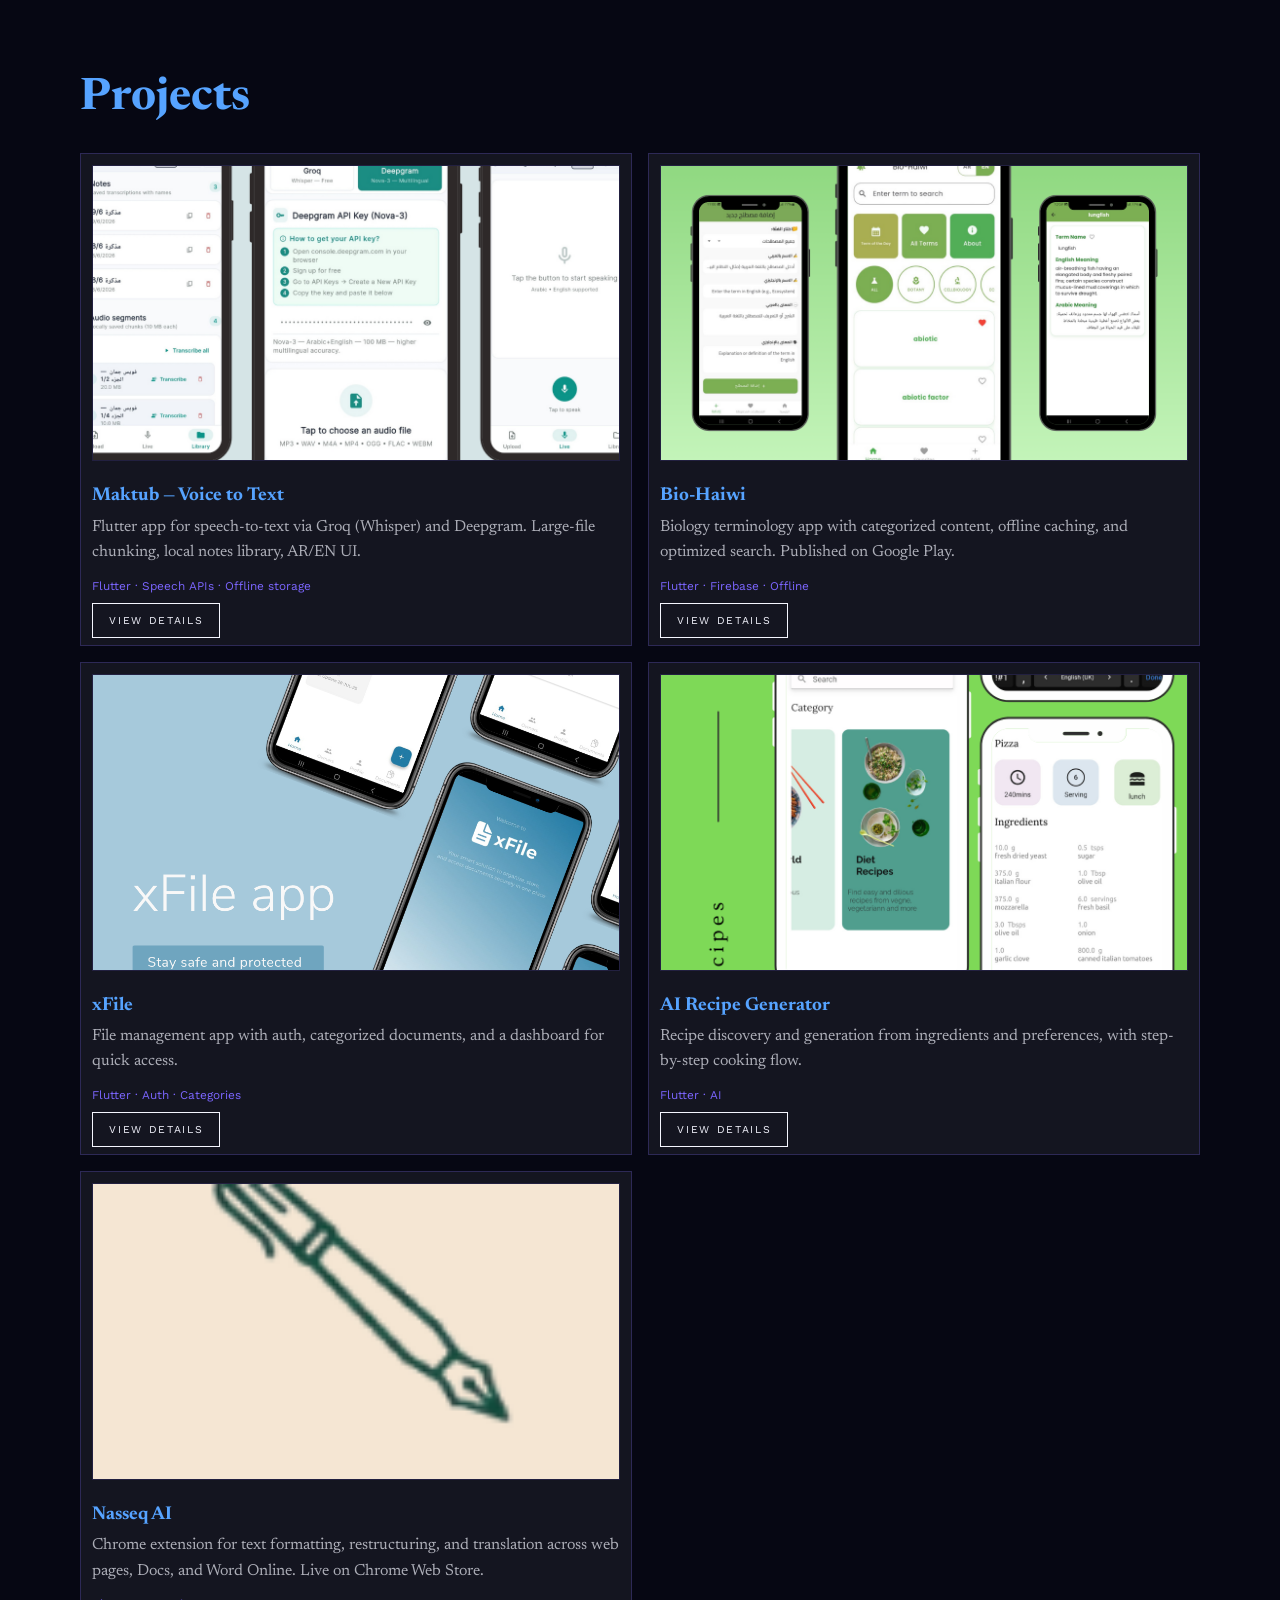
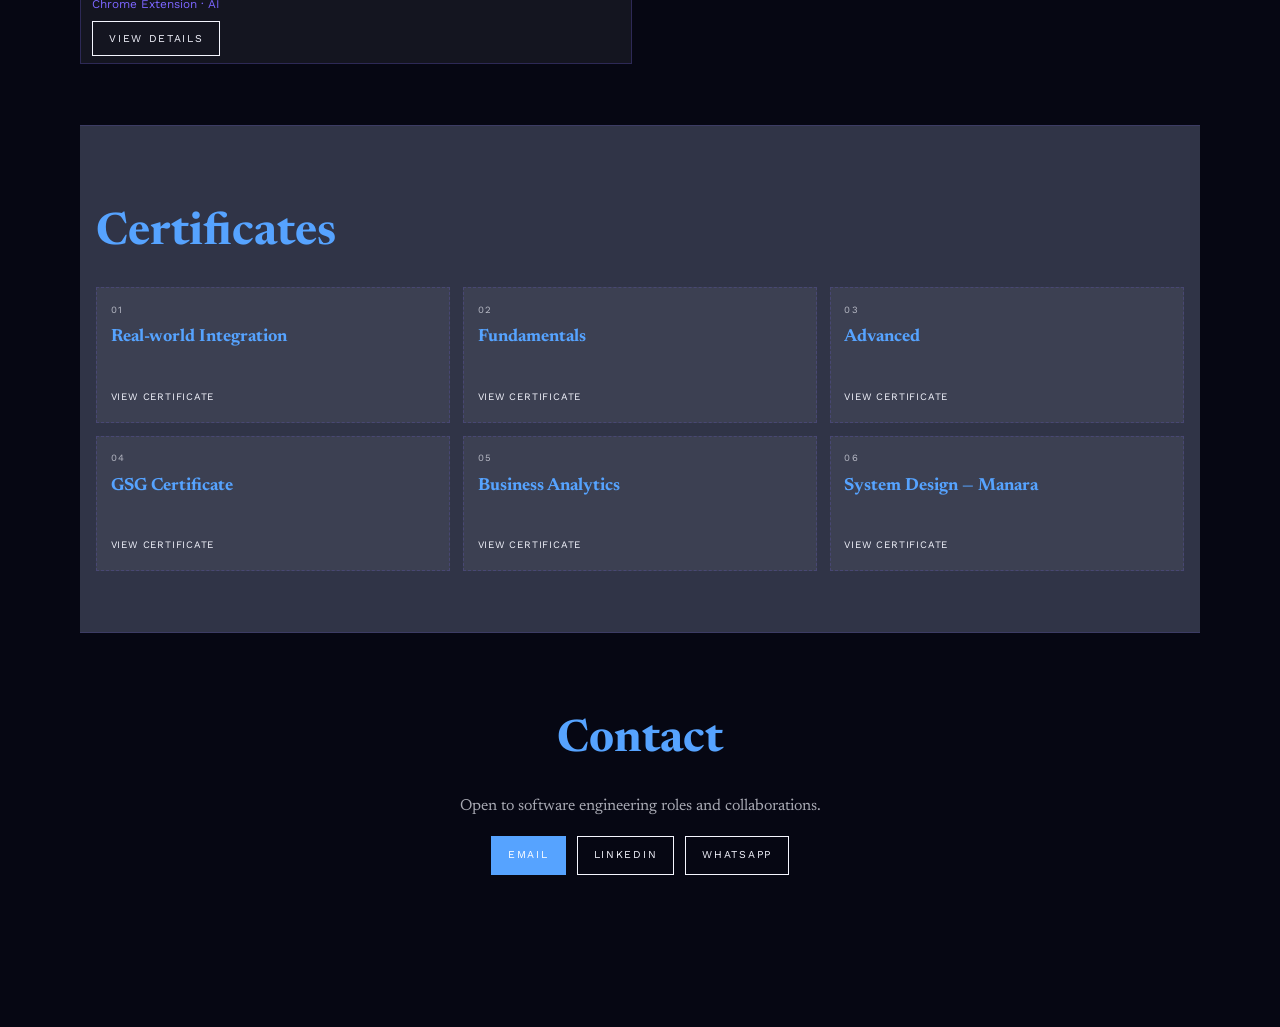
==== commit 143e9c73: "updates" ====
--- a/index.html
+++ b/index.html
@@ -3,8 +3,8 @@
 <head>
     <meta charset="UTF-8">
     <meta name="viewport" content="width=device-width, initial-scale=1.0">
-    <meta name="description" content="Rana AlMadhoun - Mobile Developer Portfolio">
-    <title>Rana AlMadhoun · Mobile Developer</title>
+    <meta name="description" content="Rana AlMadhoun - Software Engineer | Flutter">
+    <title>Rana AlMadhoun · Software Engineer</title>
     <link rel="preconnect" href="https://fonts.googleapis.com">
     <link rel="preconnect" href="https://fonts.gstatic.com" crossorigin>
     <link href="https://fonts.googleapis.com/css2?family=Newsreader:opsz,wght@6..72,400;6..72,600;6..72,700&family=Work+Sans:wght@400;500;600;700&family=Tajawal:wght@400;500;700&display=swap" rel="stylesheet">
@@ -17,8 +17,8 @@
                 <a href="#home" class="brand-lockup">
                     <span class="brand-mark" aria-hidden="true">R</span>
                     <span class="brand-copy">
-                        <h1 class="brand-name" data-en="Rana" data-ar="رنا">Rana</h1>
-                        <span class="brand-tag" data-en="Mobile Developer" data-ar="مطوّرة موبايل">Mobile Developer</span>
+                        <h1 class="brand-name" data-en="Rana AlMadhoun" data-ar="رنا المدهون">Rana AlMadhoun</h1>
+                        <span class="brand-tag" data-en="Software Engineer" data-ar="مهندسة برمجيات">Software Engineer</span>
                     </span>
                 </a>
                 <div class="nav-actions">
@@ -33,12 +33,11 @@
             </div>
             <nav class="masthead-nav" aria-label="Primary">
                 <ul class="nav-menu" id="navMenu">
-                    <li><a href="#home" data-en="Front Page" data-ar="الواجهة">Front Page</a></li>
-                    <li><a href="#about" data-en="About" data-ar="نبذة">About</a></li>
+                    <li><a href="#home" data-en="Home" data-ar="الرئيسية">Home</a></li>
+                    <li><a href="#about" data-en="Experience" data-ar="الخبرة">Experience</a></li>
                     <li><a href="#skills" data-en="Skills" data-ar="المهارات">Skills</a></li>
-                    <li><a href="#process" data-en="How I Think" data-ar="طريقة عملي">How I Think</a></li>
-                    <li><a href="#projects" data-en="Case Studies" data-ar="دراسات الحالة">Case Studies</a></li>
-                    <li><a href="#certificates" data-en="Credentials" data-ar="الاعتمادات">Credentials</a></li>
+                    <li><a href="#projects" data-en="Projects" data-ar="المشاريع">Projects</a></li>
+                    <li><a href="#certificates" data-en="Certificates" data-ar="الشهادات">Certificates</a></li>
                     <li><a href="#contact" data-en="Contact" data-ar="تواصل">Contact</a></li>
                 </ul>
             </nav>
@@ -48,172 +47,171 @@
     <main class="container">
         <section id="home" class="hero section">
             <div class="hero-main">
-                <p class="eyebrow" data-en="Special Report" data-ar="تقرير خاص">Special Report</p>
-                <h2 class="hero-title" data-en="From uncertainty to solution — I build what works" data-ar="من عدم اليقين إلى الحل — أبني ما يعمل">From uncertainty to solution — I build what works</h2>
-                <p class="hero-description" data-en="Mobile developer and fast learner who turns complex problems into practical, scalable software. I focus on useful products, clean code, and measurable outcomes." data-ar="مطوّرة موبايل سريعة التعلم تحوّل المشكلات المعقدة إلى برمجيات عملية وقابلة للتوسع، مع تركيز على منتجات مفيدة وكود نظيف ونتائج ملموسة.">Mobile developer and fast learner who turns complex problems into practical, scalable software. I focus on useful products, clean code, and measurable outcomes.</p>
+                <p class="eyebrow" data-en="Software Engineer" data-ar="مهندسة برمجيات">Software Engineer</p>
+                <h2 class="hero-title role" data-en="Software Engineer — Clean Code · APIs · Databases" data-ar="مهندسة برمجيات — Clean Code · APIs · Databases">Software Engineer — Clean Code · APIs · Databases</h2>
+                <p class="hero-description lede" data-en="Computer Systems Engineering graduate who builds clean, maintainable software across mobile, web, and AI-integrated tools — comfortable picking up new languages and frameworks fast, and working across cross-functional teams to ship reliable products." data-ar="خريجة هندسة أنظمة الحاسوب تبني برمجيات نظيفة وقابلة للصيانة عبر الموبايل والويب وأدوات مدعومة بالذكاء الاصطناعي — تتأقلم بسرعة مع لغات وأطر جديدة، وتعمل ضمن فرق متعددة التخصصات لتسليم منتجات موثوقة.">Computer Systems Engineering graduate who builds clean, maintainable software across mobile, web, and AI-integrated tools — comfortable picking up new languages and frameworks fast, and working across cross-functional teams to ship reliable products.</p>
                 <div class="hero-actions">
-                    <a href="#projects" class="btn btn-primary" data-en="Explore Case Studies" data-ar="استكشف دراسات الحالة">Explore Case Studies</a>
-                    <a href="#skills" class="btn btn-outline" data-en="See My Skills" data-ar="شاهد مهاراتي">See My Skills</a>
+                    <a href="#projects" class="btn btn-primary" data-en="View Projects" data-ar="عرض المشاريع">View Projects</a>
+                    <a href="#contact" class="btn btn-outline" data-en="Contact" data-ar="تواصل">Contact</a>
                 </div>
             </div>
         </section>
 
         <section id="about" class="section with-rule">
-            <div class="about-grid">
-                <aside class="about-side">
-                    <h3 data-en="Rana Almadhoun" data-ar="رنا المدهون">Rana AlMadhoun</h3>
-                    <p data-en="Mobile Developer · Software Engineer" data-ar="مطوّرة موبايل · مهندسة برمجيات">Mobile Developer · Software Engineer</p>
-                </aside>
-                <article>
-                    <h2 class="section-title" data-en="The Engineering of Curiosity" data-ar="هندسة الفضول">The Engineering of Curiosity</h2>
-                    <p class="lead-copy" data-en="I approach software like an editor approaches a front page: start with the real problem, find the clearest structure, then ship a solution people can trust. My strength is learning fast and applying new tools where they matter most." data-ar="أتعامل مع البرمجيات كما يتعامل المحرر مع الصفحة الأولى: أبدأ بالمشكلة الحقيقية، أجد أوضح بنية، ثم أبني حلًا موثوقًا. قوتي في التعلم السريع وتطبيق الأدوات الجديدة في المكان الصحيح.">I approach software like an editor approaches a front page: start with the real problem, find the clearest structure, then ship a solution people can trust. My strength is learning fast and applying new tools where they matter most.</p>
-                    <p data-en="From mobile UI flows to Firebase-backed features, I build maintainable systems that keep performance and user experience in balance. I enjoy turning ambiguity into clear implementation steps and shipping value quickly." data-ar="من تدفقات واجهات الموبايل إلى الميزات المدعومة بـ Firebase، أبني أنظمة قابلة للصيانة توازن بين الأداء وتجربة المستخدم. أستمتع بتحويل الغموض إلى خطوات تنفيذ واضحة وتقديم قيمة بسرعة.">From mobile UI flows to Firebase-backed features, I build maintainable systems that keep performance and user experience in balance. I enjoy turning ambiguity into clear implementation steps and shipping value quickly.</p>
+            <h2 class="section-title" data-en="Experience" data-ar="الخبرة">Experience</h2>
+            <div class="timeline">
+                <article class="titem">
+                    <p class="when" data-en="Incoming" data-ar="قادم">Incoming</p>
+                    <h3 data-en="MSc Computing Science" data-ar="ماجستير علوم الحوسبة">MSc Computing Science</h3>
+                    <p class="org" data-en="University of Alberta — Supervisor: Prof. Osmar Zaiane" data-ar="جامعة ألبرتا — المشرف: Prof. Osmar Zaiane">University of Alberta — Supervisor: Prof. Osmar Zaiane</p>
+                </article>
+                <article class="titem">
+                    <p class="when" data-en="Current · Remote" data-ar="حالي · عن بُعد">Current · Remote</p>
+                    <h3 data-en="AI Career Accelerator Program (AICAP)" data-ar="برنامج تسريع المسار المهني في الذكاء الاصطناعي (AICAP)">AI Career Accelerator Program (AICAP)</h3>
+                    <p class="org">Amii</p>
+                    <p class="desc" data-en="Applied AI training program run alongside graduate studies." data-ar="برنامج تدريب تطبيقي في الذكاء الاصطناعي بالتوازي مع الدراسات العليا.">Applied AI training program run alongside graduate studies.</p>
+                </article>
+                <article class="titem">
+                    <p class="when" data-en="Ongoing · Remote" data-ar="مستمر · عن بُعد">Ongoing · Remote</p>
+                    <h3 data-en="Flutter Developer Intern" data-ar="متدربة مطوّرة Flutter">Flutter Developer Intern</h3>
+                    <p class="org" data-en="CO.TE.DE — Remote" data-ar="CO.TE.DE — عن بُعد">CO.TE.DE — Remote</p>
+                    <p class="desc" data-en="Building and shipping Flutter mobile features remotely at CO.TE.DE." data-ar="أبني وأسلّم ميزات تطبيقات Flutter عن بُعد في شركة CO.TE.DE.">Building and shipping Flutter mobile features remotely at CO.TE.DE.</p>
+                </article>
+                <article class="titem">
+                    <p class="when">2025</p>
+                    <h3 data-en="BSc Computer Systems Engineering" data-ar="بكالوريوس هندسة أنظمة الحاسوب">BSc Computer Systems Engineering</h3>
+                    <p class="org" data-en="Al-Azhar University — Gaza · GPA 89.33%" data-ar="جامعة الأزهر — غزة · المعدل 89.33%">Al-Azhar University — Gaza · GPA 89.33%</p>
                 </article>
             </div>
         </section>
 
         <section id="skills" class="section tinted">
-            <h2 class="section-title" data-en="Core Strengths & Technical Skills" data-ar="نقاط القوة والمهارات التقنية">Core Strengths & Technical Skills</h2>
+            <h2 class="section-title" data-en="Technical Skills" data-ar="المهارات التقنية">Technical Skills</h2>
             <div class="skills-grid">
                 <article class="skill-card" tabindex="0">
-                    <h3 data-en="Fast Learner" data-ar="سريعة التعلم">Fast Learner</h3>
-                    <p class="skill-summary" data-en="Quickly adapts to unfamiliar codebases and tools." data-ar="أتأقلم سريعًا مع قواعد الشيفرة والأدوات الجديدة.">Quickly adapts to unfamiliar codebases and tools.</p>
-                    <div class="skill-details">
-                        <p data-en="Example: moved from basic mobile apps to integrating Firebase Auth, Firestore, and production-ready app structure in real projects." data-ar="مثال: انتقلت من تطبيقات الموبايل الأساسية إلى دمج Firebase Auth وFirestore وبنية جاهزة للإنتاج.">Example: moved from basic mobile apps to integrating Firebase Auth, Firestore, and production-ready app structure in real projects.</p>
-                        <span class="chips">Mobile · Firebase · REST APIs</span>
-                    </div>
+                    <h3 data-en="Languages" data-ar="اللغات">Languages</h3>
+                    <p class="skill-summary">Dart, Java, Python, HTML, CSS, PHP</p>
                 </article>
                 <article class="skill-card" tabindex="0">
-                    <h3 data-en="Problem Solver" data-ar="حل المشكلات">Problem Solver</h3>
-                    <p class="skill-summary" data-en="Breaks complex behavior into solvable engineering steps." data-ar="أفكك التعقيد إلى خطوات هندسية قابلة للحل.">Breaks complex behavior into solvable engineering steps.</p>
-                    <div class="skill-details">
-                        <p data-en="Example: optimized search and content organization in the Biology Terminology app so users could reach terms faster even when offline." data-ar="مثال: حسّنت البحث وتنظيم المحتوى في تطبيق مصطلحات الأحياء لتسهيل الوصول حتى بدون إنترنت.">Example: optimized search and content organization in the Biology Terminology app so users could reach terms faster even when offline.</p>
-                        <span class="chips">Caching · Search UX · Content Modeling</span>
-                    </div>
+                    <h3 data-en="Mobile & Backend" data-ar="الموبايل والخادم">Mobile & Backend</h3>
+                    <p class="skill-summary" data-en="Flutter, Firebase Auth & Firestore, REST APIs, Google Maps, state management" data-ar="Flutter، Firebase Auth وFirestore، REST APIs، خرائط Google، إدارة الحالة">Flutter, Firebase Auth & Firestore, REST APIs, Google Maps, state management</p>
                 </article>
                 <article class="skill-card" tabindex="0">
-                    <h3 data-en="Mobile & Firebase Development" data-ar="تطوير الموبايل وFirebase">Mobile & Firebase Development</h3>
-                    <p class="skill-summary" data-en="Builds complete cross-platform products with cloud-backed features." data-ar="أبني منتجات متكاملة عبر المنصات بخصائص سحابية.">Builds complete cross-platform products with cloud-backed features.</p>
-                    <div class="skill-details">
-                        <p data-en="Example: built apps with authentication, structured data, and reliable UI flows including xFile and recipe experiences." data-ar="مثال: بنيت تطبيقات تتضمن المصادقة، بيانات منظمة، وتدفقات واجهة موثوقة مثل xFile وتطبيق الوصفات.">Example: built apps with authentication, structured data, and reliable UI flows including xFile and recipe experiences.</p>
-                        <span class="chips">Dart · Firebase Auth · Firestore · State Management</span>
-                    </div>
-                </article>
-            </div>
-        </section>
-
-        <section id="process" class="section with-rule">
-            <h2 class="section-title" data-en="How I Think & Build" data-ar="كيف أفكر وأبني">How I Think & Build</h2>
-            <div class="process-grid">
-                <article><span>1</span><h3 data-en="Understand" data-ar="الفهم">Understand</h3><p data-en="Identify the real user pain and define measurable success." data-ar="أحدد ألم المستخدم الحقيقي ومعايير النجاح.">Identify the real user pain and define measurable success.</p></article>
-                <article><span>2</span><h3 data-en="Structure" data-ar="الهيكلة">Structure</h3><p data-en="Break the problem into modular features and clear technical tasks." data-ar="أقسم المشكلة إلى ميزات ووحدات ومهام تقنية واضحة.">Break the problem into modular features and clear technical tasks.</p></article>
-                <article><span>3</span><h3 data-en="Build" data-ar="البناء">Build</h3><p data-en="Implement on mobile with maintainable architecture and smooth UX." data-ar="أنفذ على الموبايل بهندسة قابلة للصيانة وتجربة سلسة.">Implement on mobile with maintainable architecture and smooth UX.</p></article>
-                <article><span>4</span><h3 data-en="Refine" data-ar="التحسين">Refine</h3><p data-en="Test, optimize, and iterate until the solution is reliable and useful." data-ar="أختبر وأحسن وأكرر حتى يصبح الحل موثوقًا وفعّالًا.">Test, optimize, and iterate until the solution is reliable and useful.</p></article>
+                    <h3 data-en="Data & Tools" data-ar="البيانات والأدوات">Data & Tools</h3>
+                    <p class="skill-summary" data-en="Data modeling & validation, Excel analysis, Git" data-ar="نمذجة البيانات والتحقق، تحليل Excel، Git">Data modeling & validation, Excel analysis, Git</p>
+                </article>
             </div>
         </section>
 
         <section id="projects" class="section">
-            <h2 class="section-title" data-en="Current Dispatches" data-ar="المشاريع الحالية">Current Dispatches</h2>
+            <h2 class="section-title" data-en="Projects" data-ar="المشاريع">Projects</h2>
             <div class="projects-grid">
                 <article class="project-card">
+                    <img src="maktub/maktub_mokup.png" alt="Maktub Voice to Text App" class="project-img">
+                    <h3 data-en="Maktub — Voice to Text" data-ar="مكتوب — تحويل الصوت إلى نص">Maktub — Voice to Text</h3>
+                    <p data-en="Flutter app for speech-to-text via Groq (Whisper) and Deepgram. Large-file chunking, local notes library, AR/EN UI." data-ar="تطبيق Flutter لتفريغ الصوت عبر Groq (Whisper) وDeepgram. تقسيم الملفات الكبيرة، مكتبة ملاحظات محلية، واجهة عربي/إنجليزي.">Flutter app for speech-to-text via Groq (Whisper) and Deepgram. Large-file chunking, local notes library, AR/EN UI.</p>
+                    <span class="chips">Flutter · Speech APIs · Offline storage</span>
+                    <a href="maktub-details.html" class="btn btn-outline" data-en="View Details" data-ar="عرض التفاصيل">View Details</a>
+                </article>
+                <article class="project-card">
                     <img src="assets/bio-haiwi app/Bio-Haiwi_mockup.png" alt="Biology Terminology Mobile App" class="project-img">
-                    <h3 data-en="Biology Terminology Mobile App" data-ar="تطبيق مصطلحات علم الأحياء">Biology Terminology Mobile App</h3>
-                    <p data-en="A structured learning app for biological terminology with categorized content and fast lookup." data-ar="تطبيق تعليمي منظم لمصطلحات الأحياء مع تصنيفات واضحة ووصول سريع.">A structured learning app for biological terminology with categorized content and fast lookup.</p>
+                    <h3 data-en="Bio-Haiwi" data-ar="Bio-Haiwi">Bio-Haiwi</h3>
+                    <p data-en="Biology terminology app with categorized content, offline caching, and optimized search. Published on Google Play." data-ar="تطبيق مصطلحات أحياء بمحتوى مصنّف وتخزين مؤقت دون اتصال وبحث محسّن. منشور على Google Play.">Biology terminology app with categorized content, offline caching, and optimized search. Published on Google Play.</p>
+                    <span class="chips">Flutter · Firebase · Offline</span>
                     <a href="bio-haiwi-details.html" class="btn btn-outline" data-en="View Details" data-ar="عرض التفاصيل">View Details</a>
                 </article>
                 <article class="project-card">
                     <img src="xFile/xFile_mokup.png" alt="xFile App" class="project-img">
-                    <h3 data-en="xFile App" data-ar="تطبيق xFile">xFile App</h3>
-                    <p data-en="A mobile file management app with secure sign-in and clear category navigation." data-ar="تطبيق موبايل لإدارة الملفات مع تسجيل دخول آمن وتنقل واضح عبر التصنيفات.">A mobile file management app with secure sign-in and clear category navigation.</p>
+                    <h3 data-en="xFile" data-ar="xFile">xFile</h3>
+                    <p data-en="File management app with auth, categorized documents, and a dashboard for quick access." data-ar="تطبيق إدارة ملفات مع مصادقة وتصنيفات ولوحة وصول سريع.">File management app with auth, categorized documents, and a dashboard for quick access.</p>
+                    <span class="chips">Flutter · Auth · Categories</span>
                     <a href="xfile-details.html" class="btn btn-outline" data-en="View Details" data-ar="عرض التفاصيل">View Details</a>
                 </article>
                 <article class="project-card">
-                    <img src="recipes_app_mokup.png" alt="Recipes App" class="project-img">
-                    <h3 data-en="Recipes App" data-ar="تطبيق الوصفات">Recipes App</h3>
-                    <p data-en="A recipe browsing and management experience focused on clarity and easy cooking steps." data-ar="تجربة لتصفح وإدارة الوصفات بتركيز على الوضوح وسهولة متابعة الخطوات.">A recipe browsing and management experience focused on clarity and easy cooking steps.</p>
+                    <img src="recipes_app_mokup.png" alt="AI Recipe Generator" class="project-img">
+                    <h3 data-en="AI Recipe Generator" data-ar="مولّد الوصفات بالذكاء الاصطناعي">AI Recipe Generator</h3>
+                    <p data-en="Recipe discovery and generation from ingredients and preferences, with step-by-step cooking flow." data-ar="اكتشاف وتوليد وصفات من المكونات والتفضيلات، مع خطوات طبخ واضحة.">Recipe discovery and generation from ingredients and preferences, with step-by-step cooking flow.</p>
+                    <span class="chips">Flutter · AI</span>
                     <a href="recipes-details.html" class="btn btn-outline" data-en="View Details" data-ar="عرض التفاصيل">View Details</a>
                 </article>
                 <article class="project-card">
                     <img src="nasseq_loqo.png" alt="Nasseq AI writing extension" class="project-img">
-                    <h3 data-en="Nasseq AI — Writing Assistant" data-ar="Nasseq AI — مساعد الكتابة">Nasseq AI — Writing Assistant</h3>
-                    <p data-en="A Chrome extension that improves writing quality, formatting, and translation across modern web editors." data-ar="إضافة Chrome تحسن جودة الكتابة والتنسيق والترجمة عبر محررات الويب الحديثة.">A Chrome extension that improves writing quality, formatting, and translation across modern web editors.</p>
+                    <h3 data-en="Nasseq AI" data-ar="Nasseq AI">Nasseq AI</h3>
+                    <p data-en="Chrome extension for text formatting, restructuring, and translation across web pages, Docs, and Word Online. Live on Chrome Web Store." data-ar="إضافة Chrome لتنسيق النصوص وإعادة هيكلتها وترجمتها عبر الويب وDocs وWord Online. منشورة على متجر Chrome.">Chrome extension for text formatting, restructuring, and translation across web pages, Docs, and Word Online. Live on Chrome Web Store.</p>
+                    <span class="chips">Chrome Extension · AI</span>
                     <a href="nasseq-details.html" class="btn btn-outline" data-en="View Details" data-ar="عرض التفاصيل">View Details</a>
                 </article>
             </div>
         </section>
 
         <section id="certificates" class="section tinted">
-            <h2 class="section-title" data-en="Credentials" data-ar="الشهادات">Credentials</h2>
+            <h2 class="section-title" data-en="Certificates" data-ar="الشهادات">Certificates</h2>
             <div class="certificates-grid">
                 <article class="clip-card">
                     <div class="clip-card-body">
-                        <p>Clipping 01</p>
+                        <p>01</p>
                         <h3>Real-world Integration</h3>
-                        <div class="clip-hover">Practical integration and delivery of real project requirements.</div>
+                        <div class="clip-hover">Application integration and delivery practice.</div>
                     </div>
                     <a class="clip-card-link" href="certificates/Real-world int.png" target="_blank" rel="noopener noreferrer">View Certificate</a>
                 </article>
                 <article class="clip-card">
                     <div class="clip-card-body">
-                        <p>Clipping 02</p>
+                        <p>02</p>
                         <h3>Fundamentals</h3>
-                        <div class="clip-hover">Strong foundation in software and implementation basics.</div>
+                        <div class="clip-hover">Core programming and development basics.</div>
                     </div>
                     <a class="clip-card-link" href="certificates/Fundmantls.png" target="_blank" rel="noopener noreferrer">View Certificate</a>
                 </article>
                 <article class="clip-card">
                     <div class="clip-card-body">
-                        <p>Clipping 03</p>
+                        <p>03</p>
                         <h3>Advanced</h3>
-                        <div class="clip-hover">Advanced problem solving and deeper engineering techniques.</div>
+                        <div class="clip-hover">Advanced techniques and problem solving.</div>
                     </div>
                     <a class="clip-card-link" href="certificates/Advanced(2).png" target="_blank" rel="noopener noreferrer">View Certificate</a>
                 </article>
                 <article class="clip-card">
                     <div class="clip-card-body">
-                        <p>Clipping 04</p>
+                        <p>04</p>
                         <h3>GSG Certificate</h3>
-                        <div class="clip-hover">Mobile development and cross-platform practice.</div>
+                        <div class="clip-hover">Flutter and cross-platform mobile development.</div>
                     </div>
                     <a class="clip-card-link" href="certificates/GSG.pdf" target="_blank" rel="noopener noreferrer">View Certificate</a>
                 </article>
                 <article class="clip-card">
                     <div class="clip-card-body">
-                        <p>Clipping 05</p>
+                        <p>05</p>
                         <h3>Business Analytics</h3>
-                        <div class="clip-hover">Applied analytics, advanced Excel, and data-informed decisions.</div>
+                        <div class="clip-hover">Excel analysis and data-informed decisions.</div>
                     </div>
                     <a class="clip-card-link" href="certificates/Coursera ZF6KQXC5NGNE_2.pdf" target="_blank" rel="noopener noreferrer">View Certificate</a>
                 </article>
                 <article class="clip-card">
                     <div class="clip-card-body">
-                        <p>Clipping 06</p>
-                        <h3>System Design - Manara</h3>
-                        <div class="clip-hover">Scalable architecture thinking and system optimization patterns.</div>
+                        <p>06</p>
+                        <h3>System Design — Manara</h3>
+                        <div class="clip-hover">Architecture, scalability, and optimization.</div>
                     </div>
                     <a class="clip-card-link" href="certificates/Coursera U6SZMH6KHE2F.pdf" target="_blank" rel="noopener noreferrer">View Certificate</a>
                 </article>
             </div>
         </section>
 
-        <section class="quote-band">
-            <blockquote data-en="I do not just build software — I learn fast and solve real problems." data-ar="أنا لا أبني برمجيات فقط — أتعلم بسرعة وأحل مشكلات حقيقية.">I do not just build software — I learn fast and solve real problems.</blockquote>
-        </section>
-
         <section id="contact" class="section contact-section">
-            <p class="eyebrow" data-en="Inquiries & Correspondence" data-ar="الاستفسارات والمراسلات">Inquiries & Correspondence</p>
-            <h2 class="section-title" data-en="Ready to Start a New Chapter?" data-ar="جاهز/ة لبدء فصل جديد؟">Ready to Start a New Chapter?</h2>
-            <p data-en="Currently open to collaborations and new opportunities in mobile product development." data-ar="منفتحة حاليًا على التعاون والفرص الجديدة في تطوير تطبيقات الموبايل.">Currently open to collaborations and new opportunities in mobile product development.</p>
+            <h2 class="section-title" data-en="Contact" data-ar="تواصل">Contact</h2>
+            <p data-en="Open to software engineering roles and collaborations." data-ar="منفتحة على فرص هندسة البرمجيات والتعاون.">Open to software engineering roles and collaborations.</p>
             <div class="contact-links">
                 <a href="https://mail.google.com/mail/?view=cm&fs=1&to=ranaalmadhoun002@gmail.com" target="_blank" rel="noopener noreferrer" class="btn btn-primary">Email</a>
                 <a href="https://www.linkedin.com/in/rana-almadhoun-5a290824b/" target="_blank" rel="noopener noreferrer" class="btn btn-outline">LinkedIn</a>
+                <a href="https://wa.me/970592859832" target="_blank" rel="noopener noreferrer" class="btn btn-outline">WhatsApp</a>
             </div>
         </section>
     </main>
 
     <footer class="footer">
         <div class="container">
-            <p data-en="© 2026 Rana AlMadhoun. All rights reserved." data-ar="© 2026 رنا المدهون. جميع الحقوق محفوظة.">© 2026 Rana AlMadhoun. All rights reserved.</p>
+            <p data-en="© 2026 Rana AlMadhoun" data-ar="© 2026 رنا المدهون">© 2026 Rana AlMadhoun</p>
         </div>
     </footer>
 
--- a/style.css
+++ b/style.css
@@ -1,11 +1,15 @@
 :root {
-    --paper: #e8d9c5;
-    --paper-soft: #efe2d2;
-    --ink: #22191a;
-    --ink-soft: #544244;
-    --burgundy: #6d1f2f;
-    --gold: #785e3e;
-    --rule: #877274;
+    /* Engineering Dark Theme (lab / software engineer) */
+    --paper: #060713;
+    --paper-soft: #0b1026;
+    --ink: #f5f6ff;
+    --ink-soft: rgba(245, 246, 255, 0.68);
+    /* Primary accent for headlines/buttons */
+    --burgundy: #56a3ff;
+    /* Secondary accent (labels/chips) */
+    --gold: #7c66ff;
+    /* Borders/outlines */
+    --rule: rgba(124, 102, 255, 0.35);
 }
 
 * {
@@ -71,10 +75,10 @@
     content: "";
     position: fixed;
     inset: 0;
-    background-image: radial-gradient(rgba(0, 0, 0, 0.03) 0.4px, transparent 0.4px);
+    background-image: radial-gradient(rgba(255, 255, 255, 0.06) 0.4px, transparent 0.4px);
     background-size: 3px 3px;
     pointer-events: none;
-    opacity: 0.35;
+    opacity: 0.16;
 }
 
 @media (prefers-reduced-motion: no-preference) {
@@ -517,7 +521,7 @@
 
 .btn-primary:hover {
     background: color-mix(in srgb, var(--burgundy) 85%, black 15%);
-    box-shadow: 0 0 12px rgba(109, 31, 47, 0.24);
+    box-shadow: 0 0 12px color-mix(in srgb, var(--burgundy) 30%, transparent);
 }
 
 .btn-outline {
@@ -559,6 +563,75 @@
     margin-bottom: 0.7rem;
 }
 
+.timeline {
+    border-left: 1px solid color-mix(in srgb, var(--rule) 70%, transparent);
+    padding-left: 1.5rem;
+    display: flex;
+    flex-direction: column;
+    gap: 1.6rem;
+    max-width: 720px;
+}
+
+body.rtl .timeline {
+    border-left: none;
+    border-right: 1px solid color-mix(in srgb, var(--rule) 70%, transparent);
+    padding-left: 0;
+    padding-right: 1.5rem;
+}
+
+.titem {
+    position: relative;
+}
+
+.titem::before {
+    content: "";
+    position: absolute;
+    left: -1.75rem;
+    top: 0.4rem;
+    width: 9px;
+    height: 9px;
+    border-radius: 50%;
+    background: var(--burgundy);
+    border: 2px solid var(--paper);
+    outline: 1px solid var(--burgundy);
+}
+
+body.rtl .titem::before {
+    left: auto;
+    right: -1.75rem;
+}
+
+.titem .when {
+    font-family: "Work Sans", sans-serif;
+    font-size: 0.72rem;
+    letter-spacing: 0.1em;
+    text-transform: uppercase;
+    color: var(--gold);
+    margin-bottom: 0.25rem;
+}
+
+.titem h3 {
+    color: var(--burgundy);
+    font-size: 1.15rem;
+    margin-bottom: 0.15rem;
+}
+
+.titem .org {
+    font-size: 0.92rem;
+    color: var(--ink-soft);
+}
+
+.titem .desc {
+    margin-top: 0.4rem;
+    font-size: 0.95rem;
+    color: var(--ink-soft);
+    max-width: 560px;
+}
+
+.project-card .chips {
+    margin: 0 0 0.75rem;
+}
+
 .skills-grid {
     display: grid;
     grid-template-columns: repeat(3, 1fr);
@@ -566,9 +639,9 @@
 }
 
 .skill-card {
-    border: 1px solid color-mix(in srgb, var(--rule) 50%, transparent);
+    border: 1px solid color-mix(in srgb, var(--rule) 70%, transparent);
     padding: 1rem;
-    background: rgba(255, 255, 255, 0.2);
+    background: rgba(0, 0, 0, 0.18);
     transition: border-color 0.35s ease, background 0.35s ease,
         transform 0.35s ease, box-shadow 0.35s ease;
     cursor: pointer;
@@ -578,7 +651,7 @@
 .skill-card.active,
 .skill-card:focus-visible {
     border-color: var(--burgundy);
-    background: rgba(109, 31, 47, 0.07);
+    background: rgba(86, 163, 255, 0.08);
     outline: none;
 }
 
@@ -670,9 +743,9 @@
 }
 
 .project-card {
-    border: 1px solid color-mix(in srgb, var(--rule) 55%, transparent);
+    border: 1px solid color-mix(in srgb, var(--rule) 70%, transparent);
     padding: 0.7rem;
-    background: rgba(255, 255, 255, 0.15);
+    background: rgba(255, 255, 255, 0.06);
     transition: transform 0.42s cubic-bezier(0.22, 1, 0.36, 1),
         box-shadow 0.42s ease, border-color 0.35s ease;
     overflow: hidden;
@@ -721,7 +794,7 @@
     display: flex;
     flex-direction: column;
     border: 1px dashed color-mix(in srgb, var(--rule) 55%, transparent);
-    background: rgba(255, 255, 255, 0.28);
+    background: rgba(255, 255, 255, 0.06);
     padding: 0.85rem;
     position: relative;
     overflow: hidden;
@@ -783,7 +856,7 @@
     inset: 0;
     display: flex;
     align-items: center;
-    background: rgba(109, 31, 47, 0.93);
+    background: color-mix(in srgb, var(--burgundy) 92%, transparent);
     color: #fff;
     padding: 0.6rem;
     font-size: 0.83rem;
